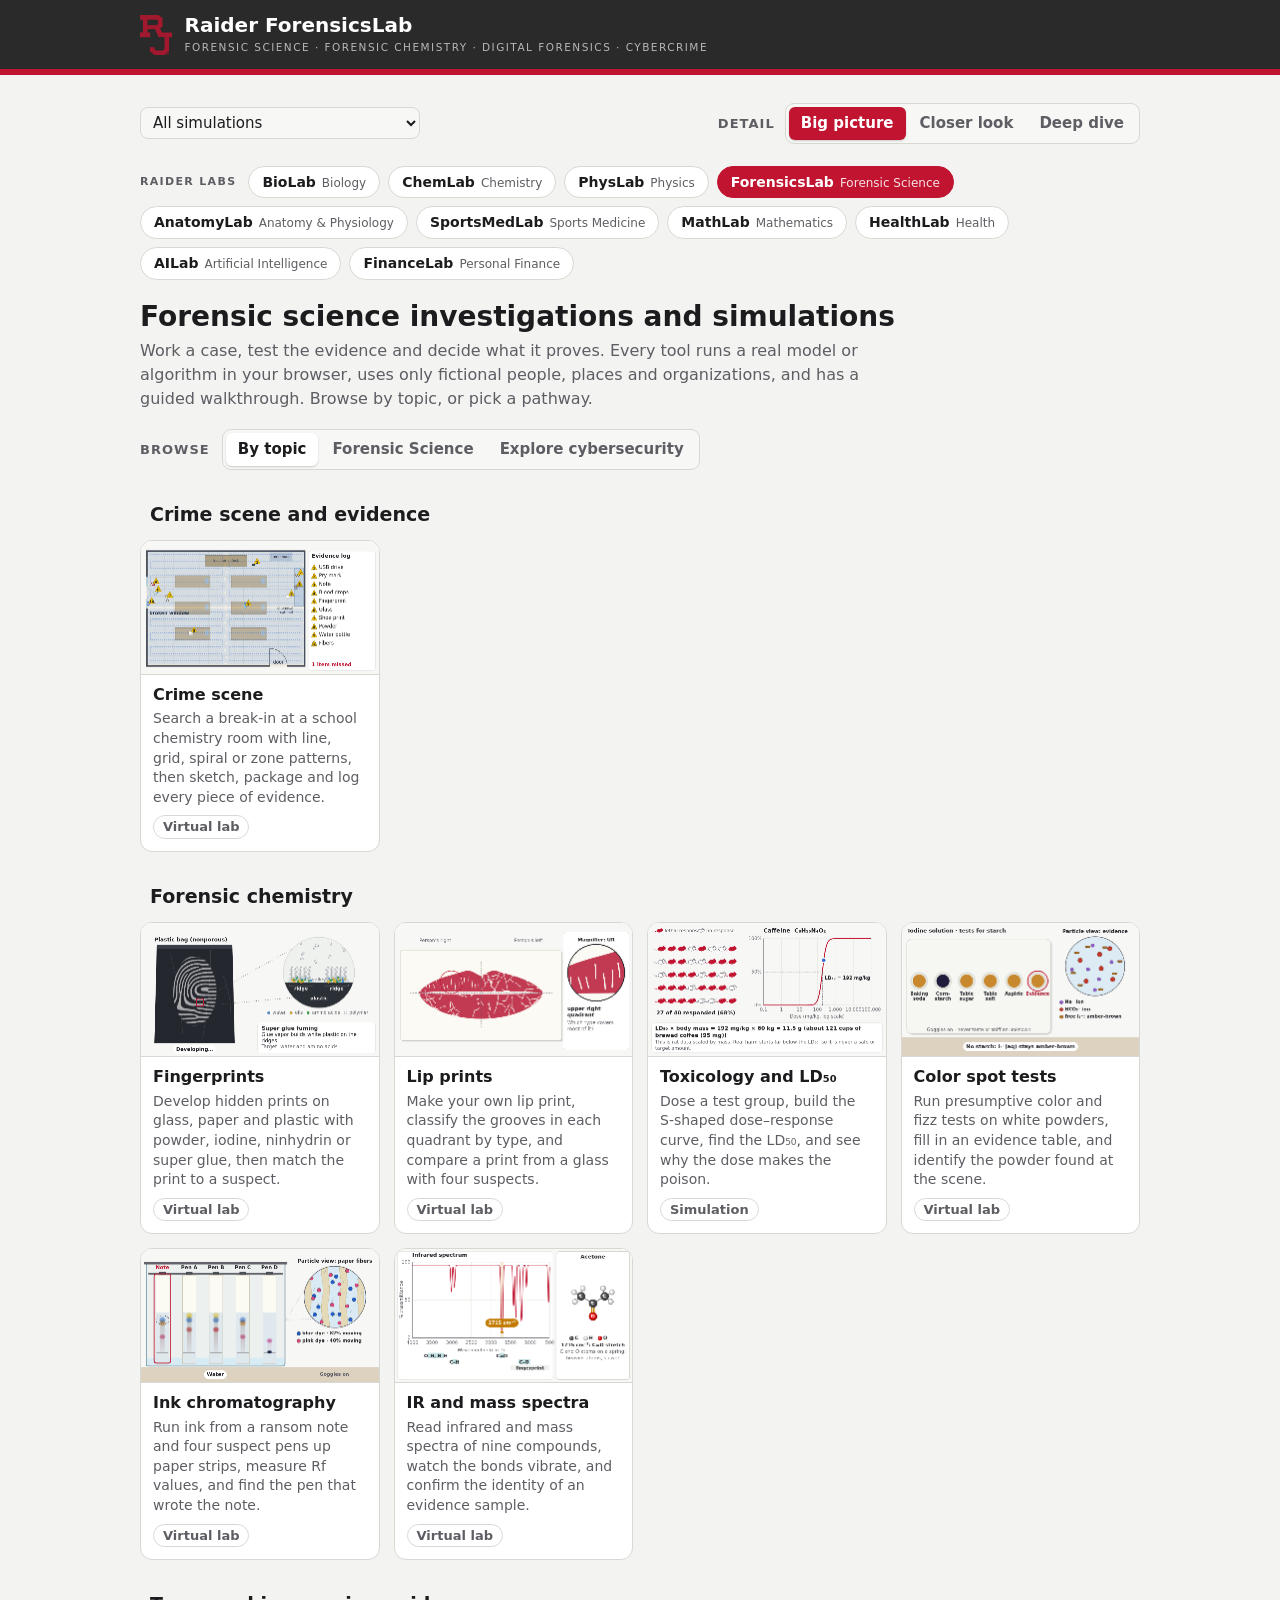
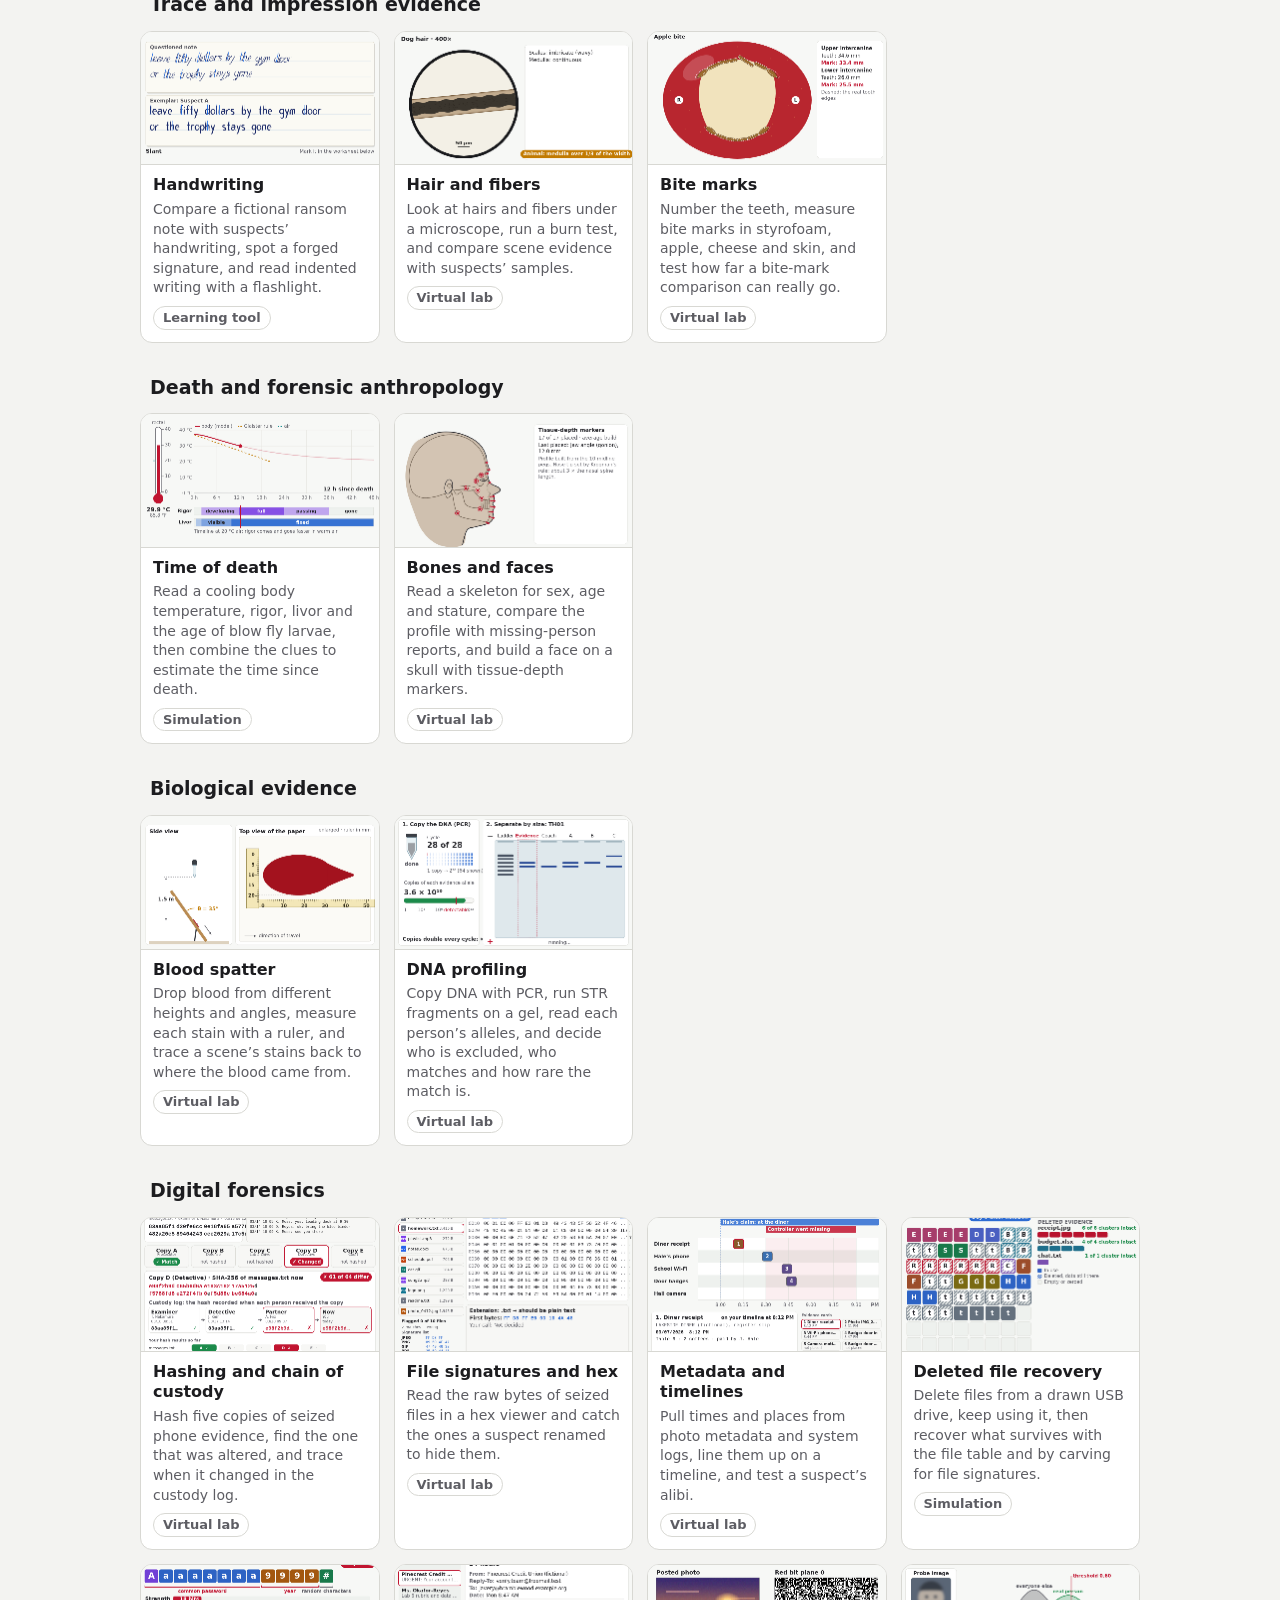
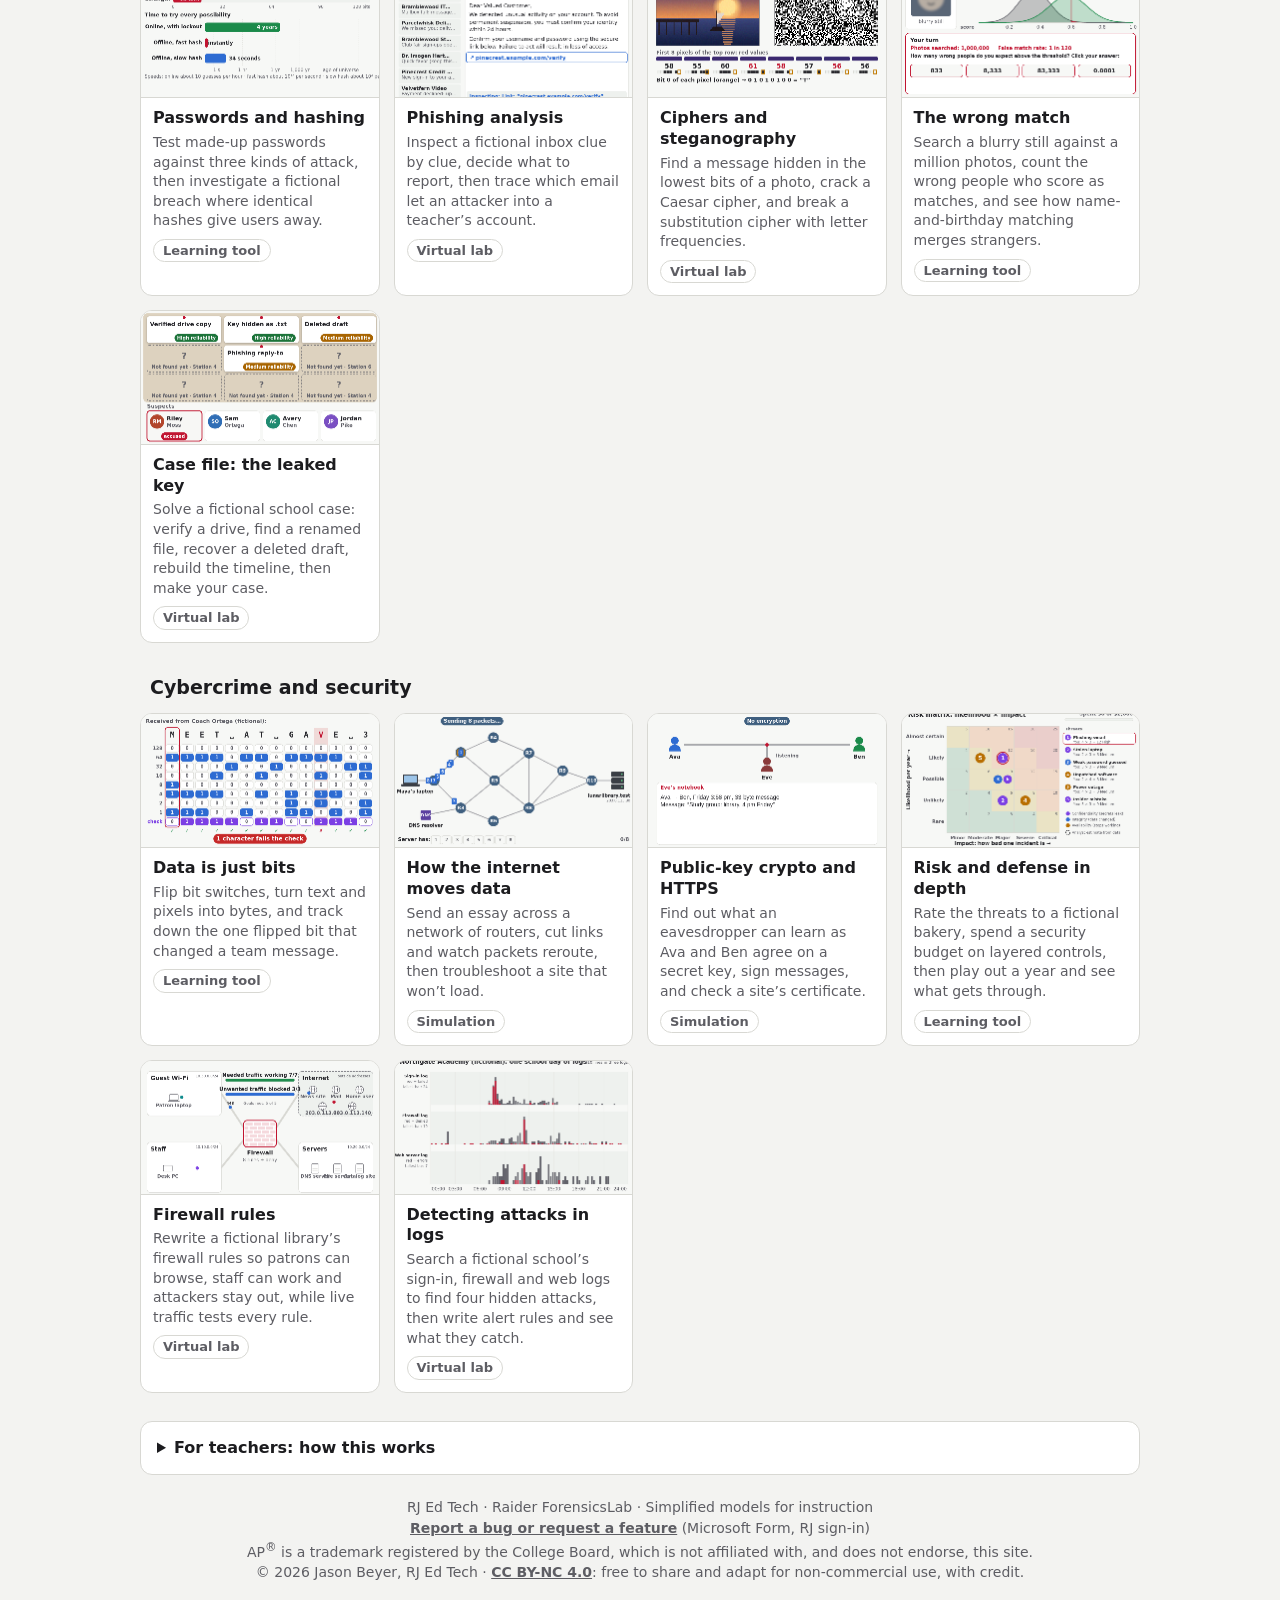
==== index.html @ 937aaae6 "Where science meets philosophy: fingerprints card (rash judgment, CCC 2477–2478) Catholic-insight pa" ====
<!DOCTYPE html>
<html lang="en">
<head>
<meta charset="utf-8">
<meta name="viewport" content="width=device-width, initial-scale=1, viewport-fit=cover">
<title>Raider ForensicsLab</title>
<meta name="description" content="Interactive forensic science investigations: crime scenes, fingerprints, toxicology, blood spatter, DNA, digital forensics and cybercrime.">
<meta name="lab-name" content="Raider ForensicsLab">
<meta name="lab-key" content="rjforensicslab">
<meta name="claude:viewport-fit-sides" content="cover">
<link rel="icon" href="favicon.ico" sizes="any">
<link rel="icon" href="favicon.svg" type="image/svg+xml">
<link rel="apple-touch-icon" href="apple-touch-icon.png">
<link rel="stylesheet" href="biolab.css?v=202611172200">
</head>
<body>
<header class="rj-masthead">
  <div class="hl">
    <img class="rj-mark" src="[data-uri]" alt="RJ">
    <div>
      <h1>Raider ForensicsLab</h1>
      <p class="tagline">Forensic Science · Forensic chemistry · Digital forensics · Cybercrime</p>
    </div>
  </div>
</header>

<main class="wrap">
  <nav class="bar">
    <div class="nav-l"><a href="#home" class="back" id="back" hidden>← All simulations</a>
      <select id="jump" class="sel" aria-label="Go to a simulation"></select></div>
    <div class="lvl"><span class="lvl-l" id="lvl-l">Detail</span>
      <div class="seg" id="lvl" role="group" aria-labelledby="lvl-l">
        <button type="button" data-l="bio" title="The main idea, in everyday words">Big picture</button><button type="button" data-l="honors" title="The parts get their names, and you can change more things">Closer look</button><button type="button" data-l="ap" title="Everything, including the numbers and the math">Deep dive</button>
      </div>
    </div>
  </nav>

  <section id="home">
    <nav class="labs" aria-label="Raider Labs"><span class="labs-l">Raider Labs</span><a href="https://rjedtech.github.io/Raider-BioLab/">BioLab <small>Biology</small></a><a href="https://rjedtech.github.io/Raider-ChemLab/">ChemLab <small>Chemistry</small></a><a href="https://rjedtech.github.io/Raider-PhysLab/">PhysLab <small>Physics</small></a><a href="https://rjedtech.github.io/Raider-ForensicsLab/" aria-current="page">ForensicsLab <small>Forensic Science</small></a><a href="https://rjedtech.github.io/Raider-AnatomyLab/">AnatomyLab <small>Anatomy &amp; Physiology</small></a><a href="https://rjedtech.github.io/Raider-SportsMedLab/">SportsMedLab <small>Sports Medicine</small></a><a href="https://rjedtech.github.io/Raider-MathLab/">MathLab <small>Mathematics</small></a><a href="https://rjedtech.github.io/Raider-HealthLab/">HealthLab <small>Health</small></a><a href="https://rjedtech.github.io/Raider-AILab/">AILab <small>Artificial Intelligence</small></a><a href="https://rjedtech.github.io/Raider-FinanceLab/">FinanceLab <small>Personal Finance</small></a></nav>
    <div class="home-head">
      <h2>Forensic science investigations and simulations</h2>
      <p class="lede">Work a case, test the evidence and decide what it proves. Every tool runs a real model or algorithm in your browser, uses only fictional people, places and organizations, and has a guided walkthrough. Browse by topic, or pick a pathway.</p>
    </div>
    <div class="browse-row"><span class="lvl-l" id="browse-l">Browse</span><div class="seg" id="browse" role="group" aria-labelledby="browse-l"></div></div>
    <div id="units"></div>
  </section>

  <div id="sims"></div>

  <details class="notes" id="notes">
    <summary>For teachers: how this works</summary>
    <p class="notes-guide" style="display:flex;flex-wrap:wrap;gap:8px;align-items:center;margin:2px 0 8px"><a class="btn primary" href="teacher-guide.html" style="text-decoration:none;color:#fff">Open the teacher guide</a><a class="btn" href="parts-of-a-tool.docx" download style="text-decoration:none;color:var(--fg)">Parts of a tool (Word)</a><a class="btn" href="student-guide-sheet.docx" download style="text-decoration:none;color:var(--fg)">Blank sheet for any tool (Word)</a><span>Labeled pictures, a plan and a blank student sheet for any tool. Teachers can get a sheet made for each simulation, with answer keys, from Ed Tech.</span></p>
    <div class="cols">
      <div>
        <h4>One site, three levels of detail</h4>
        <p>The Detail switch keeps the same model running underneath. It changes how much students see and control, and any student can choose any level:</p>
        <ul>
          <li><b>Big picture</b>: the main idea in everyday words: what investigators do, and why.</li>
          <li><b>Closer look</b>: the real terms and tools, with more to change and more challenges.</li>
          <li><b>Deep dive</b>: the actual chemistry, biology, bytes and math, plus claim–evidence–reasoning prompts.</li>
        </ul>
        <h4>Clinical, defensive and fictional by design</h4>
        <ul>
          <li><b>Walk me through it:</b> a guided, slowed-down tour that dims everything except the part being explained.</li>
          <li><b>Slow motion and Step:</b> speeds down to 0.1×, and Step moves forward a moment at a time while paused.</li>
          <li><b>Live caption:</b> explains what is happening right now, and why.</li>
          <li><b>Clinical and defensive:</b> diagrams and data, never graphic images; cyber tools show how investigators find evidence and how people protect themselves, never how to break into anything.</li>
          <li><b>Fictional:</b> every case, person, company, email and domain is invented.</li>
        </ul>
      </div>
      <div>
        <h4>Two ways in</h4>
        <ul>
          <li><b>Guided</b> (every tool opens here): the walkthrough one step at a time, then the predict-then-test questions one at a time.</li>
          <li><b>Want students straight in the simulation?</b> A plain link opens Guided. Under the tool, open <b>Embed this tool in Canvas</b>, set <b>Start in</b> to <b>Full lab</b>, and press <b>Copy link</b>. Students can also press <b>Skip to the full lab</b> at any step.</li>
          <li><b>A moment to look:</b> the first time a student meets a step, Next and the answer buttons wait 3 to 5 seconds while the model plays and the part being explained pulses. Steps already seen never wait. Presenting to the class? Open <a href="?pace=off">this link</a> once on your computer and the wait stays off there on every Raider Labs site (<a href="?pace=on">turn it back on</a>).</li>
          <li><b>Full lab</b>: every variable, the graph, the data table and an investigation.</li>
        </ul>
        <h4>Virtual labs: your labs, on a virtual bench</h4>
        <p>Some tools have a <b>Virtual lab</b> button that runs an RJ lab step by step. Students make the measurements themselves, record their own data, answer the questions, and save the finished lab as a PDF or Word file to turn in on Canvas. Use it for absent students, for pre-lab practice, or when materials are short.</p>
        <ul>
          <li><a href="#lipprints">Lip prints (cheiloscopy): classify and match an evidence print</a> (Forensic Science, fingerprinting unit)</li>
          <li><a href="#bitemarks">Bite marks: measure, overlay and compare suspects, with the science’s limits</a> (Forensic Science, odontology)</li>
        </ul>
        <h4>Review questions and unit paths</h4>
        <p>Some tools now have a <b>Review</b> mode: real-world and test-style questions with step-by-step solutions and a button that sets the problem up in the lab. In any course view, <b>Walk through this unit</b> opens the unit’s tools in order. It works well for absent students, and you can put it on a Canvas page.</p>
        <h4>Put a tool in Canvas</h4>
        <p>Open any tool and use <b>Embed this tool in Canvas</b> at the bottom. Choose where it starts, copy the code and paste it into a Canvas page.</p>
        <h4>A 15-minute lesson shape</h4>
        <ul>
          <li>Students start with the walkthrough, then answer the predict-then-test challenges before they see each result.</li>
          <li>Next, the Investigation box above each data table turns the simulation into a lab: change one variable, record trials, and plot them.</li>
          <li>Copy as CSV moves the data into Excel or Desmos for a write-up.</li>
        </ul>
        <h4>About the models</h4>
        <p>Hashes, ciphers, chemistry and geometry are computed for real in the page; crime scenes, networks and attacks are simplified models. Each simulation’s “About this model” section lists its assumptions.</p>
        <h4>Privacy</h4>
        <p>Everything runs in the browser. There are no logins, and no student data leaves the device. An anonymous page counter (no cookies, no names) records which tools are opened and whether the visit came through a school device.</p>
      </div>
    </div>
  </details>
  <p class="foot">RJ Ed Tech · Raider ForensicsLab · Simplified models for instruction<br><a href="https://forms.cloud.microsoft/Pages/ResponsePage.aspx?id=4SwuQZc-CEClZjjFdYLisQzihhIB-7hPp9L3AOSeJONUOVJaVTVMOE9YMFNSVVM3TUNOOFVQR1pYTi4u&amp;rc59cb41123d3497584d2ca10cb9e1c54=%22Raider%20ForensicsLab%22" target="_blank" rel="noopener">Report a bug or request a feature</a> (Microsoft Form, RJ sign-in)<br>AP<sup>®</sup> is a trademark registered by the College Board, which is not affiliated with, and does not endorse, this site.<br>© 2026 Jason Beyer, RJ Ed Tech · <a href="https://creativecommons.org/licenses/by-nc/4.0/" target="_blank" rel="license noopener">CC BY-NC 4.0</a>: free to share and adapt for non-commercial use, with credit.</p>
</main>

<script src="engine.js?v=202611172200"></script>
<script src="chemdata.js?v=202611071730"></script>
<!--SIMS-->
<script src="sims/crimescene.js?v=202611180000"></script>
<script src="sims/fingerprints.js?v=202611180000"></script>
<script src="sims/toxicology.js?v=202611180000"></script>
<script src="sims/spottest.js?v=202611180000"></script>
<script src="sims/timeofdeath.js?v=202611180000"></script>
<script src="sims/anthropology.js?v=202611180000"></script>
<script src="sims/handwriting.js?v=202611180000"></script>
<script src="sims/chromatography.js?v=202611182100"></script>
<script src="sims/hairfiber.js?v=202611182100"></script>
<script src="sims/spectroscopy.js?v=202611180000"></script>
<script src="sims/bloodspatter.js?v=202611180000"></script>
<script src="sims/dna.js?v=202611180000"></script>
<script src="sims/hashing.js?v=202611180000"></script>
<script src="sims/filesig.js?v=202611180000"></script>
<script src="sims/metadata.js?v=202611182300"></script>
<script src="sims/recovery.js?v=202611180000"></script>
<script src="sims/passwords.js?v=202611180000"></script>
<script src="sims/phishing.js?v=202611180000"></script>
<script src="sims/stego.js?v=202611180000"></script>
<script src="sims/facematch.js?v=202611180000"></script>
<script src="sims/casefile.js?v=202611182100"></script>
<script src="sims/binary.js?v=202611180000"></script>
<script src="sims/internet.js?v=202611180000"></script>
<script src="sims/pubkey.js?v=202611180000"></script>
<script src="sims/risk.js?v=202611180000"></script>
<script src="sims/firewall.js?v=202611071730"></script>
<script src="sims/logs.js?v=202611180000"></script>
<script src="courses.js?v=202611191800"></script>
<script src="sims/lipprints.js?v=202611180000"></script>
<script src="sims/bitemarks.js?v=202611182300"></script>
<script src="learn-graph-kit.js?v=202611190000"></script>
<script src="practical.js?v=202611071730"></script>
<script src="review.js?v=202611180200"></script>
<script src="myths.js?v=202611172300"></script>
<script src="learn-a.js?v=202611190000"></script>
<script src="learn-b.js?v=202611190000"></script>
<script src="learn-c.js?v=202611190000"></script>
<script src="borders.js?v=202611200500"></script>
<script>BioLab.start();</script>
<script src="student-help.js?v=202611191500"></script>
<!-- Anonymous page-view count (GoatCounter, rjedtech.goatcounter.com): no cookies, no personal data, no form contents.
     Each tool (#id) counts as its own page; anything after = or @ in the address is never sent.
     A visit through the school's Securly filter (?scrlybrkr in the address) adds ?sd = school device; nothing else about the visitor is sent. -->
<script>
window.goatcounter={no_onload:true};
(function(){var last=null,tries=0;
function route(){var h=(location.hash||'').slice(1).split(/[=@?&]/)[0].replace(/[^A-Za-z0-9_-]/g,'').slice(0,40);return location.pathname.replace(/index\.html$/,'')+(h?'#'+h:'')+(/scrlybrkr/.test(location.search)?'?sd':'');}
function go(){var p=route();if(p===last)return;var g=window.goatcounter;if(!g||typeof g.count!=='function'){if(tries++<40)setTimeout(go,250);return;}last=p;try{g.count({path:p});}catch(e){}}
window.addEventListener('hashchange',go);if(document.readyState==='complete')go();else window.addEventListener('load',go);})();
</script>
<script data-goatcounter="https://rjedtech.goatcounter.com/count" async src="//gc.zgo.at/count.js"></script>
</body>
</html>
---- biolab.css ----
/*RJMASTHEAD*/
/* RJ Ed Tech masthead (suite standard, matches Raider Observation Console):
   charcoal band + 6px Raider-red rule, full browser width; contents stay
   aligned with the page column. Same in light and dark. */
html{overflow-x:clip}
.rj-masthead{position:relative;isolation:isolate;display:flex;align-items:center;justify-content:space-between;gap:14px;flex-wrap:wrap;
  padding-top:14px!important;padding-bottom:14px!important;margin-top:0!important;margin-bottom:34px!important;
  border:0!important;background:none!important;color:#fff;color-scheme:dark}
.rj-masthead{box-sizing:border-box;width:100vw;max-width:none!important;margin-left:calc(50% - 50vw)!important;margin-right:calc(50% - 50vw)!important;
  padding-left:max(20px,calc((100vw - 1000px)/2))!important;padding-right:max(20px,calc((100vw - 1000px)/2))!important}
.rj-masthead::before{content:"";position:absolute;z-index:-1;top:-64px;bottom:-6px;left:calc(50% - 50vw);right:calc(50% - 50vw);
  background:#2a2a2a;border-bottom:6px solid #C11430}
.rj-masthead>.head-row{flex:1;align-items:center}
body:not(.fs) .rj-masthead .hl,body:not(.fs) .rj-masthead .header-left,body:not(.fs) .rj-masthead .title-lock{display:flex!important;flex-direction:row!important;flex-wrap:nowrap!important;align-items:center!important;gap:13px!important;min-width:0}
.rj-masthead .rj-mark{height:40px;width:auto;display:block;flex-shrink:0}
.rj-masthead .brand,.rj-masthead h1{color:#fff!important;-webkit-text-fill-color:#fff!important;background:none!important;
  font-size:20px!important;font-weight:700!important;line-height:1.15!important;letter-spacing:0!important;margin:0!important}
.rj-masthead .accent{color:inherit!important;-webkit-text-fill-color:inherit!important}
.rj-masthead .tagline,.rj-masthead .subtitle,.rj-masthead .rjm-sub{color:#b8b8b8!important;font-size:10.5px!important;font-weight:400!important;
  letter-spacing:.14em!important;text-transform:uppercase;margin:3px 0 0!important;line-height:1.45!important}
.rj-masthead .last-checked{color:#b8b8b8!important}
.rj-masthead a{color:#f2f2f2!important}
body:not(.fs) .rj-masthead button,body:not(.fs) .rj-masthead select{background:rgba(255,255,255,.08)!important;color:#f2f2f2!important;
  border:1px solid rgba(255,255,255,.22)!important}
body:not(.fs) .rj-masthead select option{background:#2a2a2a;color:#f2f2f2}
.rj-masthead .hdr-txt{flex:1;min-width:0}
.rj-masthead .hdr-txt .sub{color:#b8b8b8!important;font-size:10.5px!important;font-weight:400!important;letter-spacing:.14em!important;text-transform:uppercase;margin:3px 0 0!important;line-height:1.45!important}
.rj-masthead label{color:#d8d8d8!important}
.rj-masthead input{background:rgba(255,255,255,.08)!important;color:#f2f2f2!important;border:1px solid rgba(255,255,255,.22)!important}
.rj-masthead input::placeholder{color:#9a9a9a}
.rj-masthead .lang-globe{color:#f2f2f2}
body.fs .rj-masthead{color-scheme:normal;margin-bottom:0!important}
body.fs .rj-masthead::before{display:none}
@media(max-width:600px){.rj-masthead .brand,.rj-masthead h1{font-size:17px!important}.rj-masthead>label{flex-basis:100%}}
@media print{.rj-masthead::before{display:none}.rj-masthead,.rj-masthead .brand,.rj-masthead h1{color:#000!important;-webkit-text-fill-color:#000!important}}
/*/RJMASTHEAD*/

/* Layout: one 1000px lab-bench column — stage + control drawer, then
   instruments (readouts, graph, prediction), then the lab notebook (trials). */
:root{
  --bg:#f3f3f1; --card:#ffffff; --card2:#f7f7f5; --fg:#1c1c1f; --muted:#5d5d63; --line:#d8d8d3;
  --rj:#C11430; --rj-ink:#a8102a; --focus:#1f6feb; --good:#1b7339; --bad:#b3261e;
  --warn:#c27a00; --warn-ink:#6e4300; --warn-bg:#fff4dc;
  --font:"Segoe UI",system-ui,-apple-system,Roboto,"Helvetica Neue",Arial,sans-serif;
  /* drawing palette for the simulations */
  --cv-ims:#fcefe4; --cv-matrix:#e8f1f8; --cv-head:#dca23a; --cv-tail:#eadbb2; --cv-ink:#26262b; --cv-soft:#62626a;
  --cv-h:#d22d68; --cv-e:#f2b705; --cv-estroke:#7a5a00; --cv-atp:#1b7339; --cv-dnp:#7b3fe4;
  --cv-sol:#e9f3f9; --cv-enz:#3a8a55; --cv-enzd:#7c9a84; --cv-sub:#2d6bd2; --cv-prod:#df741a; --cv-inc:#d32f2f; --cv-inn:#7b3fe4;
  --cv-water:#d6ebf4; --cv-glass:#8aa6b4; --cv-leaf:#2b8237; --cv-leaf2:#58ad48; --cv-bubble:#ffffff; --cv-bstroke:#6f97ab;
  --cv-bench:#ddd2bf; --cv-lamp:#3a3e45; --cv-ruler:#efe6cf;
  --cv-bg:#f7f8f6; --cv-bg2:#eef1ee; --s1:#C11430; --s2:#2d6bd2; --s3:#1b8a4a; --s4:#c27a00; --s5:#7b3fe4; --s6:#0f8b8d;
  --g-line:#C11430; --g-fill:rgba(193,20,48,.10); --g-grid:#e7e7e2; --g-axis:#77777d; --g-dot:#2d6bd2;
}
@media (prefers-color-scheme: dark){:root:not([data-theme="light"]){
  --bg:#15161a; --card:#1d1f24; --card2:#24272d; --fg:#ececef; --muted:#a2a2aa; --line:#353840;
  --rj-ink:#ed516a; --focus:#6ea8ff; --good:#5cc27f; --bad:#f2827a;
  --warn:#f2b24c; --warn-ink:#f7cd86; --warn-bg:#33281a;
  --cv-ims:#2a221c; --cv-matrix:#17212a; --cv-head:#b78a35; --cv-tail:#4d4535; --cv-ink:#ececef; --cv-soft:#a2a2aa;
  --cv-h:#ff6b9a; --cv-e:#ffd23f; --cv-estroke:#3a2c00; --cv-atp:#62d08a; --cv-dnp:#a77dff;
  --cv-sol:#14212a; --cv-enz:#46a868; --cv-enzd:#5b6f61; --cv-sub:#5c9bff; --cv-prod:#ff9a45; --cv-inc:#ff5d5d; --cv-inn:#a77dff;
  --cv-water:#132d3a; --cv-glass:#6a8796; --cv-leaf:#3a9c46; --cv-leaf2:#73c562; --cv-bubble:#e6f6ff; --cv-bstroke:#9cc4d8;
  --cv-bench:#3a342b; --cv-lamp:#9ca2aa; --cv-ruler:#2e2a22;
  --cv-bg:#191b20; --cv-bg2:#20242a; --s1:#ed516a; --s2:#5c9bff; --s3:#5cc27f; --s4:#f2b24c; --s5:#a77dff; --s6:#4cc9c0;
  --g-line:#ed516a; --g-fill:rgba(237,81,106,.14); --g-grid:#2b2e35; --g-axis:#8f8f97; --g-dot:#5c9bff;
  color-scheme:dark}}
:root[data-theme="dark"]{
  --bg:#15161a; --card:#1d1f24; --card2:#24272d; --fg:#ececef; --muted:#a2a2aa; --line:#353840;
  --rj-ink:#ed516a; --focus:#6ea8ff; --good:#5cc27f; --bad:#f2827a;
  --warn:#f2b24c; --warn-ink:#f7cd86; --warn-bg:#33281a;
  --cv-ims:#2a221c; --cv-matrix:#17212a; --cv-head:#b78a35; --cv-tail:#4d4535; --cv-ink:#ececef; --cv-soft:#a2a2aa;
  --cv-h:#ff6b9a; --cv-e:#ffd23f; --cv-estroke:#3a2c00; --cv-atp:#62d08a; --cv-dnp:#a77dff;
  --cv-sol:#14212a; --cv-enz:#46a868; --cv-enzd:#5b6f61; --cv-sub:#5c9bff; --cv-prod:#ff9a45; --cv-inc:#ff5d5d; --cv-inn:#a77dff;
  --cv-water:#132d3a; --cv-glass:#6a8796; --cv-leaf:#3a9c46; --cv-leaf2:#73c562; --cv-bubble:#e6f6ff; --cv-bstroke:#9cc4d8;
  --cv-bench:#3a342b; --cv-lamp:#9ca2aa; --cv-ruler:#2e2a22;
  --cv-bg:#191b20; --cv-bg2:#20242a; --s1:#ed516a; --s2:#5c9bff; --s3:#5cc27f; --s4:#f2b24c; --s5:#a77dff; --s6:#4cc9c0;
  --g-line:#ed516a; --g-fill:rgba(237,81,106,.14); --g-grid:#2b2e35; --g-axis:#8f8f97; --g-dot:#5c9bff;
  color-scheme:dark}

*{box-sizing:border-box}
[hidden]{display:none!important}
html{color-scheme:light}
body{margin:0}
img{max-width:100%}
body{background:var(--bg);color:var(--fg);font:16px/1.5 var(--font);
  padding-left:max(16px,env(safe-area-inset-left,0px));padding-right:max(16px,env(safe-area-inset-right,0px));padding-block:0 48px}
.wrap{max-width:1000px;margin:0 auto}
h2,h3{text-wrap:balance}
button,select,input{font:inherit;color:inherit}
:focus-visible{outline:2px solid var(--focus);outline-offset:2px}

.bar{display:flex;flex-wrap:wrap;gap:12px 20px;justify-content:space-between;align-items:center;margin-bottom:22px}
.tabs{display:flex;flex-wrap:wrap;gap:4px}
.tab{border:1px solid transparent;background:none;color:var(--muted);font-weight:600;font-size:16px;padding:8px 14px;border-radius:8px;cursor:pointer}
.tab:hover{color:var(--fg);background:var(--card2)}
.tab[aria-selected="true"]{color:var(--fg);background:var(--card);border-color:var(--line);box-shadow:inset 0 -3px 0 var(--rj)}
.lvl{display:flex;align-items:center;gap:10px}
.lvl-l{font-size:13px;font-weight:600;letter-spacing:.08em;text-transform:uppercase;color:var(--muted)}
.seg{display:inline-flex;border:1px solid var(--line);border-radius:9px;background:var(--card2);padding:3px;gap:2px;flex-wrap:wrap}
.seg button{border:0;background:none;padding:5px 12px;border-radius:6px;font-size:15px;font-weight:600;color:var(--muted);cursor:pointer}
.seg button:hover{color:var(--fg)}
.seg button[aria-checked="true"],.seg button[aria-pressed="true"]{background:var(--card);color:var(--fg);box-shadow:0 1px 2px rgba(0,0,0,.18)}
.lvl .seg button[aria-pressed="true"]{background:var(--rj);color:#fff}

.sim-head h2{font-size:26px;line-height:1.2;margin:0 0 6px}
.lede{color:var(--muted);margin:0;max-width:72ch}
.lede-lv{display:block;margin-top:.45em;padding-left:.7em;border-left:3px solid var(--rj,#c8102e)}
.lede-lv b{color:var(--fg,inherit)}
.bench{display:grid;grid-template-columns:minmax(0,1fr) 290px;gap:16px;margin-top:18px;align-items:start}
.stage{background:var(--card);border:1px solid var(--line);border-radius:12px;overflow:hidden;min-width:0}
.stage canvas{display:block;width:100%;aspect-ratio:16/9;max-width:100%}
.transport{display:flex;flex-wrap:wrap;gap:8px;align-items:center;padding:10px 12px;border-top:1px solid var(--line)}
.clock{margin-left:auto;font-variant-numeric:tabular-nums;color:var(--muted);font-size:15px}
.btn{border:1px solid var(--line);background:var(--card2);padding:6px 12px;border-radius:8px;font-size:15px;font-weight:600;cursor:pointer;line-height:1.3}
.btn:hover{border-color:var(--muted)}
.btn.primary{background:var(--rj);border-color:var(--rj);color:#fff}
.btn.primary:hover{filter:brightness(1.08)}
.btn select{border:0;background:none}
select.sel{border:1px solid var(--line);background:var(--card2);border-radius:8px;padding:5px 8px;font-size:15px;max-width:100%}

.controls{background:var(--card);border:1px solid var(--line);border-radius:12px;padding:16px;display:flex;flex-direction:column;gap:16px}
.controls h3{margin:0;font-size:13px;letter-spacing:.1em;text-transform:uppercase;color:var(--muted)}
.ctl-top{display:flex;justify-content:space-between;gap:8px;align-items:baseline;margin-bottom:4px}
.ctl-top label,.ctl-top .lbl{font-weight:600;font-size:15px}
.ctl output{font-variant-numeric:tabular-nums;font-weight:600;font-size:15px;color:var(--rj-ink)}
.ctl input[type=range]{width:100%;accent-color:var(--rj);margin:0}
.ctl .help{font-size:14px;color:var(--muted);margin:2px 0 0}
.switch{display:flex;gap:12px;align-items:flex-start;cursor:pointer}
.switch input{position:absolute;opacity:0;width:1px;height:1px}
.track{flex:0 0 auto;width:40px;height:22px;border-radius:11px;background:var(--line);position:relative;transition:background .15s;margin-top:2px}
.track::after{content:"";position:absolute;top:3px;left:3px;width:16px;height:16px;border-radius:50%;background:#fff;box-shadow:0 1px 2px rgba(0,0,0,.3);transition:transform .15s}
.switch input:checked+.track{background:var(--rj)}
.switch input:checked+.track::after{transform:translateX(18px)}
.switch input:focus-visible+.track{outline:2px solid var(--focus);outline-offset:2px}
.tl{display:flex;flex-direction:column;line-height:1.3}
.tl b{font-size:15px}
.tl small{font-size:14px;color:var(--muted)}

.readouts{display:grid;grid-template-columns:repeat(auto-fit,minmax(138px,1fr));gap:10px;margin-top:16px}
.tile{background:var(--card);border:1px solid var(--line);border-radius:10px;padding:10px 12px;min-width:0}
.t-l{font-size:14px;color:var(--muted);line-height:1.3}
.t-v{font-size:24px;font-weight:700;font-variant-numeric:tabular-nums;line-height:1.25;margin-top:2px}
.t-v .u{font-size:14px;font-weight:400;color:var(--muted)}
.t-bar{height:5px;border-radius:3px;background:var(--card2);border:1px solid var(--line);margin-top:8px;overflow:hidden}
.t-bar i{display:block;height:100%;background:var(--rj);width:0}

.lower{display:grid;grid-template-columns:minmax(0,1.45fr) minmax(0,1fr);gap:16px;margin-top:16px;align-items:start}
.panel{background:var(--card);border:1px solid var(--line);border-radius:12px;padding:14px 16px;min-width:0}
.p-head{display:flex;flex-wrap:wrap;gap:8px 12px;align-items:center;justify-content:space-between;margin-bottom:10px}
.p-head h3{margin:0;font-size:13px;letter-spacing:.1em;text-transform:uppercase;color:var(--muted)}
.g-opts{display:flex;flex-wrap:wrap;gap:8px;align-items:center;font-size:14px;color:var(--muted)}
.graph canvas{display:block;width:100%;height:250px}

.predict .q{font-weight:600;font-size:17px;line-height:1.4;margin:0 0 12px}
.choices{display:flex;flex-direction:column;gap:8px}
.choice{text-align:left;border:1px solid var(--line);background:var(--card2);border-radius:8px;padding:9px 12px;cursor:pointer;font-size:15px;line-height:1.35}
.choice:hover{border-color:var(--rj)}
.status{font-size:15px;color:var(--muted);margin:10px 0 0}
.prog{height:6px;border-radius:3px;background:var(--card2);border:1px solid var(--line);overflow:hidden;margin-top:8px}
.prog i{display:block;height:100%;background:var(--rj);width:0}
.verdict{font-weight:700;margin:0 0 6px}
.verdict.ok{color:var(--good)}.verdict.no{color:var(--bad)}
.explain{font-size:15px;margin:0 0 12px}
.pick{font-size:15px;margin:0 0 8px}
.row{display:flex;flex-wrap:wrap;gap:8px}
.count{font-size:13px;letter-spacing:.08em;text-transform:uppercase;color:var(--muted);font-weight:600}

.trials{margin-top:16px}
.tbl-wrap{overflow-x:auto;border:1px solid var(--line);border-radius:8px}
table{border-collapse:collapse;width:100%;font-size:14px;font-variant-numeric:tabular-nums}
th,td{padding:7px 10px;text-align:right;white-space:nowrap;border-bottom:1px solid var(--line)}
th{background:var(--card2);font-weight:600;color:var(--muted);font-size:13px}
th:first-child,td:first-child{text-align:left}
tr:last-child td{border-bottom:0}
.empty{color:var(--muted);font-size:15px;padding:14px;margin:0}
.csv-fallback{width:100%;min-height:90px;margin-top:10px;font:13px/1.4 ui-monospace,Consolas,monospace;background:var(--card2);color:var(--fg);border:1px solid var(--line);border-radius:8px;padding:8px}
.toast{font-size:14px;color:var(--good);font-weight:600}

.notes{margin-top:28px;background:var(--card);border:1px solid var(--line);border-radius:12px;padding:4px 16px}
.notes summary{cursor:pointer;font-weight:700;padding:10px 0}
.notes .cols{display:grid;grid-template-columns:repeat(auto-fit,minmax(260px,1fr));gap:8px 28px;padding-bottom:14px}
.notes h4{margin:10px 0 4px;font-size:15px}
.notes p,.notes li{font-size:15px;max-width:68ch}
.notes ul{padding-left:20px;margin:4px 0}
.foot{margin-top:22px;font-size:14px;color:var(--muted);text-align:center}

@media (max-width:820px){.bench,.lower{grid-template-columns:minmax(0,1fr)}}
@media (max-width:520px){.sim-head h2{font-size:22px}.t-v{font-size:21px}}
@media (prefers-reduced-motion: reduce){.track,.track::after{transition:none}}

/* ---- suite additions ---- */
.nav-l{display:flex;flex-wrap:wrap;gap:10px;align-items:center;min-width:0}
.back{font-weight:600;color:var(--rj-ink);text-decoration:none;padding:6px 2px}
.back:hover{text-decoration:underline}
#jump{max-width:min(320px,100%)}
.home-head h2{font-size:28px;line-height:1.2;margin:0 0 6px}
.unit{margin-top:30px}
.unit-h{font-size:19px;margin:0 0 12px;display:flex;gap:10px;align-items:baseline;flex-wrap:wrap}
.unit-n{font-size:13px;font-weight:700;letter-spacing:.1em;text-transform:uppercase;color:var(--rj-ink)}
.cards{display:grid;grid-template-columns:repeat(auto-fill,minmax(228px,1fr));gap:14px}
.card{display:flex;flex-direction:column;background:var(--card);border:1px solid var(--line);border-radius:12px;overflow:hidden;color:var(--fg);text-decoration:none;transition:border-color .15s,transform .15s}
.card:hover{border-color:var(--rj);transform:translateY(-2px)}
.card:focus-visible{outline:2px solid var(--focus);outline-offset:2px}
.thumb{display:block;width:100%;aspect-ratio:16/9;background:var(--card2);border-bottom:1px solid var(--line)}
.card-b{display:flex;flex-direction:column;gap:4px;padding:10px 12px 12px}
.card-t{font-weight:700;font-size:16px;line-height:1.3}
.card-d{font-size:14px;color:var(--muted);line-height:1.4}
.kind{align-self:flex-start;margin-top:4px;font-size:13px;font-weight:600;color:var(--muted);border:1px solid var(--line);border-radius:999px;padding:1px 9px}
.eyebrow{margin:0 0 4px;font-size:13px;font-weight:700;letter-spacing:.1em;text-transform:uppercase;color:var(--rj-ink)}
.scale{margin:0;padding:7px 12px;font-size:14px;color:var(--muted);border-bottom:1px solid var(--line);background:var(--card2)}
.cap{margin:0;padding:9px 12px;font-size:15px;line-height:1.45;border-top:1px solid var(--line);background:var(--card2);min-height:2.4em}
.tourbar{padding:12px 14px;border-top:3px solid var(--rj);background:var(--card2)}
.tb-h{display:flex;gap:10px;align-items:baseline;flex-wrap:wrap}
.tb-n{font-size:13px;font-weight:700;letter-spacing:.08em;text-transform:uppercase;color:var(--rj-ink)}
.tb-t{font-size:17px}
.tb-x{margin:6px 0 10px;font-size:15px;max-width:70ch}
.btn:disabled{opacity:.45;cursor:default}
.tour-btn{border-color:var(--rj);color:var(--rj-ink)}
.actions{display:flex;flex-wrap:wrap;gap:8px}
select.sel.wide{width:100%}
.tile.txt .t-v{font-size:17px;line-height:1.35;word-break:break-word}
.lower.one{grid-template-columns:minmax(0,1fr)}
.info h3{margin:0 0 6px;font-size:18px}
.info p{margin:0 0 8px;font-size:15px}
.lab{border:1px solid var(--line);border-left:4px solid var(--rj);border-radius:8px;padding:10px 14px;margin-bottom:14px;background:var(--card2);font-size:15px}
.lab p{margin:0 0 6px}.lab ul,.lab ol{margin:4px 0 4px;padding-left:20px}
.lab-h{font-size:13px!important;font-weight:700;letter-spacing:.08em;text-transform:uppercase;color:var(--rj-ink)}
.about{margin-top:14px;background:var(--card);border:1px solid var(--line);border-radius:12px;padding:2px 16px}
.about summary{cursor:pointer;font-weight:700;padding:10px 0}
.about-b{padding-bottom:12px;font-size:15px;max-width:75ch}
.about-b p{margin:0 0 8px}
dl.about-b{display:grid;grid-template-columns:repeat(auto-fill,minmax(240px,1fr));gap:10px 24px;margin:0}
dl.about-b dt{font-weight:700}dl.about-b dd{margin:2px 0 0;color:var(--muted)}

/* ---- course pathways, go further ---- */
.browse-row{display:flex;flex-wrap:wrap;gap:8px 12px;align-items:center;margin-top:18px}
.course-lede{margin-top:14px}
.unit-note{margin:-4px 0 12px;color:var(--muted);font-size:15px;max-width:72ch}
.unit.further{border-top:3px solid var(--rj);padding-top:14px}
.card.adv .kind{border-color:var(--rj);color:var(--rj-ink)}
.related{margin-top:14px;background:var(--card);border:1px solid var(--line);border-radius:12px;padding:10px 16px}
.rel-row{display:flex;flex-wrap:wrap;gap:8px;align-items:center;margin:6px 0}
.rel-l{font-size:13px;font-weight:700;letter-spacing:.08em;text-transform:uppercase;color:var(--muted);margin-right:4px}
.chip{display:inline-block;padding:4px 12px;border:1px solid var(--line);border-radius:999px;background:var(--card2);color:var(--fg);text-decoration:none;font-size:15px;font-weight:600}
.chip:hover{border-color:var(--rj)}
.chip.adv{border-color:var(--rj);color:var(--rj-ink)}

/* link card to a sister site */
.ext-thumb{display:flex;align-items:center;justify-content:center;background:linear-gradient(135deg,#2a2a2a,#3a1018);color:#fff;font-weight:700;font-size:20px;letter-spacing:.02em;text-align:center;padding:0 12px}

/* Raider Labs switcher on the home page */
.labs{display:flex;flex-wrap:wrap;align-items:center;gap:8px;margin:0 0 20px}
.labs-l{font-size:11px;font-weight:700;letter-spacing:.12em;text-transform:uppercase;color:var(--muted);margin-right:4px}
.labs a{display:inline-flex;align-items:baseline;gap:6px;padding:6px 13px;border:1px solid var(--line);border-radius:999px;background:var(--card);color:var(--fg);text-decoration:none;font-weight:700;font-size:14px;line-height:1.3}
.labs a small{font-weight:400;color:var(--muted);font-size:12px}
.labs a:hover{border-color:var(--rj)}
.labs a:focus-visible{outline:2px solid var(--focus);outline-offset:2px}
.labs a[aria-current=page]{background:var(--rj);border-color:var(--rj);color:#fff}
.labs a[aria-current=page] small{color:rgba(255,255,255,.88)}
@media(max-width:520px){.labs a small{display:none}}

/* View modes: Guided (default), Challenge, Full lab */
.modebar{display:inline-flex;flex-wrap:wrap;gap:4px;padding:4px;margin-top:12px;border:1px solid var(--line);border-radius:10px;background:var(--card)}
.modebar[hidden]{display:none}
.modebar button{border:0;background:none;padding:7px 16px;border-radius:7px;font:600 14px var(--font);color:var(--muted);cursor:pointer}
.modebar button:hover{color:var(--fg)}
.modebar button[aria-pressed=true]{background:var(--rj);color:#fff}
.modebar button:focus-visible{outline:2px solid var(--focus);outline-offset:2px}
.sim.m-guided .trials,.sim.m-guided details.about,.sim.m-guided [data-act=tour],.sim.m-guided .controls,
.sim.m-game .lower,.sim.m-game .trials,.sim.m-game details.about,.sim.m-game [data-act=tour],.sim.m-game .related{display:none}
.sim.m-guided .bench{grid-template-columns:minmax(0,1fr)}
.sim.m-guided:not(.g-try) .readouts,.sim.m-guided:not(.g-try) .lower,.sim.m-guided:not(.g-done) .related{display:none}
.sim.m-guided .lower .info{display:none}
.sim.m-guided .lower{grid-template-columns:repeat(auto-fit,minmax(min(100%,300px),1fr))}
.sim.m-guided.g-try .lower .predict{border:2px solid var(--rj);order:-1}
.sim.m-guided .tourbar{padding:16px 18px}
.sim.m-guided .tourbar .tb-x{font-size:16px;line-height:1.5}
.donecard,.gamecard{padding:14px 18px;border-top:3px solid var(--rj);background:var(--card2)}
.donecard[hidden],.gamecard[hidden]{display:none}
.dc-h{margin:0 0 4px;font-weight:700;font-size:17px}
.dc-x,.gm-x,.gm-intro{margin:6px 0 10px;font-size:16px;line-height:1.5}
.gm-intro{color:var(--muted)}
.gm-top{display:flex;flex-wrap:wrap;gap:8px 16px;align-items:baseline;justify-content:space-between}
.gm-t{font-size:17px}
.gm-stats{display:flex;flex-wrap:wrap;gap:6px 14px;font-size:14px;color:var(--muted)}
.gm-stats b{color:var(--fg)}
.gm-msg{margin:4px 0 10px;font-weight:700;font-size:16px}
.gm-msg.ok{color:var(--good)}
.gm-msg.no{color:var(--bad)}
.badges{margin:0 0 10px}
.badges span{display:inline-block;margin:0 6px 6px 0;padding:3px 11px;border-radius:999px;background:var(--rj);color:#fff;font-size:13px;font-weight:700}
.sim.m-guided .stage canvas,.sim.m-game .stage canvas{display:block;width:100%;max-width:calc(min(58vh,560px) * var(--asp,1.78));margin:0 auto}
/* guided side-by-side: on wide screens the step card sits beside the simulation */
@media (min-width:900px){
  .sim.m-guided .stage,.sim.m-game .stage{display:grid;grid-template-columns:minmax(0,1fr) 330px;align-items:stretch}
  .sim.m-guided .stage>*,.sim.m-game .stage>*{grid-column:1/-1}
  .sim.m-guided .stage>canvas,.sim.m-game .stage>canvas{grid-column:1;grid-row:2}
  .sim.m-guided .stage>.tourbar,.sim.m-guided .stage>.donecard,.sim.m-game .stage>.gamecard{grid-column:2;grid-row:2;border-top:0;border-left:3px solid var(--rj);overflow:auto}
  .sim.m-guided .stage>.cap,.sim.m-game .stage>.cap{grid-row:3}
  .sim.m-guided .stage>.transport,.sim.m-game .stage>.transport{grid-row:4}
}
.gm-hint{display:block;margin-top:6px;font-size:14px;color:var(--muted)}
/* in a game the controls move into the stage, under the problem */
.sim.m-game .bench{grid-template-columns:minmax(0,1fr)}
.controls.in-game{border:0;border-top:1px solid var(--line);border-radius:0;background:var(--card2);padding:10px 18px}
.controls.in-game h3{display:none}
@media (min-width:900px){.sim.m-game .stage>.gamecard{grid-row:2}.sim.m-game .stage>.controls.in-game{grid-column:2;grid-row:3;border-top:0;border-left:3px solid var(--rj)}.sim.m-game .stage>canvas{grid-row:2/4}.sim.m-game .stage>.cap{grid-row:4}.sim.m-game .stage>.transport{grid-row:5}}
.gamebtns{padding:4px 18px 14px;background:var(--card2)}
.gamebtns[hidden]{display:none}
@media (min-width:900px){.sim.m-game .stage>.gamebtns{grid-column:2;grid-row:4;border-left:3px solid var(--rj)}.sim.m-game .stage>canvas{grid-row:2/5}.sim.m-game .stage>.cap{grid-row:5}.sim.m-game .stage>.transport{grid-row:6}}
.sim.m-game .transport{display:none}
/* Embedded in Canvas (?embed=1): just the tool */
html.embed .rj-masthead,html.embed #back,html.embed #jump,html.embed .notes,html.embed .foot,html.embed .labs,html.embed .embed-box{display:none!important}
html.embed body{background:var(--bg)}
html.embed .wrap{padding-top:10px}
/* the embed panel */
.emb-opts{display:flex;flex-wrap:wrap;gap:10px 18px;margin:8px 0 12px}
.emb-opts label{display:flex;flex-direction:column;gap:4px;font-size:13px;font-weight:600;color:var(--muted)}
.emb-l{display:block;font-size:13px;font-weight:600;color:var(--muted);margin-bottom:4px}
.emb-code{width:100%;box-sizing:border-box;font:13px/1.4 ui-monospace,Consolas,monospace;padding:8px;border:1px solid var(--line);border-radius:8px;background:var(--card2);color:var(--fg);resize:vertical}
.emb-steps{margin:12px 0 6px;padding-left:22px;line-height:1.6}
.sim.m-guided details.embed-box,.sim.m-game details.embed-box{display:block}
.sim.m-game .stage>.cap{display:none}
a.btn{text-decoration:none;display:inline-flex;align-items:center}
.card.lesson .ext-thumb{background:linear-gradient(135deg,#0f3d3e,#1b5e5f);font-family:Georgia,"Times New Roman",serif;font-weight:400;font-size:19px;font-style:italic}
.emb-steps li{margin-bottom:12px}.emb-steps img{display:block;width:100%;max-width:520px;height:auto;margin:8px 0 4px;border:1px solid var(--line);border-radius:8px}
/* Practical layer */
.real-uses{margin:10px 0 4px;padding:8px 14px;border-left:3px solid var(--rj);background:var(--card2);border-radius:0 8px 8px 0;max-width:72ch}
.real-uses[hidden]{display:none}
.real-uses .ru-h{margin:0 0 4px;font-weight:700;font-size:.85rem;letter-spacing:.04em;text-transform:uppercase;color:var(--muted)}
.real-uses ul{margin:0;padding-left:1.1em}.real-uses li{margin:2px 0}
.sim.m-guided .real-uses,.sim.m-game .real-uses{display:none}
.donecard .dc-take{margin:6px 0 10px;padding:8px 12px;background:var(--card);border-radius:8px;border:1px solid var(--line)}
.real-uses .ru-q{margin:0 0 8px;font-weight:600}
.real-uses .ru-q{margin:0 0 8px;font-weight:600}
.donecard .dc-ans{margin:6px 0}
.real-uses .ru-q{margin:0}
.real-uses .ru-d{margin-top:4px}.real-uses .ru-d summary{cursor:pointer;font-weight:700;font-size:.85rem;letter-spacing:.04em;text-transform:uppercase;color:var(--muted)}
.real-uses .ru-d ul{margin-top:4px}
@media (min-width:900px){.sim.m-guided .stage>canvas,.sim.m-game .stage>canvas{align-self:start}}

/* Virtual lab mode: the teacher's handout on the bench (procedure beside the stage, lab notebook below) */
.sim.m-vlab .lower,.sim.m-vlab .trials,.sim.m-vlab .readouts,.sim.m-vlab details.about:not(.embed-box):not(.terms),.sim.m-vlab [data-act=tour],
.sim.m-vlab .related,.sim.m-vlab .real-uses,.sim.m-vlab .clock,.sim.m-vlab .stage>.scale,.sim.m-vlab .tourbar{display:none!important}
.sim.m-vlab .bench{grid-template-columns:minmax(0,1fr)}
.sim.m-vlab .stage{background:var(--cv-bg)}
.sim.m-vlab.vl-picking .bench{display:none}
.vstep{padding:14px 16px;border-top:3px solid var(--rj);background:var(--card2)}
.vstep[hidden]{display:none}
.vs-x{font-size:15px;line-height:1.5;margin:6px 0 10px}.vs-x p{margin:0 0 6px}.vs-x ul,.vs-x ol{margin:4px 0 6px;padding-left:20px}
.vs-hint{margin:0 0 10px;font-size:14px;color:var(--warn-ink);background:var(--warn-bg);border-left:3px solid var(--warn);padding:5px 10px;border-radius:0 6px 6px 0}
.controls.in-vlab{border:0;border-top:1px solid var(--line);border-radius:0;background:var(--card2);padding:10px 16px 14px;gap:12px}
.controls.in-vlab h3{display:none}
@media (min-width:900px){
  .sim.m-vlab:not(.vl-picking) .stage{display:grid;grid-template-columns:minmax(0,1fr) 320px;align-items:stretch}
  .sim.m-vlab .stage>*{grid-column:1/-1}
  .sim.m-vlab .stage>canvas{grid-column:1;grid-row:2/4;align-self:start;position:sticky;top:8px}
  .sim.m-vlab .stage>.vstep{grid-column:2;grid-row:2;border-top:0;border-left:3px solid var(--rj);overflow:auto}
  .sim.m-vlab .stage>.controls.in-vlab{grid-column:2;grid-row:3;border-left:3px solid var(--rj)}
  .sim.m-vlab .stage>.cap{grid-row:4}
  .sim.m-vlab .stage>.transport{grid-row:5}
}
.vlab-nb{margin-top:16px;background:var(--card);border:1px solid var(--line);border-top:4px solid var(--rj);border-radius:12px;padding:4px 20px 18px}
.vlab-nb[hidden]{display:none}
.vl-head{padding:14px 0 12px;border-bottom:1px solid var(--line)}
.vl-title{font-size:21px;line-height:1.25;margin:2px 0 4px}
.vl-src,.vl-lede{margin:0 0 12px;color:var(--muted);font-size:14px;max-width:75ch}.vl-src a{color:var(--rj-ink)}
.vl-who{display:grid;grid-template-columns:minmax(0,2fr) minmax(0,1fr) minmax(0,1fr);gap:10px 14px}
.vl-tools{margin-top:12px;align-items:center}
.vl-saved{font-size:13px;color:var(--muted)}
.vl-confirm{display:inline-flex;flex-wrap:wrap;gap:8px;align-items:center;font-size:15px;font-weight:600;color:var(--bad)}
.vl-sec{padding:16px 0 10px;border-bottom:1px solid var(--line);min-width:0}.vl-sec:last-child{border-bottom:0}
.vl-h{margin:0 0 8px;font-size:13px;letter-spacing:.1em;text-transform:uppercase;color:var(--rj-ink)}
.vl-txt{max-width:75ch}.vl-txt p{margin:0 0 8px}
.vl-f{display:flex;flex-direction:column;gap:4px;min-width:0}
.vl-l{font-size:14px;font-weight:600}.vl-l small{font-weight:400;color:var(--muted);margin-left:4px}
.vl-in{font:inherit;font-size:15px;color:var(--fg);background:var(--card2);border:1px solid var(--line);border-radius:8px;padding:7px 10px;width:100%;min-width:0}
.vl-in:focus{outline:2px solid var(--focus);outline-offset:1px;border-color:var(--focus)}
.vl-ta{resize:vertical;line-height:1.45;min-height:3.6em}
.vl-in.vl-warn{border-color:var(--warn);box-shadow:inset 0 0 0 1px var(--warn)}
.vl-note{margin:4px 0 0;font-size:14px;color:var(--warn-ink);background:var(--warn-bg);border-left:3px solid var(--warn);padding:5px 10px;border-radius:0 6px 6px 0}
.vl-note[hidden],.vl-notes[hidden]{display:none}
.vl-notes{list-style:none;margin:8px 0 0;padding:6px 10px;font-size:14px;color:var(--warn-ink);background:var(--warn-bg);border-left:3px solid var(--warn);border-radius:0 6px 6px 0}
.vl-notes li{margin:2px 0}
.vl-prompt{margin:0 0 8px;color:var(--muted)}.vl-prompt p{margin:0}
.vl-help{font-size:14px;color:var(--muted);margin:0 0 8px}
.vl-mat{margin:0;padding-left:22px}.vl-mat li{margin:2px 0}
.vl-proc{margin:0;padding-left:26px}.vl-proc li{padding:5px 10px;border-radius:6px;margin:2px 0;color:var(--muted)}
.vl-proc li p{margin:0 0 4px}.vl-proc li.reach{cursor:pointer;color:var(--fg)}.vl-proc li.reach:hover{background:var(--card2)}
.vl-proc li.cur{background:var(--card2);box-shadow:inset 3px 0 0 var(--rj);color:var(--fg)}
.vl-proc li:focus-visible{outline:2px solid var(--focus);outline-offset:1px}
.vl-tb{margin:0 0 16px}.vl-cap{margin:0 0 6px;font-weight:700;font-size:15px}
.vl-tb .tbl-wrap{display:inline-block;max-width:100%;vertical-align:top}
.tbl-wrap .vl-table{width:auto;min-width:min(100%,360px)}
.vl-table th,.vl-table td{padding:5px 10px;vertical-align:middle;text-align:left}
.vl-table tbody th{font-weight:600;color:var(--fg);background:var(--card2);font-size:14px;white-space:normal;min-width:5.5em;max-width:16em}
.vl-table thead th{white-space:normal;min-width:6em}
.vl-cell.vl-num{width:7.5em;text-align:right;font-variant-numeric:tabular-nums}
.vl-cell.vl-wide{min-width:15em}
select.vl-in{width:auto;max-width:100%}
.vl-obs{display:grid;grid-template-columns:repeat(auto-fit,minmax(min(100%,270px),1fr));gap:12px 16px}
.vl-graph canvas{display:block;width:100%;height:330px;background:var(--card);border:1px solid var(--line);border-radius:8px}
.vl-graph .vl-help{margin-top:6px}
.vl-calc{display:grid;gap:14px}
.vl-cin{display:flex;align-items:center;gap:8px}.vl-cin .vl-in{max-width:10em}.vl-u{color:var(--muted);font-size:15px}
.vl-q{margin:0 0 16px}
.vl-qh{display:flex;gap:10px;align-items:flex-start;margin-bottom:6px}
.vl-qn{flex:0 0 auto;min-width:1.9em;height:1.9em;padding:0 7px;border-radius:999px;background:var(--rj);color:#fff;font-weight:700;font-size:13px;display:inline-flex;align-items:center;justify-content:center;white-space:nowrap}
.vl-qt{min-width:0;padding-top:2px}.vl-qt p{margin:0 0 4px}
.vl-cer{display:grid;gap:12px}
.vl-qf{display:grid;grid-template-columns:repeat(auto-fit,minmax(min(100%,200px),1fr));gap:10px 14px}
.vl-exp{align-items:center}
.vl-fallback textarea{margin-top:6px;font:13px/1.4 ui-monospace,Consolas,monospace}
.vl-cards{display:grid;grid-template-columns:repeat(auto-fill,minmax(min(100%,280px),1fr));gap:12px;margin:4px 0 8px}
.vl-card{display:flex;flex-direction:column;gap:4px;text-align:left;padding:14px 16px;border:1px solid var(--line);border-radius:12px;background:var(--card2);cursor:pointer;font:inherit;color:var(--fg)}
.vl-card:hover{border-color:var(--rj)}.vl-ct{font-weight:700;font-size:16px;line-height:1.3}.vl-cm{font-size:14px;color:var(--muted)}
.vl-pick{padding:14px 0 6px}
.vl-overlay{position:fixed;inset:0;z-index:1000;background:rgba(10,10,14,.6);display:flex;flex-direction:column;padding:12px;gap:8px}
.vl-ov-bar{display:flex;flex-wrap:wrap;gap:8px 14px;align-items:center;justify-content:space-between;background:var(--card);color:var(--fg);border-radius:10px;padding:8px 12px}
.vl-ov-frame{flex:1;width:100%;border:0;border-radius:10px;background:#fff}
.vl-ov-help{margin:0;color:#fff;font-size:14px}
@media (max-width:620px){.vlab-nb{padding:2px 14px 14px}.vl-who{grid-template-columns:minmax(0,1fr) minmax(0,1fr)}.vl-who .vl-f:first-child{grid-column:1/-1}.vl-graph canvas{height:270px}}

/* an action row with no visible buttons takes no space */
.actions:not(:has(>button:not([hidden]))){display:none}

/* Bug report / feature request link under each tool */
.fb-line{margin:16px 0 0;font-size:14px;color:var(--muted);text-align:center;line-height:1.5}
.fb-line a,.foot a{color:inherit;text-decoration:underline;font-weight:600}
.fb-hint{display:block;font-size:13px}

/* Review mode, AP exam links, unit paths */
.review,.rv-note{display:none}
.sim.m-review .review{display:block;margin-bottom:14px}
.sim.m-review:not(.rv-see) .bench,.sim.m-review:not(.rv-see) .readouts{display:none}
.u-back,.u-opt,.ap-list a,.pb-back,.u-lessons a{color:var(--rj-ink)}
.sim.m-review.rv-see .rv-note{display:flex;flex-wrap:wrap;gap:10px;align-items:center;justify-content:space-between;margin:0 0 10px;padding:10px 14px;background:var(--card2);border-left:3px solid var(--rj);border-radius:0 8px 8px 0}
.rv-note p{margin:0;flex:1 1 280px;font-size:15px}
.sim.m-review.rv-see .review{display:none}
.sim.m-review:not(.rv-see) .lower,.sim.m-review .lower .predict,.sim.m-review .trials,.sim.m-review details.about:not(.embed-box),.sim.m-review [data-act=tour],.sim.m-review .related,.sim.m-review .real-uses{display:none}
.sim.m-review .review details.about{display:block}
.rv-head{display:flex;flex-wrap:wrap;gap:8px 16px;align-items:center;justify-content:space-between;margin-bottom:12px}
.rv-head h3{margin:0;font-size:18px}
.rv-dots{display:flex;flex-wrap:wrap;gap:4px}
.rv-dot{width:30px;height:30px;border-radius:50%;border:1px solid var(--line);background:var(--card2);color:var(--muted);font:600 13px var(--font);cursor:pointer;padding:0}
.rv-dot.cur{border:2px solid var(--rj);color:var(--fg)}
.rv-dot.ok{color:var(--good);border-color:var(--good)}.rv-dot.no{color:var(--bad);border-color:var(--bad)}
.rv-dot:focus-visible,.u-step:focus-visible{outline:2px solid var(--focus);outline-offset:2px}
.rv-kind{display:inline-block;margin:0 0 8px;padding:2px 10px;border-radius:999px;font-size:13px;font-weight:700;background:var(--card2);border:1px solid var(--line);color:var(--muted)}
.rv-kind.real{color:var(--good);border-color:var(--good)}.rv-kind.test,.rv-kind.ap{color:var(--rj-ink);border-color:var(--rj-ink)}
.rv-q{font-size:17px;line-height:1.45;margin:0 0 12px;max-width:75ch}.rv-q p{margin:0 0 8px}
.choice.right{border:2px solid var(--good)}.choice.wrong{border:2px solid var(--bad)}.choice:disabled{cursor:default;color:var(--fg)}.choice:disabled:hover{border-color:var(--line)}.choice.right:disabled:hover{border-color:var(--good)}.choice.wrong:disabled:hover{border-color:var(--bad)}
.rv-num label{display:block;font-size:14px;font-weight:600;margin-bottom:4px}.rv-num .vl-in{width:10em}
.rv-try{margin:8px 0 0;color:var(--bad);font-size:15px}
.rv-fb{margin-top:14px;padding-top:12px;border-top:1px solid var(--line)}.rv-fb .verdict:focus{outline:0}
.rv-steps{margin:0 0 12px;padding-left:22px;max-width:75ch}.rv-steps li{margin:4px 0}
.rv-nav{margin-top:14px}.rv-res{margin:0 0 6px;font-size:18px}
.review .ap-res{margin:16px 0 0}
.ap-list{margin:0;padding-left:20px}.ap-list li{margin:0 0 8px}.ap-list span{display:block;font-size:14px;color:var(--muted)}
.pathbar{display:flex;flex-wrap:wrap;gap:8px 14px;align-items:center;margin:0 0 12px;padding:8px 12px;background:var(--card);border:1px solid var(--line);border-radius:10px}
.pathbar[hidden]{display:none}.pb-t{flex:1 1 180px;font-size:14px;color:var(--muted)}.pb-back{font-weight:600;font-size:15px}.pathbar .btn{text-decoration:none;color:#fff}
.unit-go{display:inline-block;margin:-4px 0 12px;font-size:15px;font-weight:600;color:var(--rj-ink)}
.unitpage[hidden]{display:none}.unitpage h2{margin:2px 0 6px}.u-back{display:inline-block;margin-bottom:12px;font-weight:600}
.u-missed{margin:12px 0 16px;padding:10px 14px;background:var(--card2);border-left:3px solid var(--rj);border-radius:0 8px 8px 0;max-width:75ch}
.u-lessons{margin:0 0 14px}.u-lessons h3{font-size:16px;margin:0 0 6px}.u-lessons ul{margin:0;padding-left:20px}
.u-tools{list-style:none;margin:0;padding:0;display:grid;gap:12px}
.u-tool{background:var(--card);border:1px solid var(--line);border-radius:12px;padding:14px 16px}.u-tool h3{margin:0 0 4px;font-size:17px}.u-tool>p{margin:0 0 10px;font-size:15px;color:var(--muted);max-width:75ch}
.u-steps{display:grid;gap:6px}.u-step{display:flex;gap:10px;align-items:center;padding:8px 10px;border:1px solid var(--line);border-radius:8px;background:var(--card2);color:var(--fg);text-decoration:none;font-weight:600;font-size:15px}.u-step:hover{border-color:var(--rj)}
.u-n{flex:none;width:26px;height:26px;border-radius:50%;display:grid;place-items:center;background:var(--rj);color:#fff;font-size:13px}.u-step.seen .u-n{background:var(--good)}
.u-score{font-weight:400;color:var(--muted);margin-left:6px;font-size:14px}.u-opt{display:inline-block;margin-top:8px;font-size:14px}
.unitpage .ap-res,.unitpage .embed-box{margin-top:14px}.u-note{margin-top:12px}.linkbtn{border:0;background:none;padding:0;color:var(--rj-ink);font:inherit;text-decoration:underline;cursor:pointer}
.vh{position:absolute;width:1px;height:1px;overflow:hidden;clip:rect(0 0 0 0)}
html.embed .u-back,html.embed .pb-back+.none{display:none!important}

/* Free-response practice (frq.js): written AP-style questions, self-scored with the scoring guide */
.frq,.fq-note{display:none}
.sim.m-frq .frq{display:block;margin-bottom:14px}
.sim.m-frq:not(.fq-see) .bench,.sim.m-frq:not(.fq-see) .readouts,.sim.m-frq:not(.fq-see) .lower{display:none}
.sim.m-frq .lower .predict,.sim.m-frq .trials,.sim.m-frq details.about:not(.embed-box),.sim.m-frq [data-act=tour],.sim.m-frq .related,.sim.m-frq .real-uses{display:none}
.sim.m-frq.fq-see .frq{display:none}
.sim.m-frq.fq-see .fq-note{display:flex;flex-wrap:wrap;gap:10px;align-items:center;justify-content:space-between;margin:0 0 10px;padding:10px 14px;background:var(--card2);border-left:3px solid var(--rj);border-radius:0 8px 8px 0}
.fq-note p{margin:0;flex:1 1 280px;font-size:15px}
.fq-head h3,.fq-title{margin:0 0 6px;font-size:20px;line-height:1.25}
.fq-head h3:focus,.fq-title:focus,.fq-gh:focus,.fq-sum h4:focus{outline:0}
.fq-head .help{max-width:75ch;margin:0}
.fq-pick{list-style:none;margin:12px 0 0;padding:0;display:grid;gap:8px}
.fq-item{display:flex;flex-direction:column;gap:4px;width:100%;text-align:left;padding:10px 14px;border:1px solid var(--line);border-radius:10px;background:var(--card2);color:var(--fg);cursor:pointer;font:inherit}
.fq-item:hover{border-color:var(--rj)}
.fq-it{font-weight:700;font-size:16px;line-height:1.3}
.fq-im{display:flex;flex-wrap:wrap;gap:4px 10px;align-items:center;font-size:14px;color:var(--muted)}
.fq-type{display:inline-block;padding:1px 9px;border-radius:999px;border:1px solid var(--rj-ink);color:var(--rj-ink);font-size:13px;font-weight:700;line-height:1.5}
p.fq-type{margin:0 0 6px}
.fq-is{font-size:14px;color:var(--good);font-weight:600}
.fq-top{display:flex;flex-wrap:wrap;justify-content:space-between;align-items:baseline;gap:6px 12px;margin-bottom:10px;font-size:15px}
.fq-n{color:var(--muted);font-size:14px}
.fq-meta{margin:0 0 10px;color:var(--muted);font-size:15px}
.fq-bar{display:flex;flex-wrap:wrap;gap:8px 16px;align-items:center;justify-content:space-between;padding:8px 12px;background:var(--card2);border:1px solid var(--line);border-radius:10px}
.fq-score{margin:0;font-size:15px}.fq-score span{color:var(--muted)}
.fq-timer{align-items:center}
.fq-clock{font-variant-numeric:tabular-nums;font-weight:700;min-width:8ch}.fq-clock.up{color:var(--bad)}
.fq-tmsg{margin:6px 0 0;font-size:14px;color:var(--bad)}.fq-tmsg:empty{margin:0}
.fq-stem{font-size:16px;line-height:1.5;max-width:75ch;margin:14px 0}
.fq-stem p{margin:0 0 10px}
.fq-fig{margin:10px 0 12px;max-width:460px}
.fq-fig svg{display:block;width:100%;height:auto;color:var(--fg);font-family:var(--font)}
.fq-fig figcaption{font-size:14px;color:var(--muted);margin-top:4px}
.fq-fig .ln{fill:none;stroke:currentColor;stroke-width:2}.fq-fig .lt{fill:none;stroke:var(--muted);stroke-width:1.5}.fq-fig .dash{fill:none;stroke:var(--muted);stroke-width:1.5;stroke-dasharray:5 4}
.fq-fig .sf{fill:var(--card2);stroke:currentColor;stroke-width:2}.fq-fig .gnd{fill:var(--line);stroke:none}.fq-fig .ac{fill:none;stroke:var(--rj-ink);stroke-width:2.5}.fq-fig .acf{fill:var(--rj-ink);stroke:none}
.fq-fig .tx{fill:currentColor;font-size:16px}.fq-fig .tm{fill:var(--muted);font-size:15px}.fq-fig .hf{fill:currentColor}.fq-fig .mf{fill:var(--muted)}.fq-fig .road{fill:none;stroke:var(--line);stroke-width:34}
.fq-tw{overflow-x:auto;max-width:100%;margin:8px 0 12px}
.fq-data{border-collapse:collapse;font-size:15px;font-variant-numeric:tabular-nums}
.fq-data th,.fq-data td{border:1px solid var(--line);padding:4px 12px;text-align:center}
.fq-data thead th,.fq-data tbody th{background:var(--card2);font-weight:600}
.fq-data caption{text-align:left;font-size:14px;color:var(--muted);padding:0 0 4px}
.fq-parts{list-style:none;margin:0;padding:0;display:grid;gap:14px}
.fq-part{border:1px solid var(--line);border-radius:10px;padding:12px 14px;background:var(--card);min-width:0}
.fq-part.done{border-left:3px solid var(--rj)}
.fq-ph{display:flex;flex-wrap:wrap;gap:4px 10px;align-items:baseline;margin-bottom:6px}
.fq-pl{font-weight:700;font-size:17px}.fq-pp{font-size:14px;color:var(--muted)}.fq-pg{margin-left:auto;font-weight:700;font-size:14px;color:var(--good)}
.fq-q{margin:0 0 10px;max-width:75ch}.fq-q p{margin:0 0 8px}
.fq-hint{margin:0 0 8px;font-size:14px;color:var(--muted)}
.fq-l{display:block;font-size:14px;font-weight:600;margin:6px 0 4px;max-width:75ch}
.fq-ta{min-height:5.5em}
.fq-ta[readonly]{background:var(--card)}
.fq-num{margin-top:6px}.fq-num .vl-in{max-width:10em}
.fq-num .vl-in[aria-invalid="true"]{border-color:var(--bad);box-shadow:inset 0 0 0 1px var(--bad)}
.fq-num .vl-in:disabled{opacity:1;color:var(--fg);background:var(--card)}
.fq-act{margin-top:10px}
.fq-msg{margin:6px 0 0;color:var(--bad);font-size:15px;max-width:75ch}.fq-msg:empty{margin:0}
.fq-fb{margin-top:12px;padding-top:10px;border-top:1px solid var(--line)}
.fq-fb .verdict{font-weight:600;max-width:75ch}
.fq-gh{margin:0 0 6px;font-size:16px}
.fq-guide{border:1px solid var(--line);border-radius:8px;padding:6px 12px 8px;margin:8px 0;background:var(--card2);min-width:0}
.fq-guide legend{float:left;width:100%;font-size:14px;font-weight:600;padding:4px 0 2px}.fq-guide legend+.fq-g{clear:left}
.fq-g{display:flex;gap:10px;align-items:flex-start;padding:7px 0;cursor:pointer;font-size:15px;line-height:1.4}
.fq-g+.fq-g{border-top:1px dashed var(--line)}
.fq-g input{width:20px;height:20px;margin:1px 0 0;flex:none;accent-color:var(--rj);cursor:pointer}
.fq-ps{margin:4px 0 10px;font-weight:600;font-size:15px}
.fq-model,.fq-mis{margin:0 0 10px;padding:8px 12px;border-radius:0 8px 8px 0;max-width:75ch}
.fq-model{background:var(--card2);border-left:3px solid var(--good)}.fq-model p{margin:0 0 6px}.fq-model p:last-child{margin:0}
.fq-mis{border-left:3px solid var(--warn)}.fq-mis ul{margin:0;padding-left:20px}.fq-mis li{margin:3px 0}
.fq-mh{margin:0 0 4px!important;font-weight:700;font-size:13px;text-transform:uppercase;letter-spacing:.05em;color:var(--muted)}
.fq-lab{display:flex;flex-wrap:wrap;gap:8px 12px;align-items:center;margin:14px 0 0;padding:10px 14px;background:var(--card2);border-radius:10px}
.fq-lab p{margin:0;flex:1 1 240px;font-size:15px}
.fq-sum{margin-top:16px;padding:12px 16px;border:2px solid var(--rj);border-radius:12px}
.fq-sum h4{margin:0 0 8px;font-size:18px}
.fq-st{border-collapse:collapse;margin:0 0 8px;font-size:15px}
.fq-st th,.fq-st td{padding:4px 18px 4px 0;text-align:left;border-bottom:1px solid var(--line);font-weight:400}
.fq-st thead th{font-weight:600;color:var(--muted);font-size:14px}
.fq-st tfoot th,.fq-st tfoot td{font-weight:700;border-bottom:0}
.fq-nx{margin:8px 0 0}.fq-foot{margin-top:14px}
.tags{display:flex;flex-wrap:wrap;gap:6px;margin-top:4px}.tags .kind{margin-top:0}
.kind.fq-tag{border-color:var(--rj-ink);color:var(--rj-ink)}
.unit-frq{display:flex;flex-wrap:wrap;gap:6px 8px;align-items:center;margin:-4px 0 12px}
.unit-frq-l{font-size:14px;font-weight:600;color:var(--muted);margin-right:2px}
.unit-frq .chip{font-size:14px;padding:3px 10px}
@media (max-width:520px){.fq-part{padding:10px 12px}.fq-bar{padding:8px 10px}.fq-sum{padding:12px}}

.vl-an{margin:8px 0 4px}
.vl-an-msg{margin-left:10px;color:var(--muted);font-size:14px}

.fq-data th,.fq-data td{white-space:normal}

/* Learn it / Test yourself */
.ln-k{margin:14px 0 3px;font-size:12px;font-weight:700;letter-spacing:.08em;text-transform:uppercase;color:var(--rj)}
.tb-x>.ln-k:first-child,.donecard>.ln-k:first-child{margin-top:4px}
.tb-x>p{margin:0 0 4px}
.ln-goals{margin:4px 0 4px 20px;padding:0}
.ln-goals li{margin:0 0 4px}
.ln-q{font-weight:600}
.ln-use{display:none;margin:14px 0 0;padding:14px 16px;background:var(--card,#fff);border:1px solid var(--line,#ddd);border-left:3px solid var(--rj);border-radius:0 10px 10px 0}
.sim.has-learn.m-guided.g-done:not(.m-test) .ln-use{display:block}
.ln-uh{margin:4px 0 10px;font-size:17px}
.ln-cards{display:grid;grid-template-columns:repeat(auto-fit,minmax(min(100%,250px),1fr));gap:10px;margin-bottom:12px}
.ln-card{padding:10px 12px;border:1px solid var(--line,#ddd);border-radius:8px}
.ln-do{margin:0 0 4px;font-weight:700}
.ln-why{margin:0;font-size:14px;line-height:1.45;color:var(--muted,#555)}
.ln-try{margin:0 0 8px 20px;padding:0}
.ln-try li{margin:0 0 4px}
.sim.has-learn.m-guided:not(.m-test):not(.g-try) .readouts{display:grid}
@media (min-width:900px){.sim.has-learn.m-guided .stage{grid-template-columns:minmax(0,1fr) 370px}
  .sim.m-test .stage>.predict{grid-column:2;grid-row:2;margin:0;border:0;border-left:3px solid var(--rj);border-radius:0;overflow:auto}}
.sim.m-test .stage>.predict{margin:0}

/* Reading pace: buttons wait a moment the first time a step appears (see engine.js "Reading pace") */
.pace-wait{opacity:.5;cursor:wait!important}
.pace-wait:hover{border-color:var(--line)}
.pace-cue{display:flex;width:fit-content;align-items:center;gap:8px;margin:2px 0 8px;font-size:13px;font-weight:700;color:var(--rj-ink,var(--rj))}
.pace-cue>i{display:inline-block;width:56px;height:6px;border-radius:3px;background:var(--line);overflow:hidden;position:relative}
.pace-cue>i::after{content:"";position:absolute;inset:0;background:var(--rj);transform-origin:left;transform:scaleX(0);animation:paceFill var(--pace,3s) linear forwards}
@keyframes paceFill{to{transform:scaleX(1)}}
.pace-nudge{animation:paceNudge .4s ease}
.pace-nudge>span{text-decoration:underline}
@keyframes paceNudge{20%,60%{transform:translateX(-4px)}40%,80%{transform:translateX(4px)}}
@media (prefers-reduced-motion: reduce){.pace-nudge{animation:none}}
/* Fall final review paths (#f-<course>-<k>) */
.finals-row{display:flex;flex-wrap:wrap;gap:8px;margin:0 0 18px}
.final-go{margin:0;padding:8px 14px;border:2px solid var(--rj-ink);border-radius:10px;text-decoration:none}
.final-go:hover,.final-go:focus-visible{background:var(--rj-ink);color:var(--bg,#fff)}
.u-from{margin:0 0 2px;font-size:12px;font-weight:600;letter-spacing:.02em;text-transform:uppercase;opacity:.7}

/* Border question + How exact (Nov 17, 2026) */
.bd-box{display:none;margin:14px 0 0;padding:14px 16px;background:var(--card,#fff);border:1px solid var(--line,#ddd);border-left:3px solid #6b4fa0;border-radius:0 10px 10px 0}
.sim.m-lab .bd-box,.sim.has-learn.m-guided.g-done:not(.m-test) .bd-box{display:block}
.bd-q{font-size:17px;font-weight:700;margin:0 0 10px}
.bd-grid{display:grid;grid-template-columns:repeat(auto-fit,minmax(min(100%,230px),1fr));gap:10px;margin-bottom:10px}
.bd-cell{padding:10px 12px;border:1px solid var(--line,#ddd);border-radius:8px}.bd-cell p,.bd-cell ul{margin:0;font-size:14px;line-height:1.45}.bd-cell ul{padding-left:18px}.bd-cell .ln-k{margin-bottom:4px}
.bd-church{margin:0 0 10px;padding:8px 12px;border-radius:8px;background:var(--card2,rgba(0,0,0,.04));font-size:14px;line-height:1.45}
.bd-ask{margin:0 0 8px;font-size:14px}
.bd-views{display:grid;grid-template-columns:repeat(auto-fit,minmax(min(100%,230px),1fr));gap:8px;margin-bottom:10px}
.bd-view{text-align:left;padding:10px 12px;border:1px solid var(--line,#ccc);border-radius:8px;background:transparent;color:inherit;font:inherit;font-size:14px;line-height:1.4;cursor:pointer}
.bd-view[aria-checked=true]{border:2px solid #6b4fa0;background:rgba(107,79,160,.08)}
.bd-view .bd-says{display:block;margin-top:4px;color:var(--muted,#555)}.bd-when{color:var(--muted,#555);font-weight:400}
.bd-lab{display:block;font-size:14px;font-weight:700;margin:4px 0}
.bd-why{width:100%;box-sizing:border-box;font:inherit;font-size:14px;padding:8px;border:1px solid var(--line,#ccc);border-radius:8px;background:transparent;color:inherit}
.bd-msg{font-size:13px;color:var(--muted,#555);align-self:center}
.bd-note{margin:8px 0 14px;font-size:13px;color:var(--muted,#555)}
.bd-lead{margin:0 0 8px;font-size:14px;line-height:1.45}
.bd-tw{overflow-x:auto}.bd-t{width:100%;table-layout:fixed;border-collapse:collapse;font-size:13.5px;line-height:1.4}.bd-t th,.bd-t td{white-space:normal;overflow-wrap:anywhere;text-align:left;vertical-align:top;padding:6px 8px;border-bottom:1px solid var(--line,#ddd)}.bd-t th{font-size:12.5px;color:var(--muted,#555)}
@media (max-width:640px){.bd-t thead{display:none}.bd-t tr{display:block;padding:6px 0;border-bottom:1px solid var(--line,#ddd)}.bd-t td{display:block;border:0;padding:2px 0}}
@media print{.bd-box{display:block!important}}
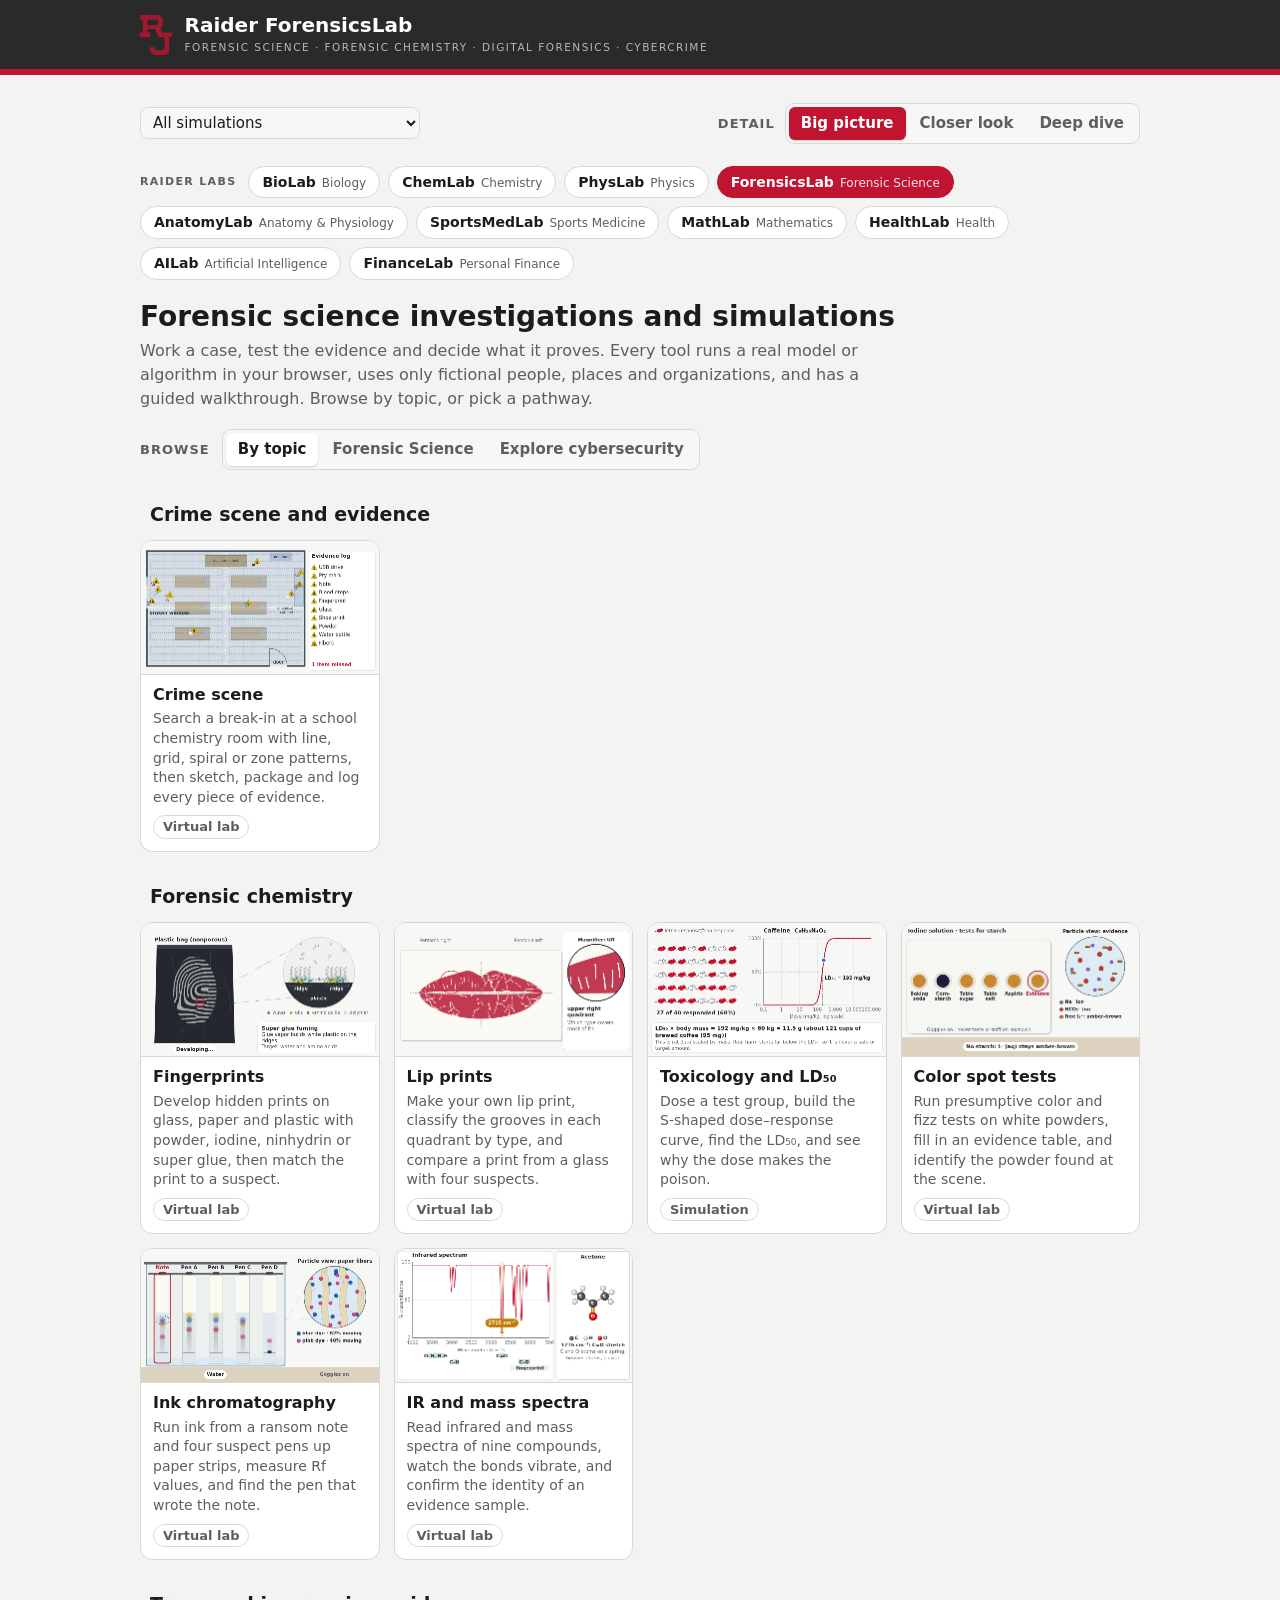
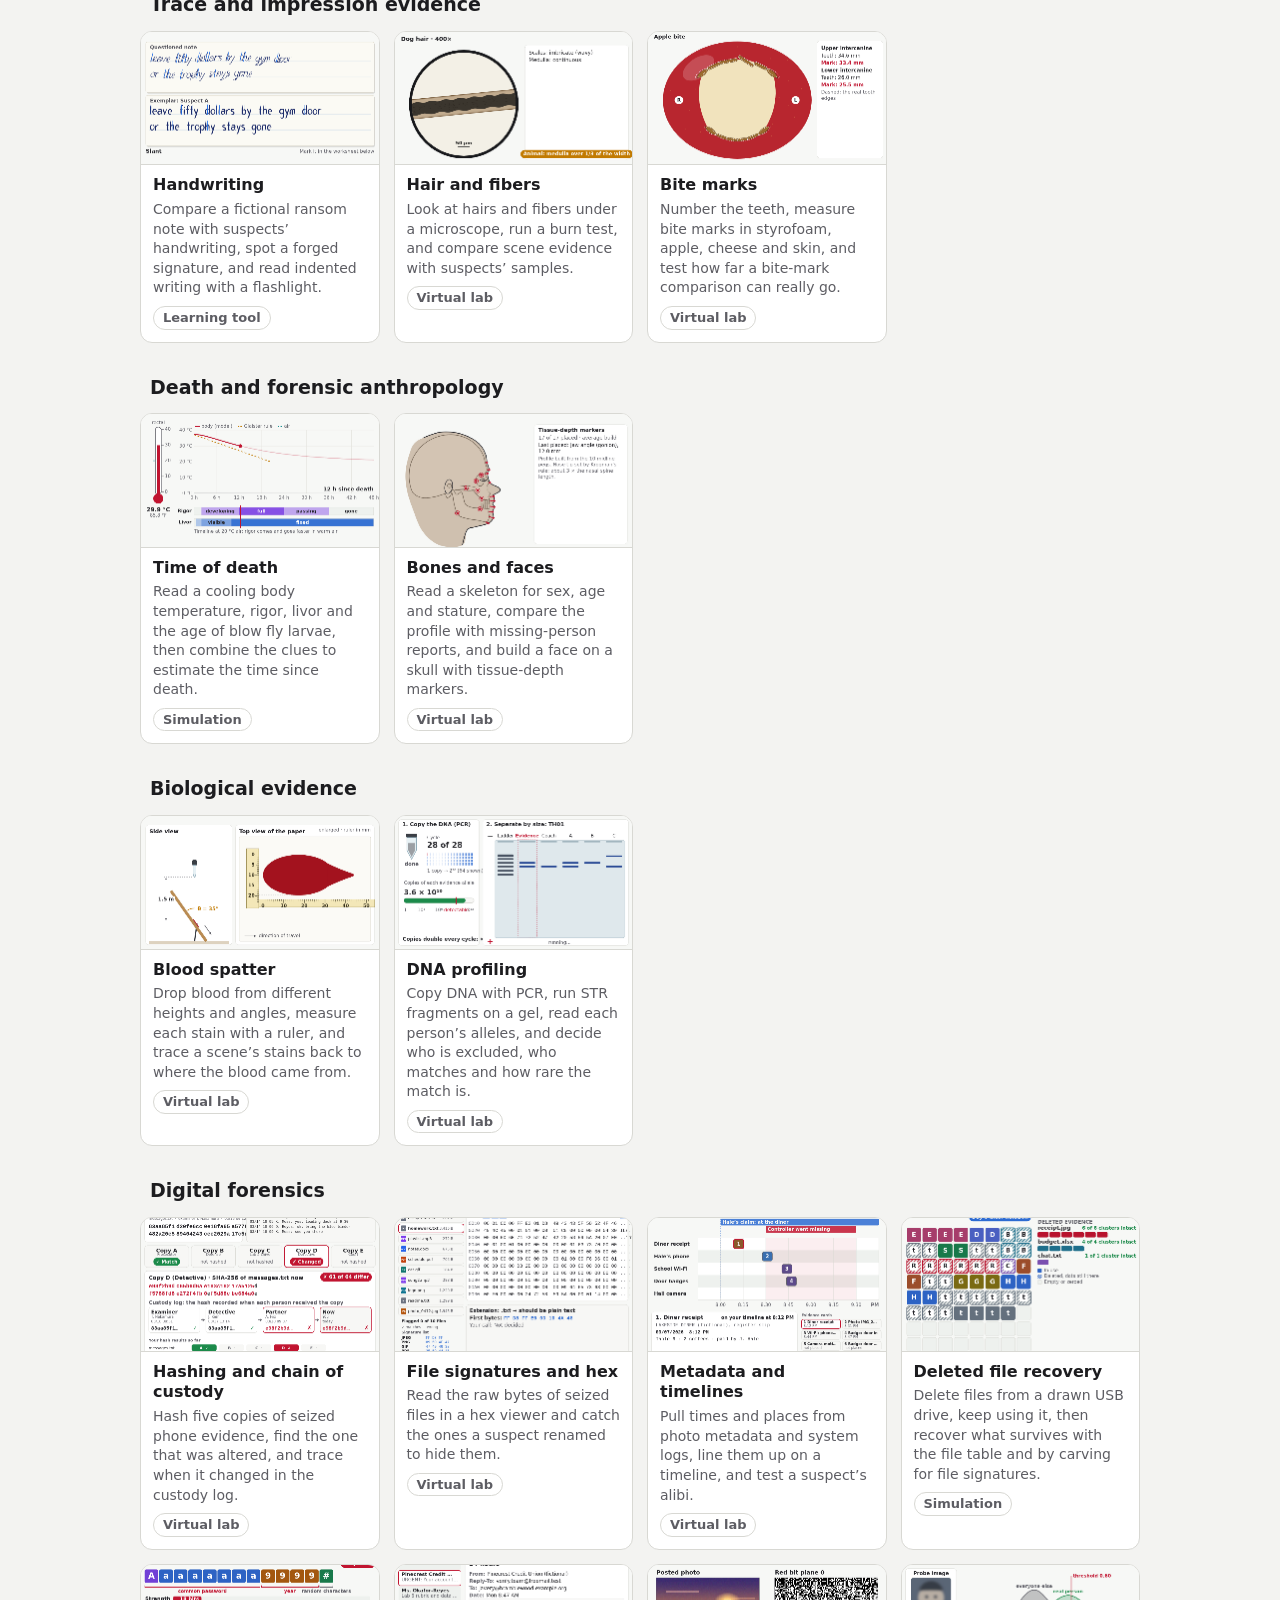
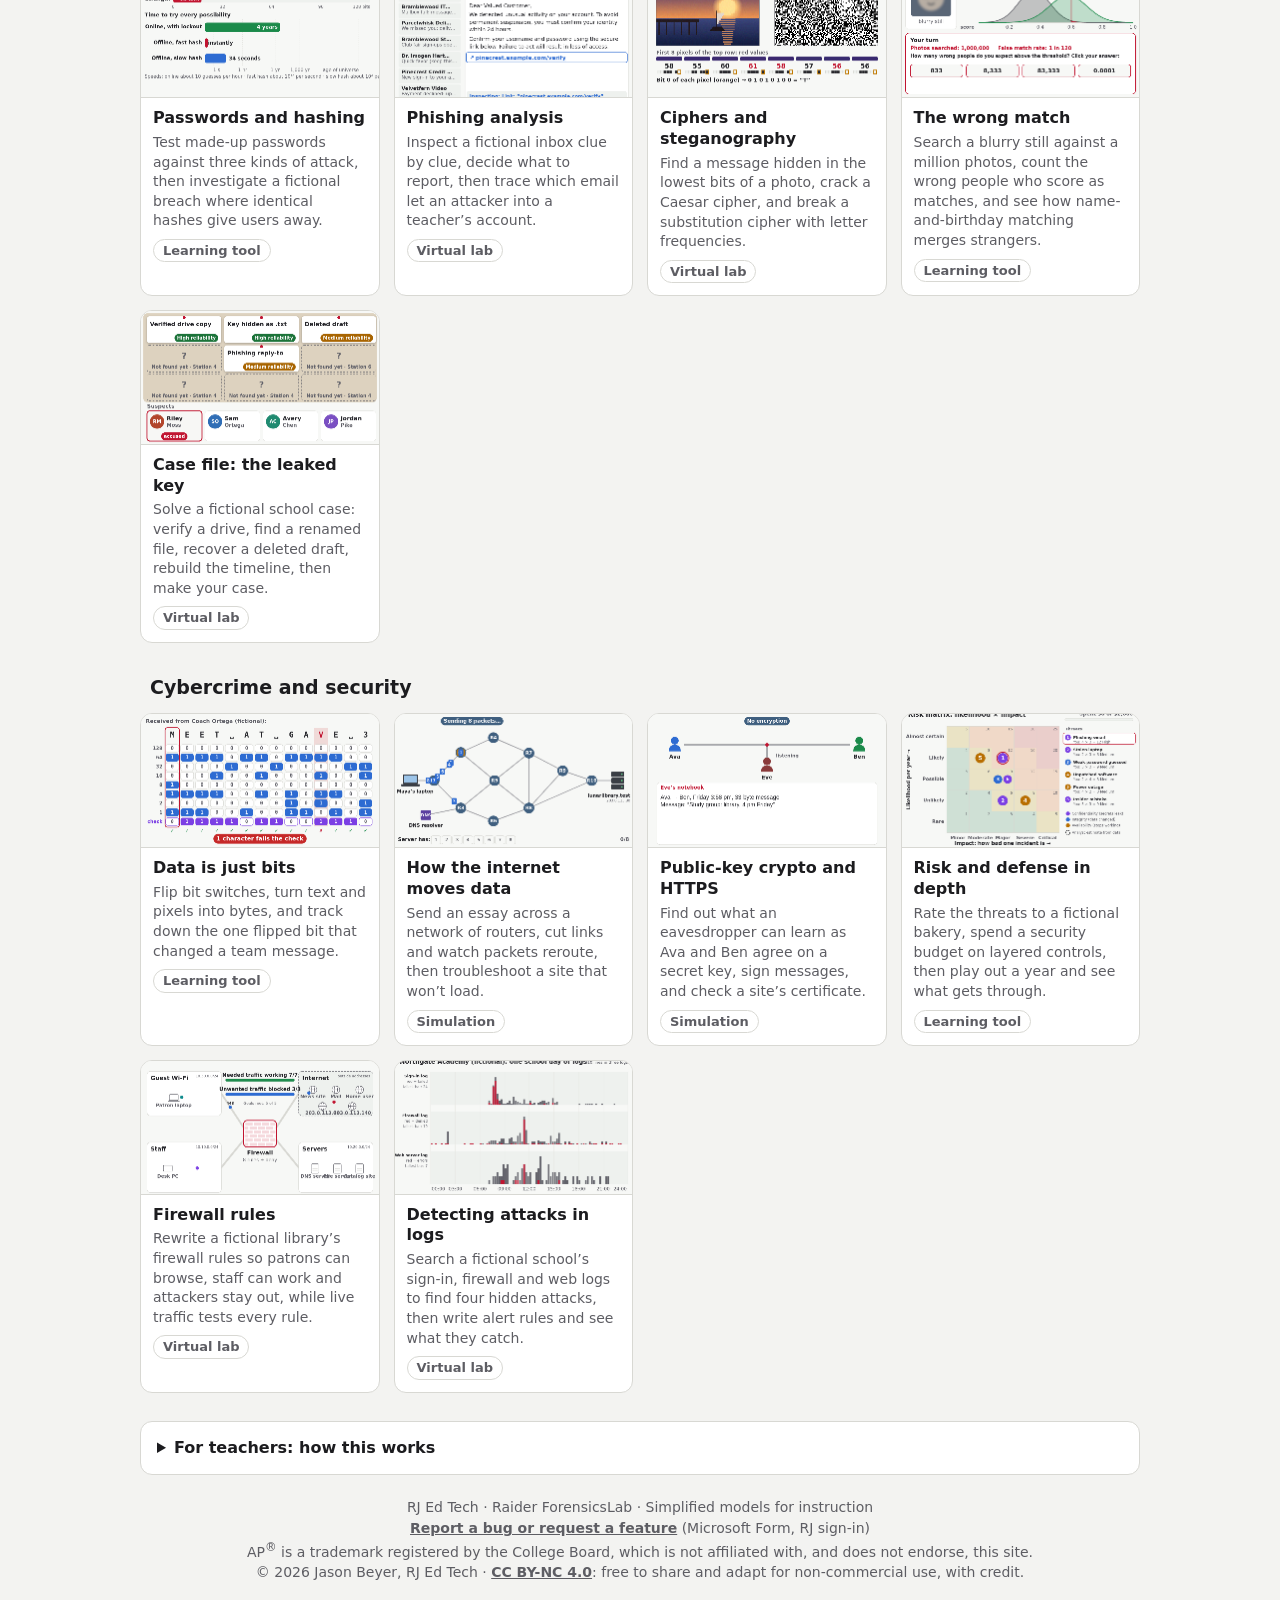
==== commit 7554b0e8: "Copy for Canvas everywhere students answer - One wording and one fallback for every copy-to-Canvas b" ====
--- a/index.html
+++ b/index.html
@@ -11,7 +11,7 @@
 <link rel="icon" href="favicon.ico" sizes="any">
 <link rel="icon" href="favicon.svg" type="image/svg+xml">
 <link rel="apple-touch-icon" href="apple-touch-icon.png">
-<link rel="stylesheet" href="biolab.css?v=202611172200">
+<link rel="stylesheet" href="biolab.css?v=202611200300">
 </head>
 <body>
 <header class="rj-masthead">
@@ -102,7 +102,7 @@
   <p class="foot">RJ Ed Tech · Raider ForensicsLab · Simplified models for instruction<br><a href="https://forms.cloud.microsoft/Pages/ResponsePage.aspx?id=4SwuQZc-CEClZjjFdYLisQzihhIB-7hPp9L3AOSeJONUOVJaVTVMOE9YMFNSVVM3TUNOOFVQR1pYTi4u&amp;rc59cb41123d3497584d2ca10cb9e1c54=%22Raider%20ForensicsLab%22" target="_blank" rel="noopener">Report a bug or request a feature</a> (Microsoft Form, RJ sign-in)<br>AP<sup>®</sup> is a trademark registered by the College Board, which is not affiliated with, and does not endorse, this site.<br>© 2026 Jason Beyer, RJ Ed Tech · <a href="https://creativecommons.org/licenses/by-nc/4.0/" target="_blank" rel="license noopener">CC BY-NC 4.0</a>: free to share and adapt for non-commercial use, with credit.</p>
 </main>
 
-<script src="engine.js?v=202611172200"></script>
+<script src="engine.js?v=202611200300"></script>
 <script src="chemdata.js?v=202611071730"></script>
 <!--SIMS-->
 <script src="sims/crimescene.js?v=202611180000"></script>
--- a/biolab.css
+++ b/biolab.css
@@ -613,6 +613,7 @@
 .bd-lab{display:block;font-size:14px;font-weight:700;margin:4px 0}
 .bd-why{width:100%;box-sizing:border-box;font:inherit;font-size:14px;padding:8px;border:1px solid var(--line,#ccc);border-radius:8px;background:transparent;color:inherit}
 .bd-msg{font-size:13px;color:var(--muted,#555);align-self:center}
+.bd-out{width:100%;box-sizing:border-box;margin:6px 0 0;font:inherit;font-size:14px;padding:6px 8px;border:1px solid var(--line,#ccc);border-radius:8px;background:transparent;color:inherit}
 .bd-note{margin:8px 0 14px;font-size:13px;color:var(--muted,#555)}
 .bd-lead{margin:0 0 8px;font-size:14px;line-height:1.45}
 .bd-tw{overflow-x:auto}.bd-t{width:100%;table-layout:fixed;border-collapse:collapse;font-size:13.5px;line-height:1.4}.bd-t th,.bd-t td{white-space:normal;overflow-wrap:anywhere;text-align:left;vertical-align:top;padding:6px 8px;border-bottom:1px solid var(--line,#ddd)}.bd-t th{font-size:12.5px;color:var(--muted,#555)}
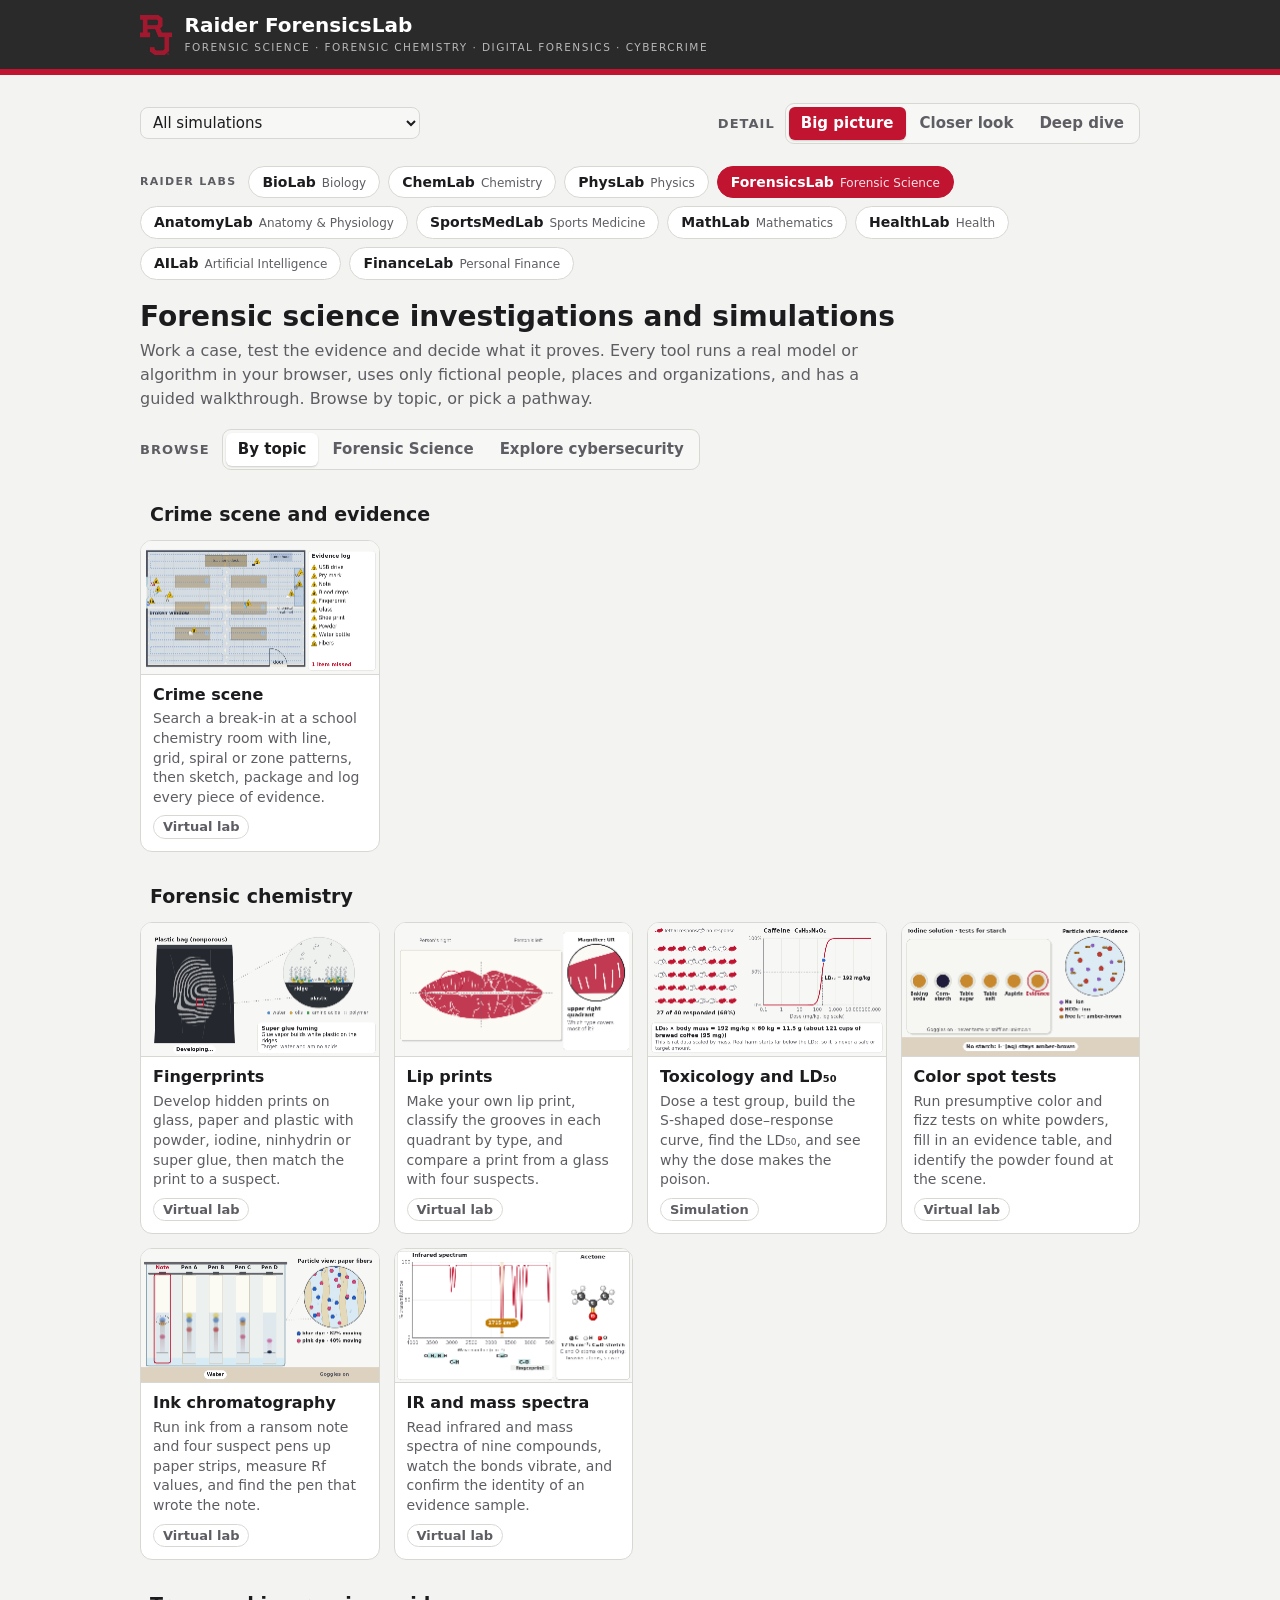
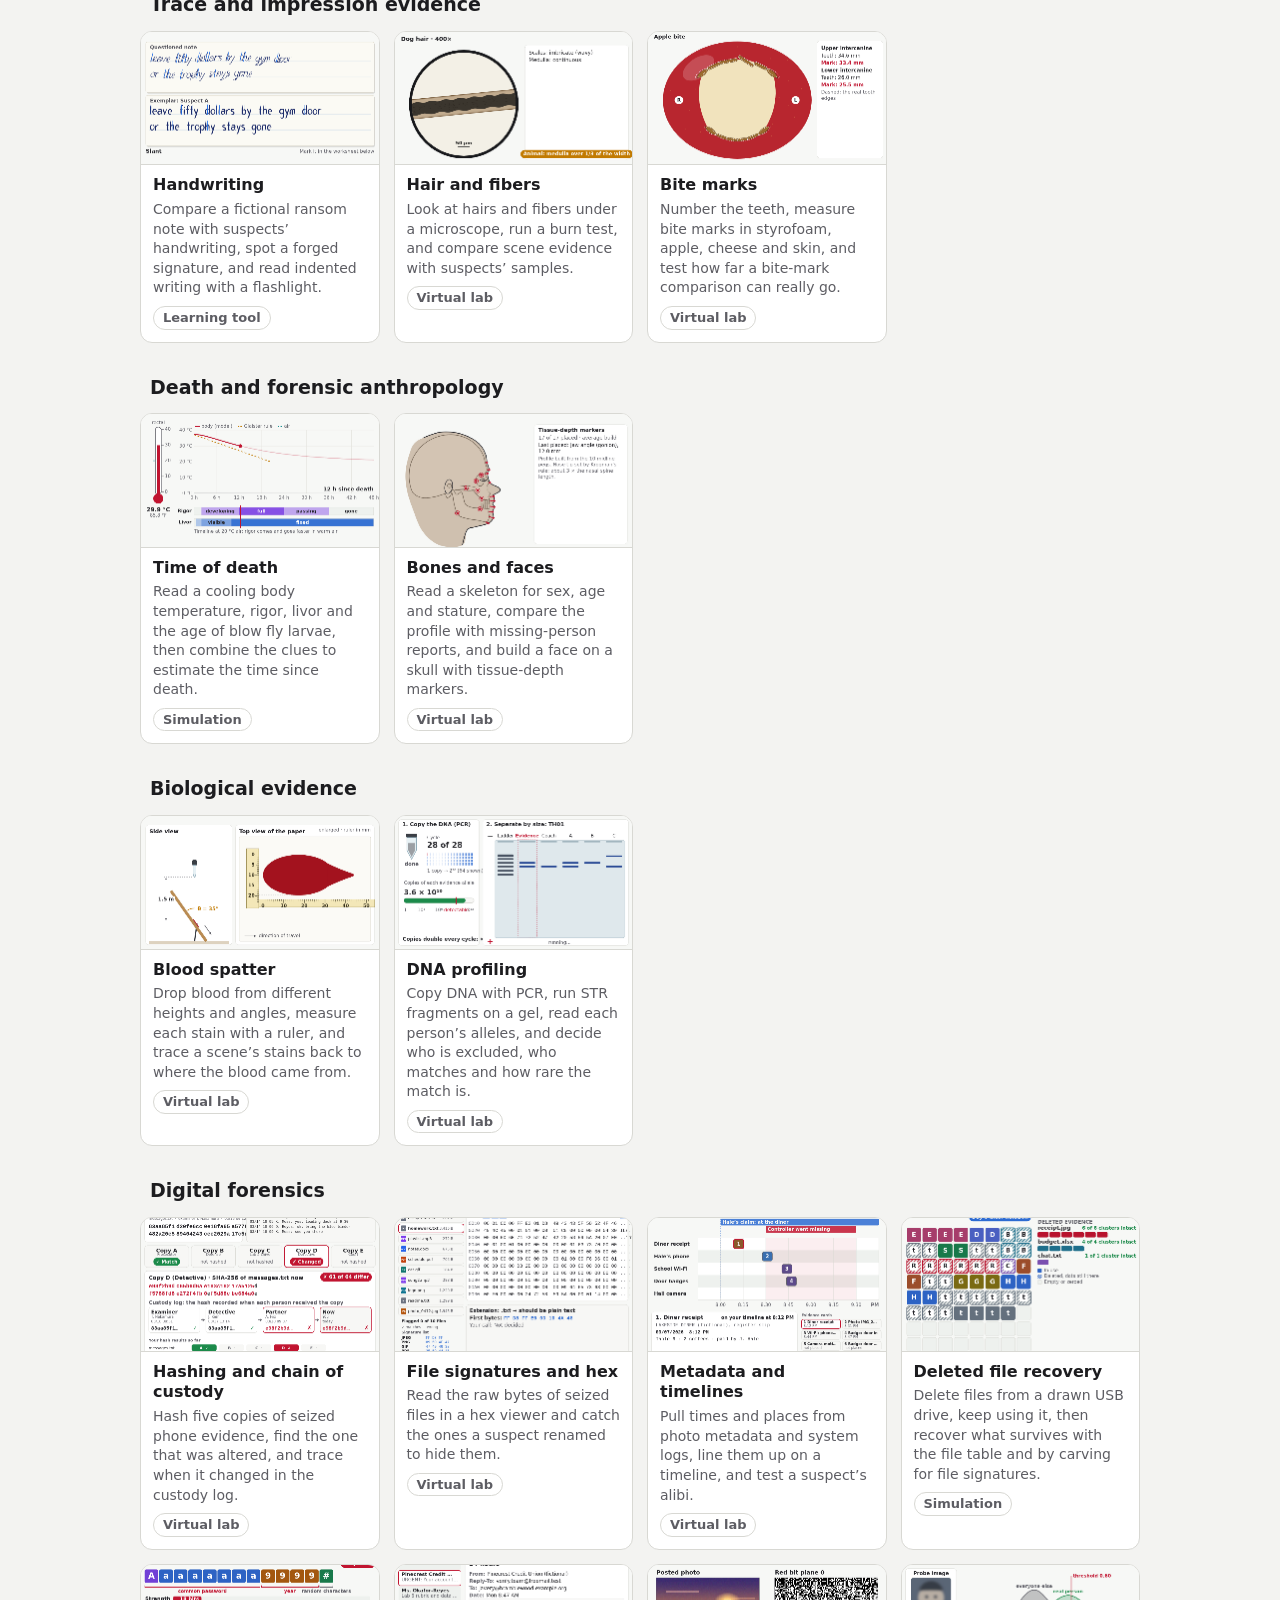
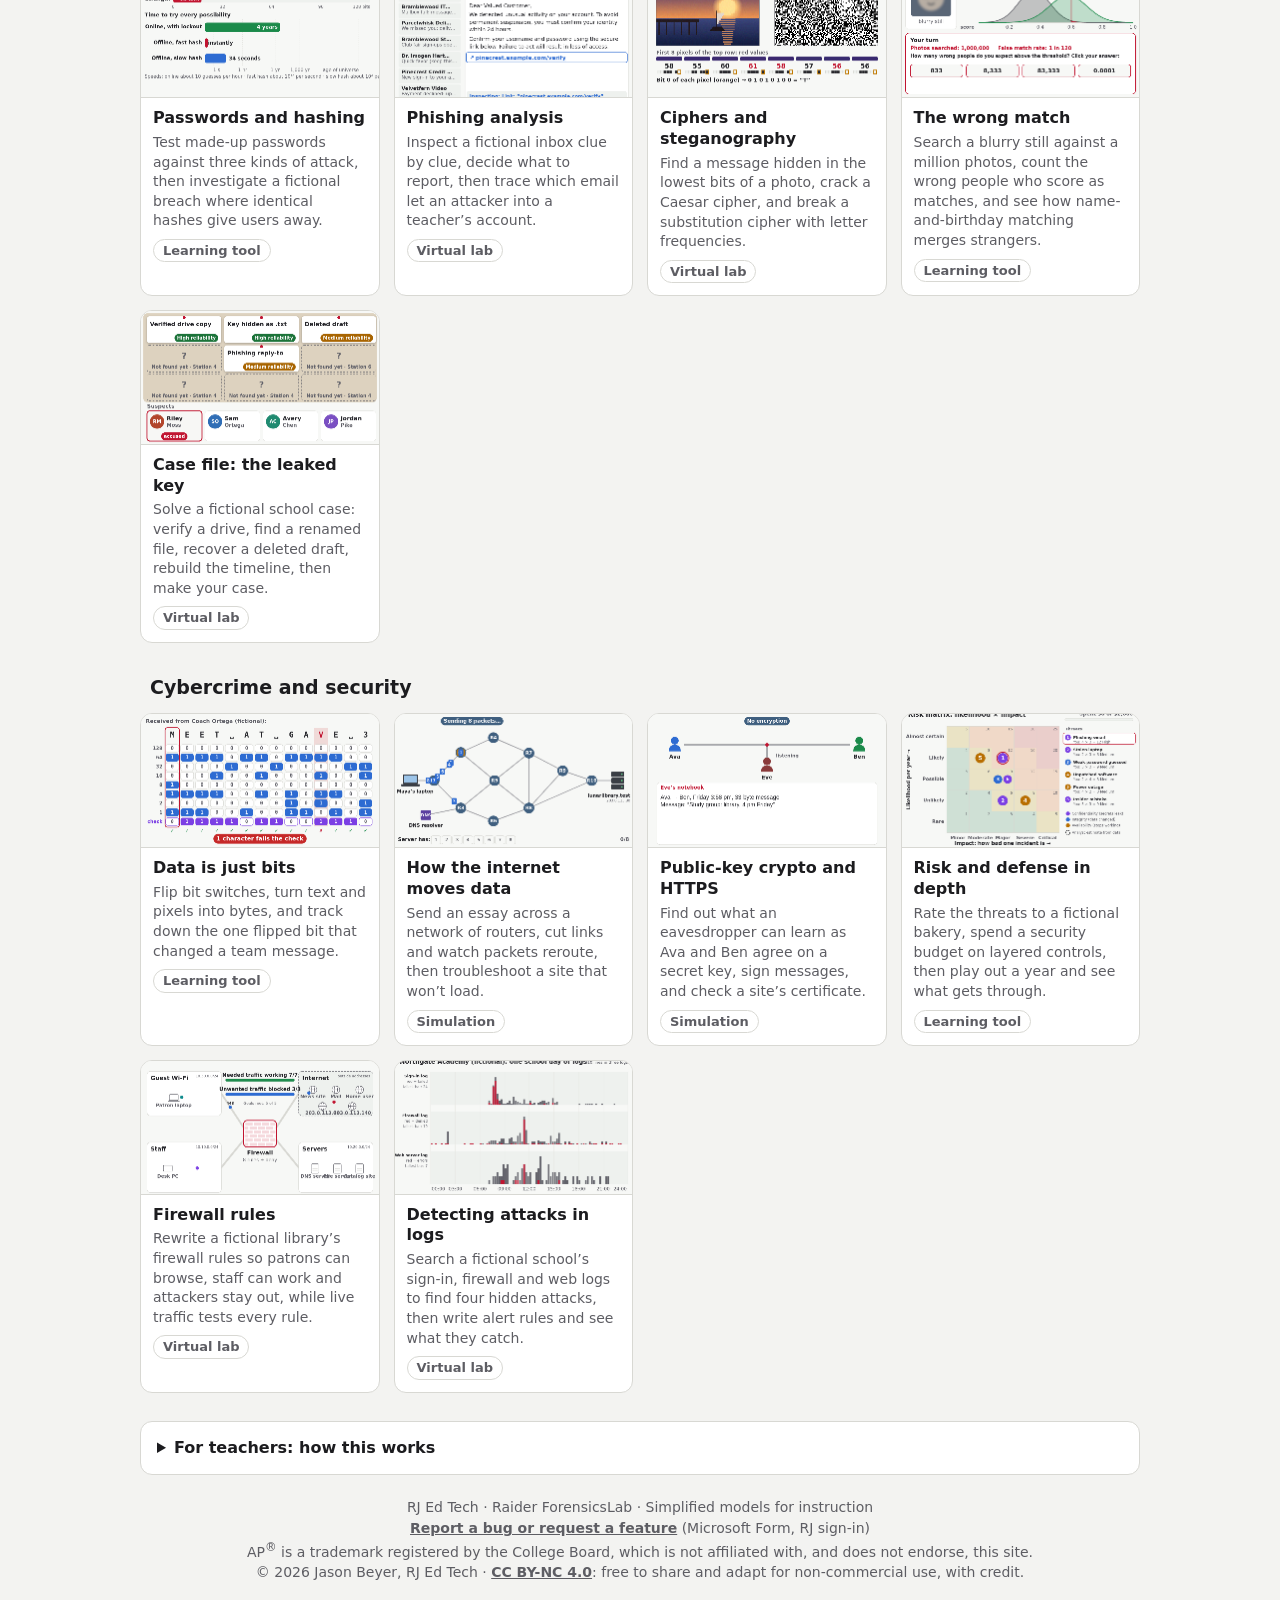
==== commit 0bd484e3: "Border card: From the Catholic tradition section - Engine renders the faith field (same as BioLab/Ph" ====
--- a/index.html
+++ b/index.html
@@ -11,7 +11,7 @@
 <link rel="icon" href="favicon.ico" sizes="any">
 <link rel="icon" href="favicon.svg" type="image/svg+xml">
 <link rel="apple-touch-icon" href="apple-touch-icon.png">
-<link rel="stylesheet" href="biolab.css?v=202611200300">
+<link rel="stylesheet" href="biolab.css?v=202611200500">
 </head>
 <body>
 <header class="rj-masthead">
@@ -102,7 +102,7 @@
   <p class="foot">RJ Ed Tech · Raider ForensicsLab · Simplified models for instruction<br><a href="https://forms.cloud.microsoft/Pages/ResponsePage.aspx?id=4SwuQZc-CEClZjjFdYLisQzihhIB-7hPp9L3AOSeJONUOVJaVTVMOE9YMFNSVVM3TUNOOFVQR1pYTi4u&amp;rc59cb41123d3497584d2ca10cb9e1c54=%22Raider%20ForensicsLab%22" target="_blank" rel="noopener">Report a bug or request a feature</a> (Microsoft Form, RJ sign-in)<br>AP<sup>®</sup> is a trademark registered by the College Board, which is not affiliated with, and does not endorse, this site.<br>© 2026 Jason Beyer, RJ Ed Tech · <a href="https://creativecommons.org/licenses/by-nc/4.0/" target="_blank" rel="license noopener">CC BY-NC 4.0</a>: free to share and adapt for non-commercial use, with credit.</p>
 </main>
 
-<script src="engine.js?v=202611200300"></script>
+<script src="engine.js?v=202611200500"></script>
 <script src="chemdata.js?v=202611071730"></script>
 <!--SIMS-->
 <script src="sims/crimescene.js?v=202611180000"></script>
--- a/biolab.css
+++ b/biolab.css
@@ -605,6 +605,8 @@
 .bd-grid{display:grid;grid-template-columns:repeat(auto-fit,minmax(min(100%,230px),1fr));gap:10px;margin-bottom:10px}
 .bd-cell{padding:10px 12px;border:1px solid var(--line,#ddd);border-radius:8px}.bd-cell p,.bd-cell ul{margin:0;font-size:14px;line-height:1.45}.bd-cell ul{padding-left:18px}.bd-cell .ln-k{margin-bottom:4px}
 .bd-church{margin:0 0 10px;padding:8px 12px;border-radius:8px;background:var(--card2,rgba(0,0,0,.04));font-size:14px;line-height:1.45}
+.bd-faith{margin:0 0 10px;padding:8px 12px;border-radius:8px;border:1px solid var(--line,#ddd);border-left:3px solid #b8860b;font-size:14px;line-height:1.45}
+.bd-faith p{margin:0 0 6px}.bd-faith p:last-child{margin-bottom:0}.bd-faith .ln-k{margin-bottom:4px}
 .bd-ask{margin:0 0 8px;font-size:14px}
 .bd-views{display:grid;grid-template-columns:repeat(auto-fit,minmax(min(100%,230px),1fr));gap:8px;margin-bottom:10px}
 .bd-view{text-align:left;padding:10px 12px;border:1px solid var(--line,#ccc);border-radius:8px;background:transparent;color:inherit;font:inherit;font-size:14px;line-height:1.4;cursor:pointer}
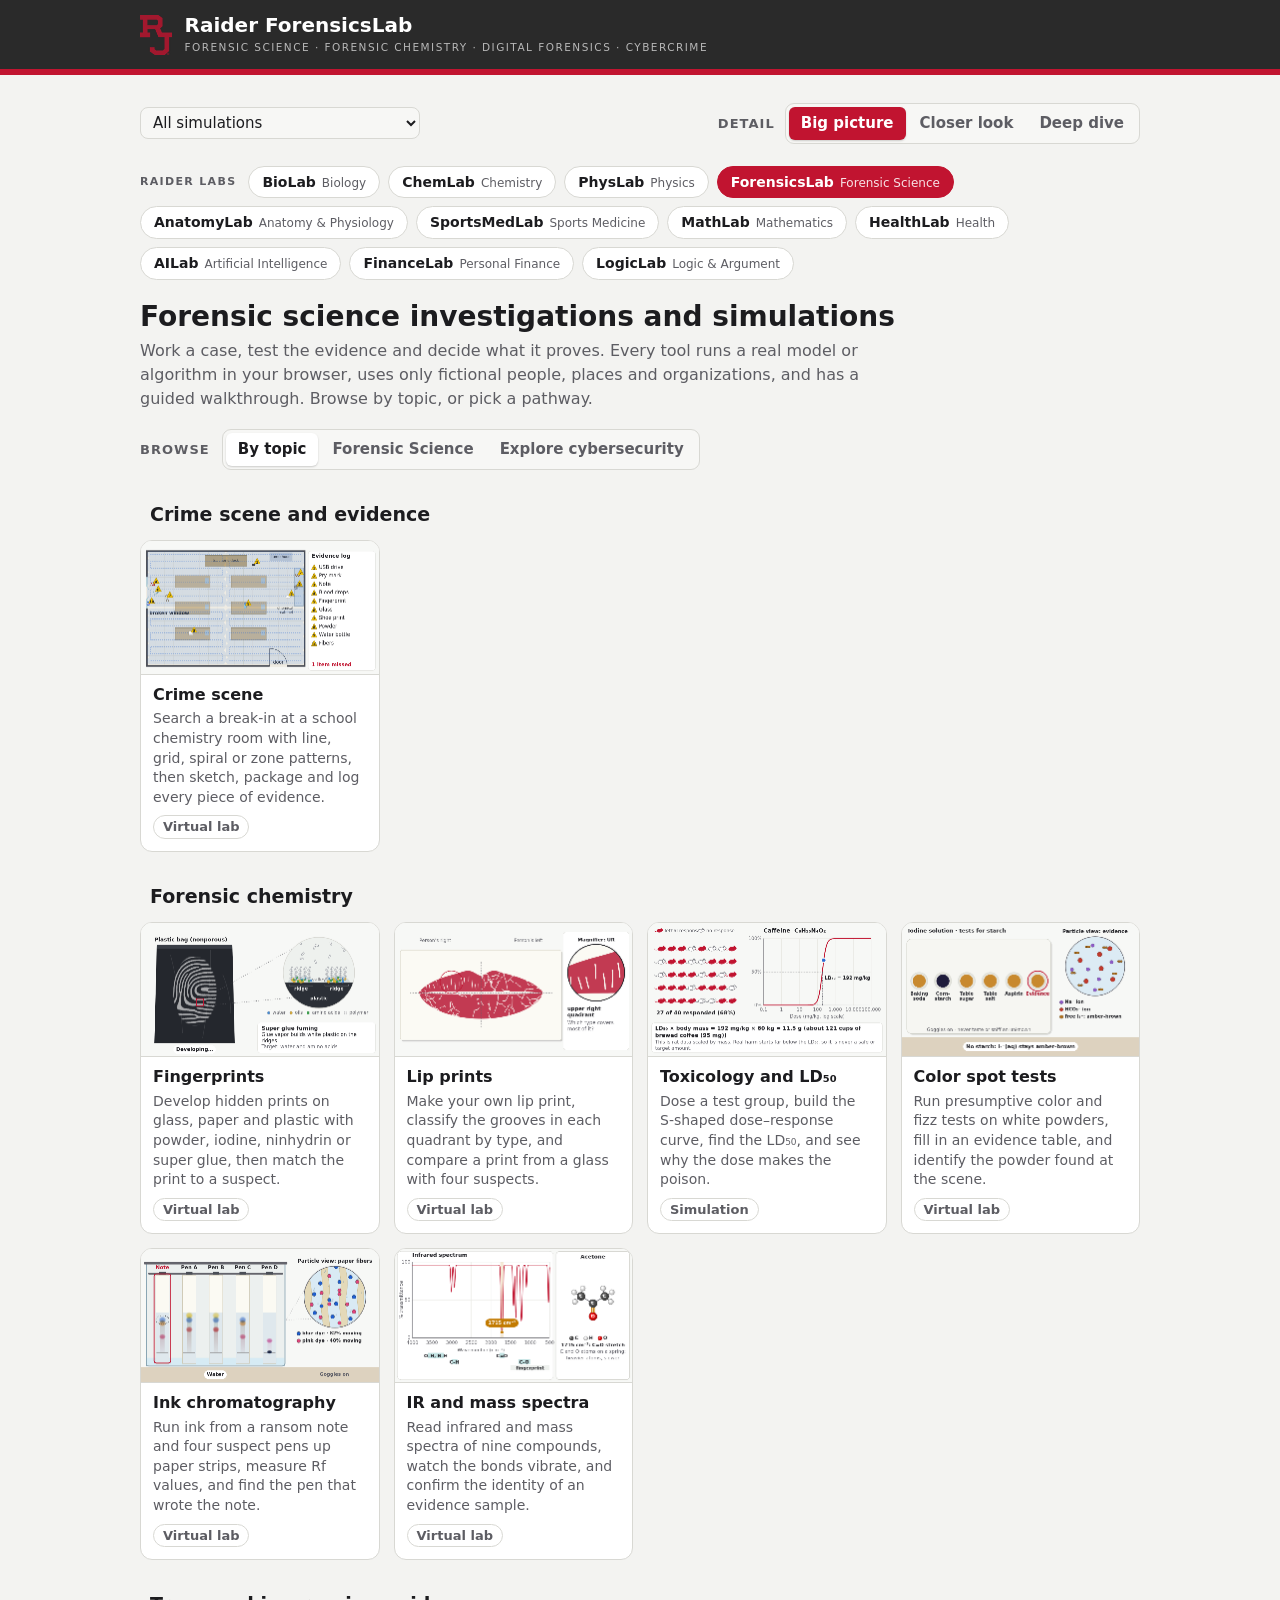
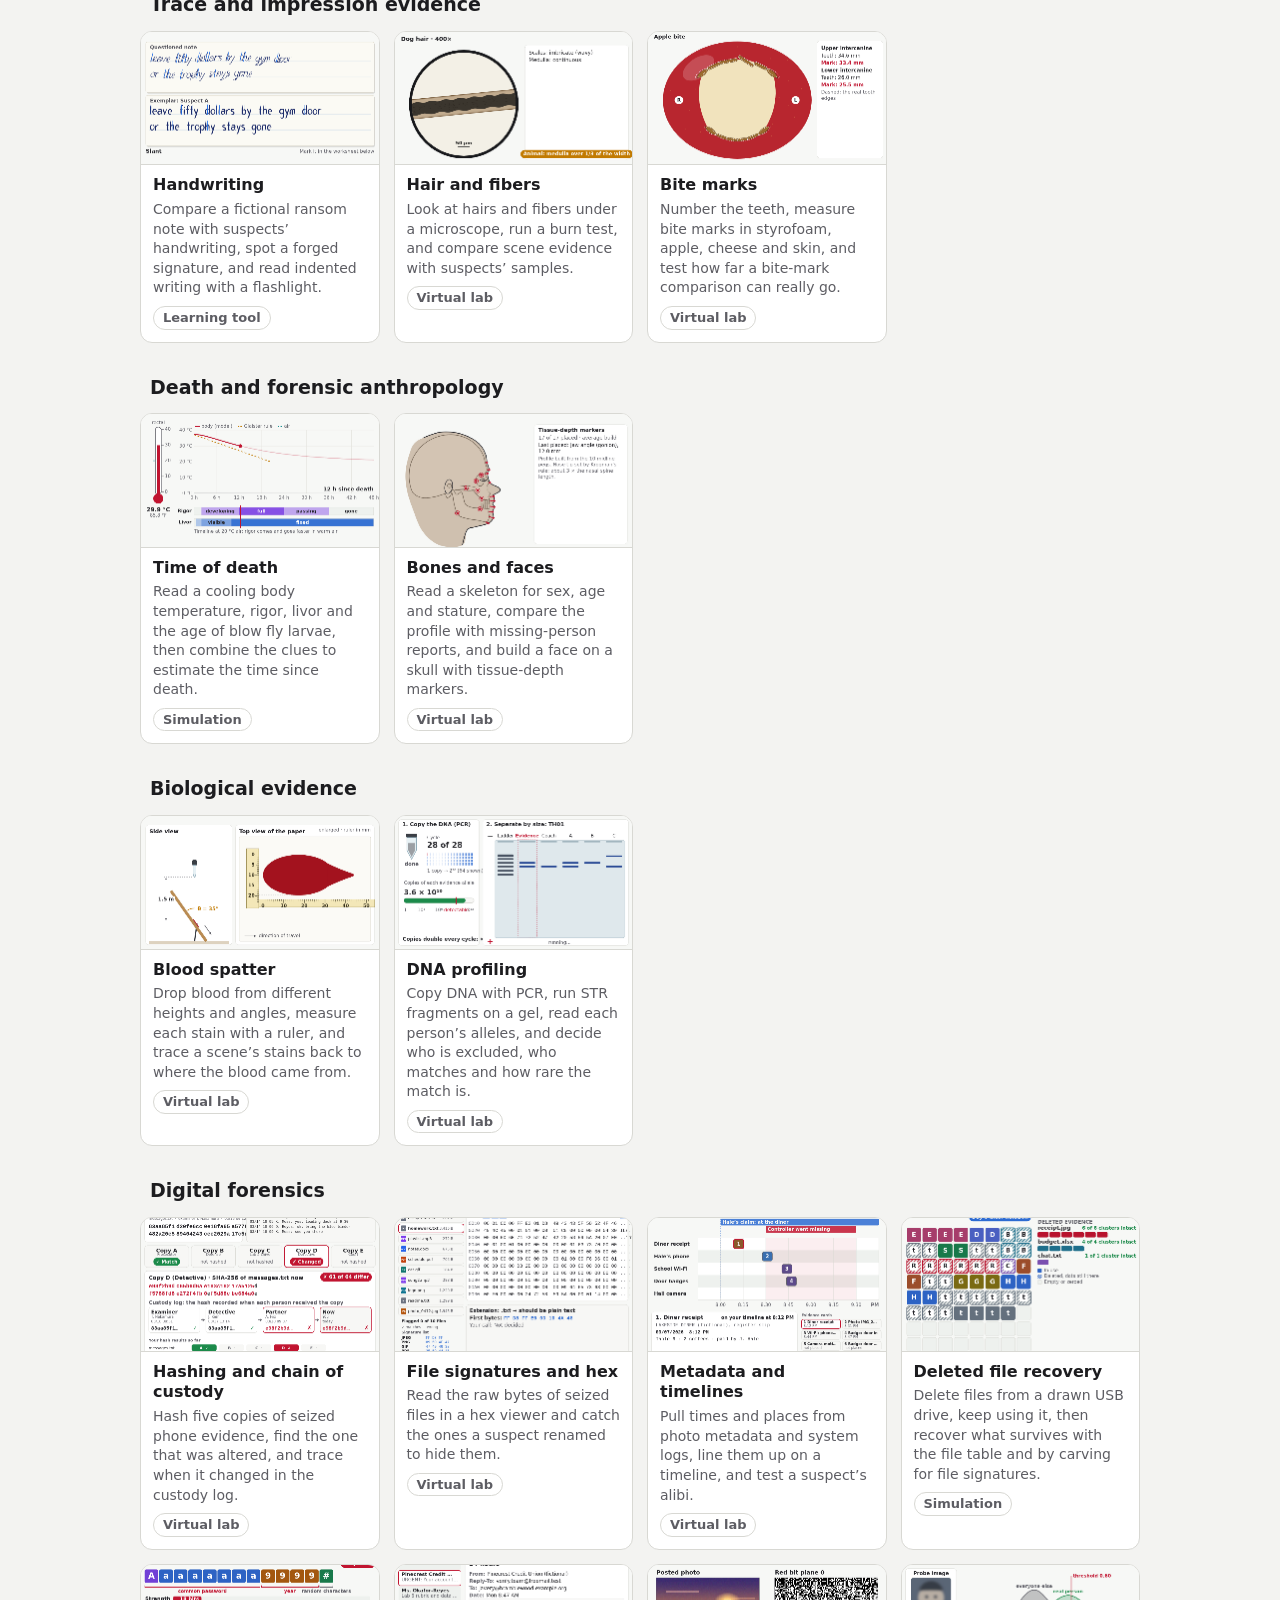
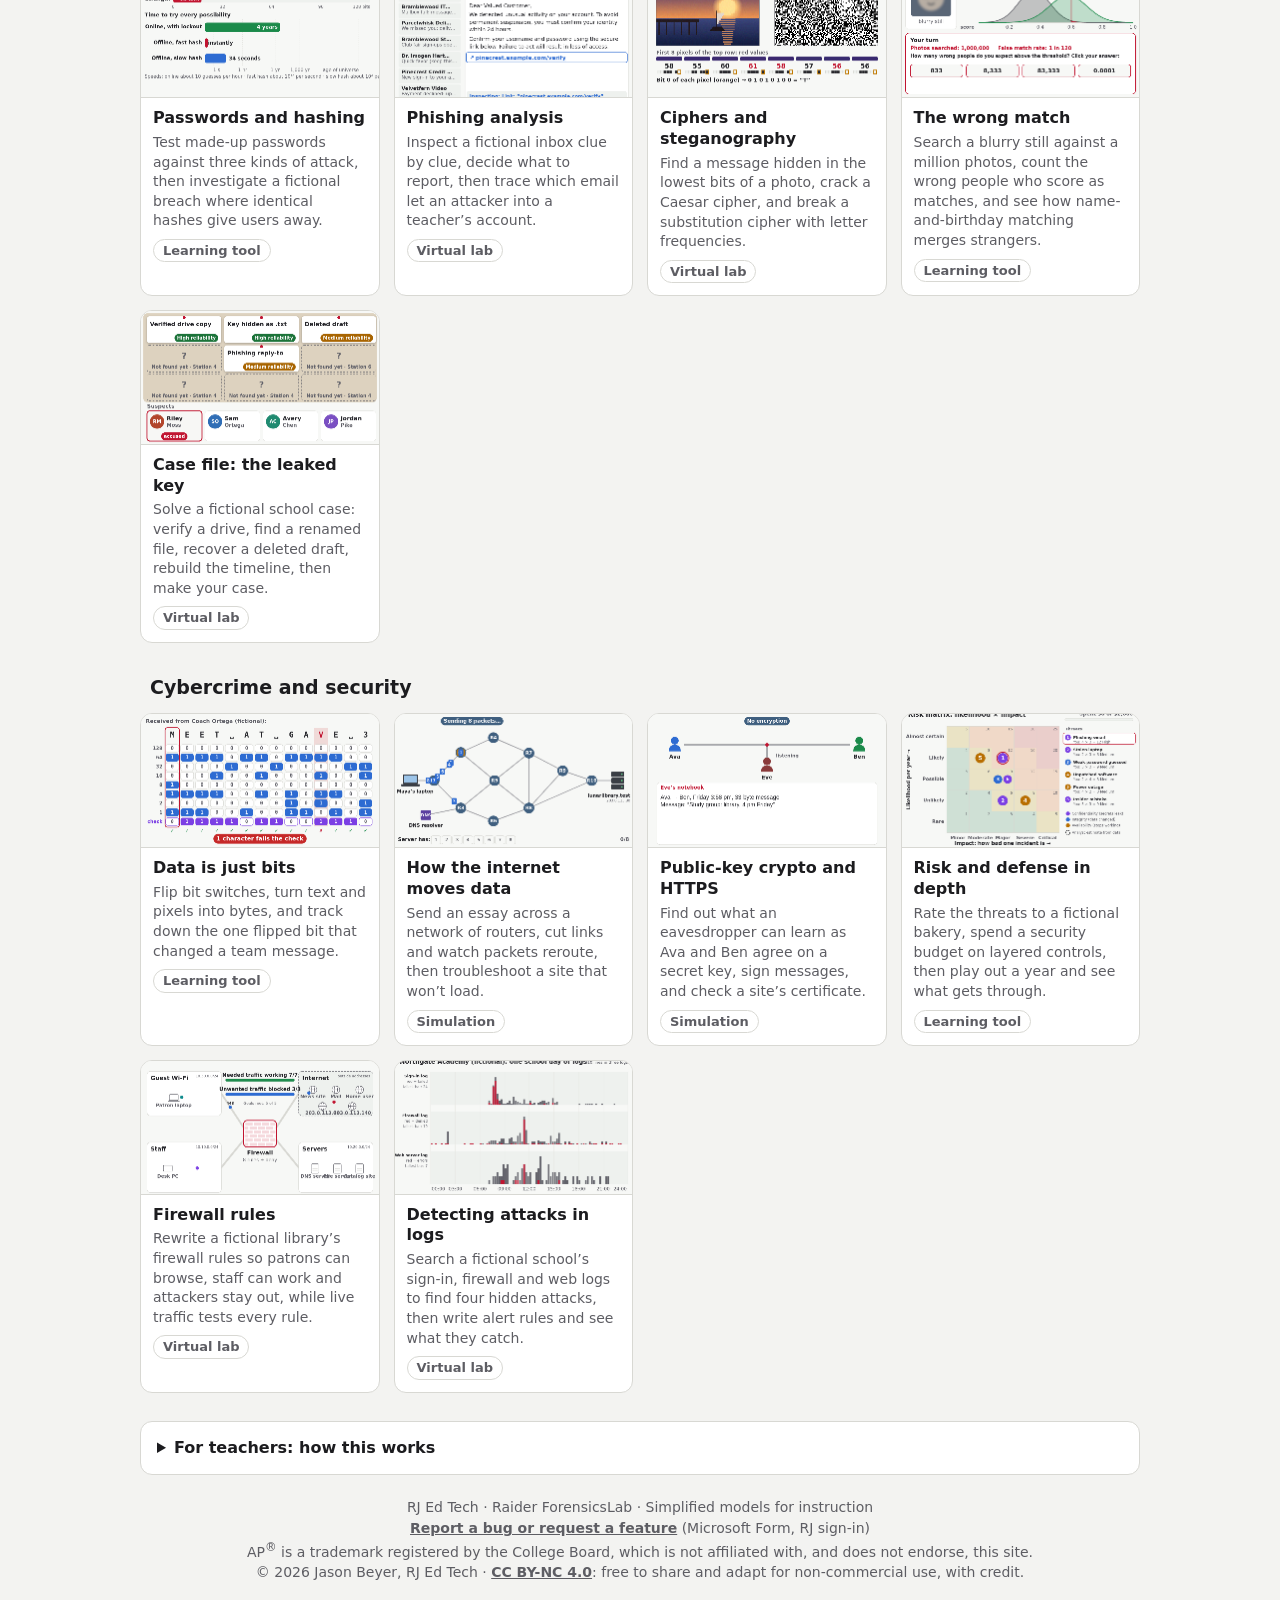
==== commit 5ce97db6: "Add LogicLab to the Raider Labs menu Co-Authored-By: Claude Opus 5.5 <noreply@anthropic.com> Claude-" ====
--- a/index.html
+++ b/index.html
@@ -36,7 +36,7 @@
   </nav>
 
   <section id="home">
-    <nav class="labs" aria-label="Raider Labs"><span class="labs-l">Raider Labs</span><a href="https://rjedtech.github.io/Raider-BioLab/">BioLab <small>Biology</small></a><a href="https://rjedtech.github.io/Raider-ChemLab/">ChemLab <small>Chemistry</small></a><a href="https://rjedtech.github.io/Raider-PhysLab/">PhysLab <small>Physics</small></a><a href="https://rjedtech.github.io/Raider-ForensicsLab/" aria-current="page">ForensicsLab <small>Forensic Science</small></a><a href="https://rjedtech.github.io/Raider-AnatomyLab/">AnatomyLab <small>Anatomy &amp; Physiology</small></a><a href="https://rjedtech.github.io/Raider-SportsMedLab/">SportsMedLab <small>Sports Medicine</small></a><a href="https://rjedtech.github.io/Raider-MathLab/">MathLab <small>Mathematics</small></a><a href="https://rjedtech.github.io/Raider-HealthLab/">HealthLab <small>Health</small></a><a href="https://rjedtech.github.io/Raider-AILab/">AILab <small>Artificial Intelligence</small></a><a href="https://rjedtech.github.io/Raider-FinanceLab/">FinanceLab <small>Personal Finance</small></a></nav>
+    <nav class="labs" aria-label="Raider Labs"><span class="labs-l">Raider Labs</span><a href="https://rjedtech.github.io/Raider-BioLab/">BioLab <small>Biology</small></a><a href="https://rjedtech.github.io/Raider-ChemLab/">ChemLab <small>Chemistry</small></a><a href="https://rjedtech.github.io/Raider-PhysLab/">PhysLab <small>Physics</small></a><a href="https://rjedtech.github.io/Raider-ForensicsLab/" aria-current="page">ForensicsLab <small>Forensic Science</small></a><a href="https://rjedtech.github.io/Raider-AnatomyLab/">AnatomyLab <small>Anatomy &amp; Physiology</small></a><a href="https://rjedtech.github.io/Raider-SportsMedLab/">SportsMedLab <small>Sports Medicine</small></a><a href="https://rjedtech.github.io/Raider-MathLab/">MathLab <small>Mathematics</small></a><a href="https://rjedtech.github.io/Raider-HealthLab/">HealthLab <small>Health</small></a><a href="https://rjedtech.github.io/Raider-AILab/">AILab <small>Artificial Intelligence</small></a><a href="https://rjedtech.github.io/Raider-FinanceLab/">FinanceLab <small>Personal Finance</small></a><a href="https://rjedtech.github.io/Raider-LogicLab/">LogicLab <small>Logic &amp; Argument</small></a></nav>
     <div class="home-head">
       <h2>Forensic science investigations and simulations</h2>
       <p class="lede">Work a case, test the evidence and decide what it proves. Every tool runs a real model or algorithm in your browser, uses only fictional people, places and organizations, and has a guided walkthrough. Browse by topic, or pick a pathway.</p>
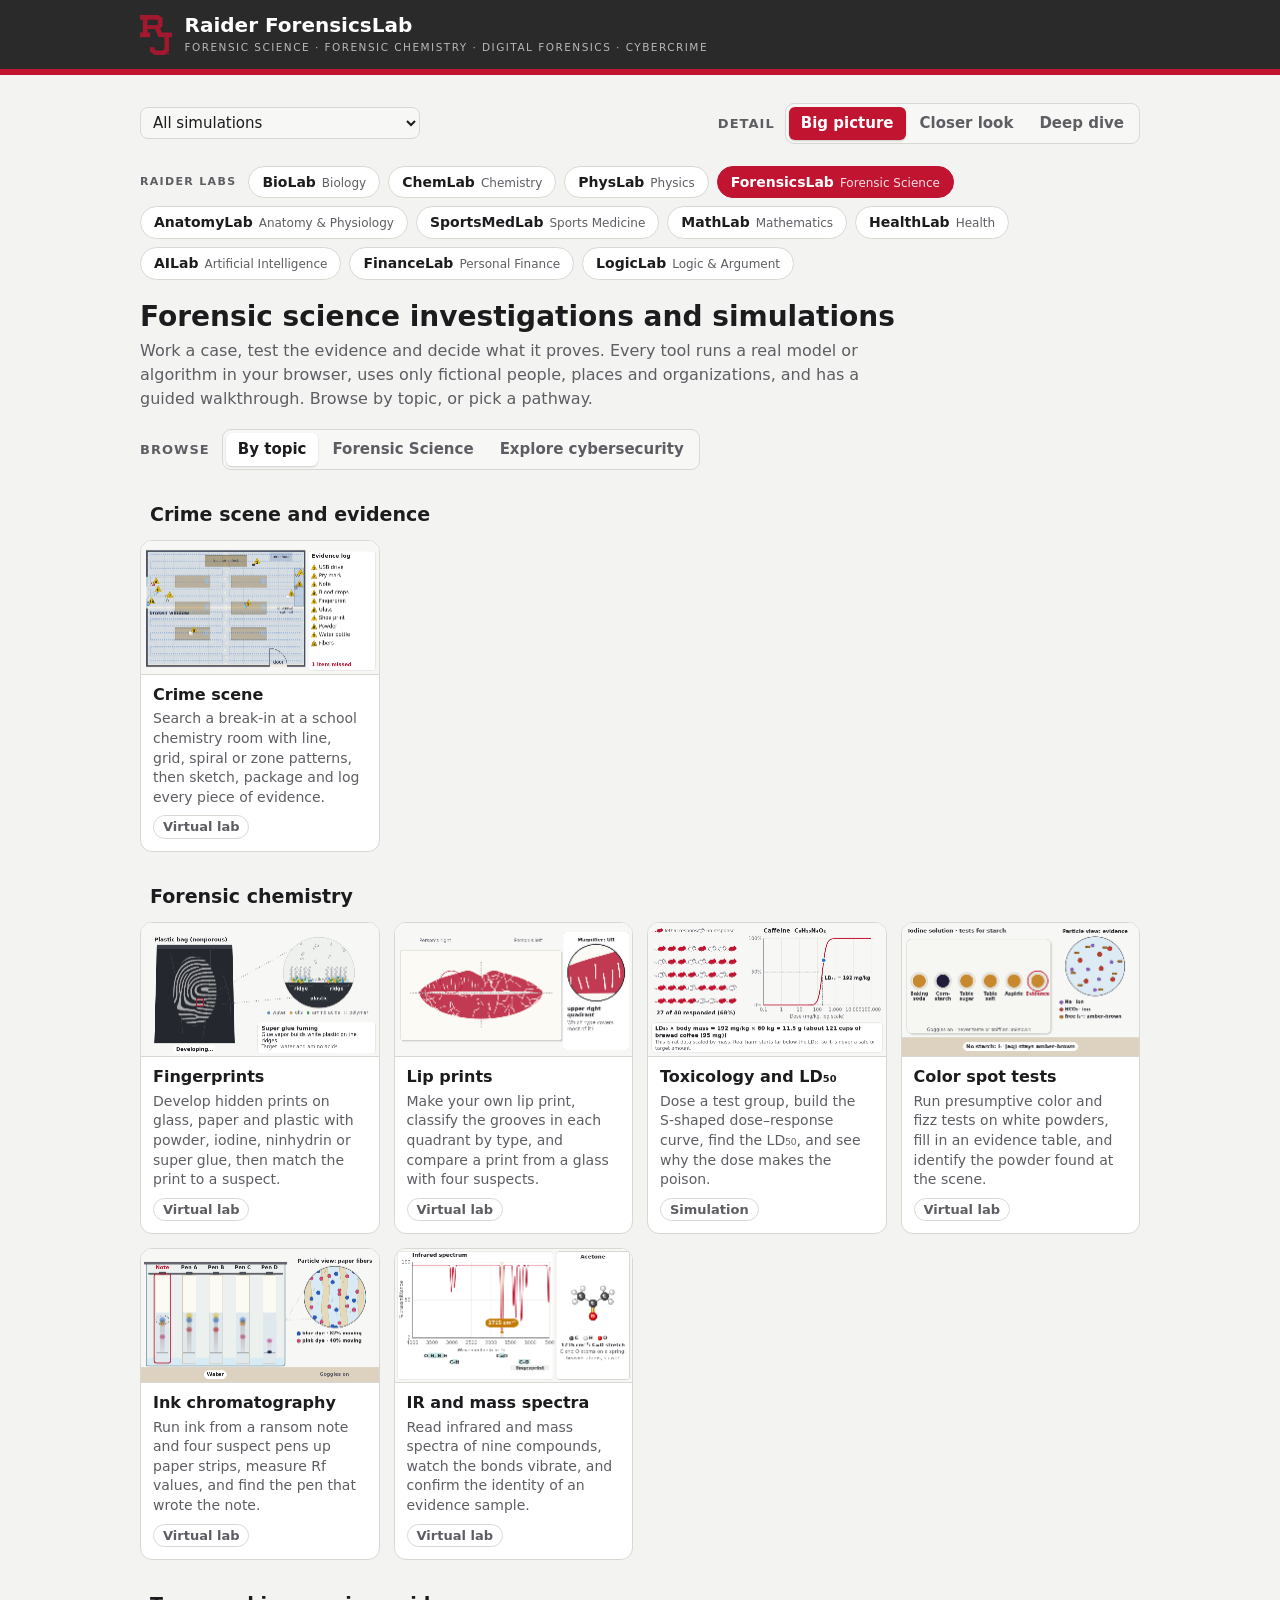
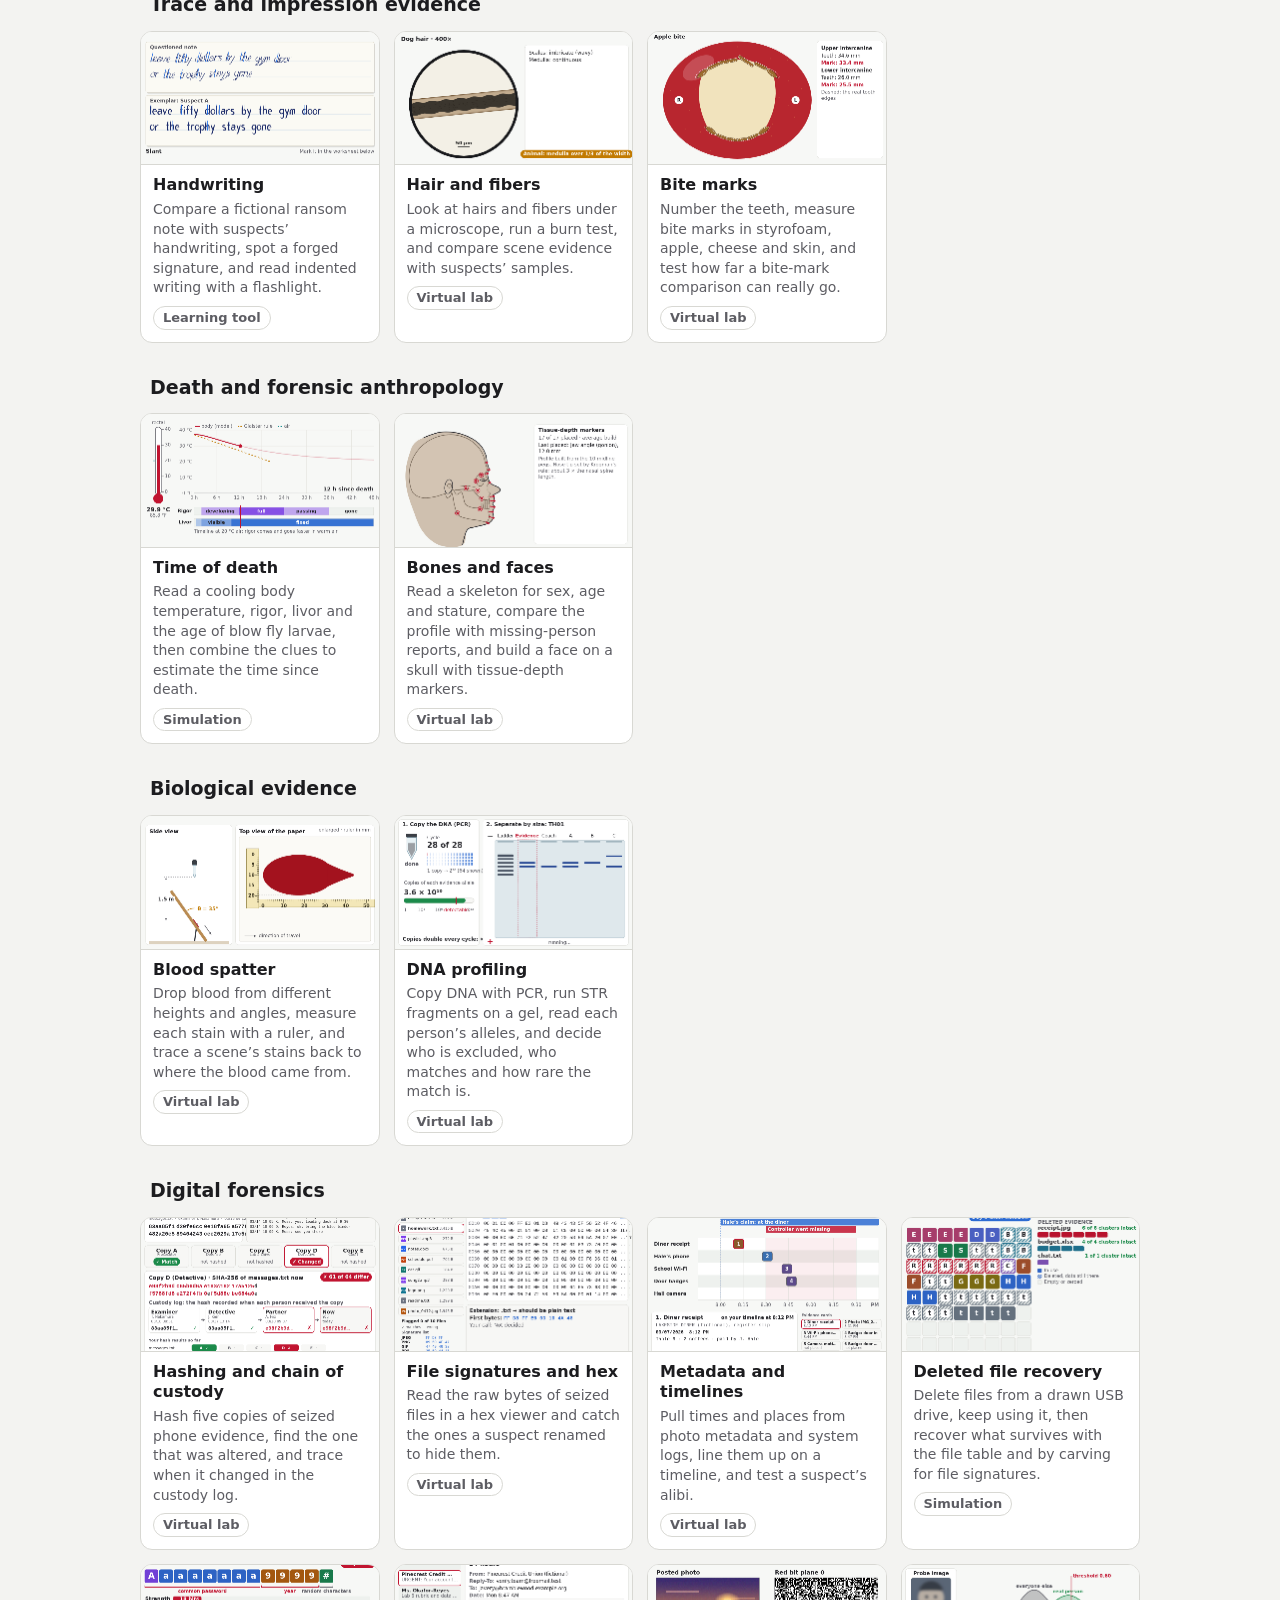
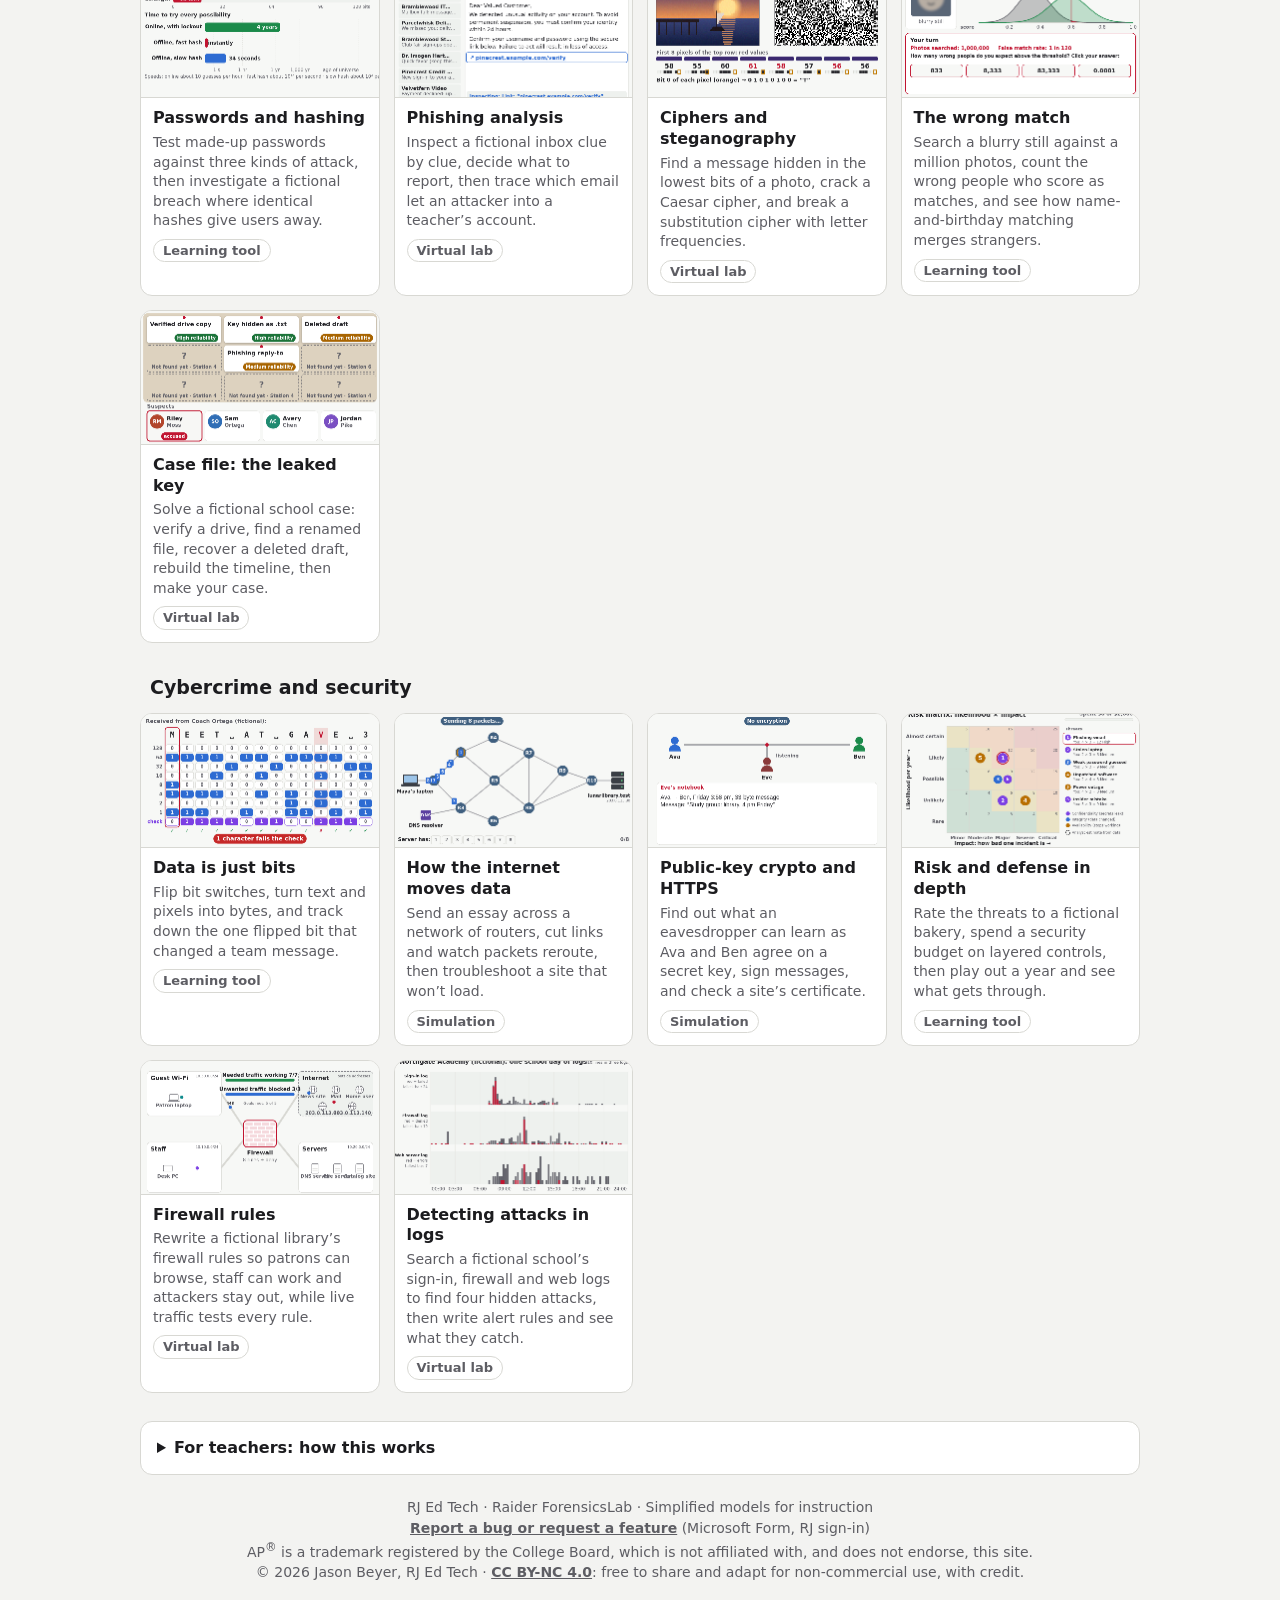
==== commit 6ce9a108: "Start here: show the first move, and give it its own confused help Start here now ends with "Press N" ====
--- a/index.html
+++ b/index.html
@@ -11,7 +11,7 @@
 <link rel="icon" href="favicon.ico" sizes="any">
 <link rel="icon" href="favicon.svg" type="image/svg+xml">
 <link rel="apple-touch-icon" href="apple-touch-icon.png">
-<link rel="stylesheet" href="biolab.css?v=202611200500">
+<link rel="stylesheet" href="biolab.css?v=202611231200">
 </head>
 <body>
 <header class="rj-masthead">
@@ -102,7 +102,7 @@
   <p class="foot">RJ Ed Tech · Raider ForensicsLab · Simplified models for instruction<br><a href="https://forms.cloud.microsoft/Pages/ResponsePage.aspx?id=4SwuQZc-CEClZjjFdYLisQzihhIB-7hPp9L3AOSeJONUOVJaVTVMOE9YMFNSVVM3TUNOOFVQR1pYTi4u&amp;rc59cb41123d3497584d2ca10cb9e1c54=%22Raider%20ForensicsLab%22" target="_blank" rel="noopener">Report a bug or request a feature</a> (Microsoft Form, RJ sign-in)<br>AP<sup>®</sup> is a trademark registered by the College Board, which is not affiliated with, and does not endorse, this site.<br>© 2026 Jason Beyer, RJ Ed Tech · <a href="https://creativecommons.org/licenses/by-nc/4.0/" target="_blank" rel="license noopener">CC BY-NC 4.0</a>: free to share and adapt for non-commercial use, with credit.</p>
 </main>
 
-<script src="engine.js?v=202611200500"></script>
+<script src="engine.js?v=202611231200"></script>
 <script src="chemdata.js?v=202611071730"></script>
 <!--SIMS-->
 <script src="sims/crimescene.js?v=202611180000"></script>
@@ -144,7 +144,7 @@
 <script src="learn-c.js?v=202611190000"></script>
 <script src="borders.js?v=202611200500"></script>
 <script>BioLab.start();</script>
-<script src="student-help.js?v=202611191500"></script>
+<script src="student-help.js?v=202611231200"></script>
 <!-- Anonymous page-view count (GoatCounter, rjedtech.goatcounter.com): no cookies, no personal data, no form contents.
      Each tool (#id) counts as its own page; anything after = or @ in the address is never sent.
      A visit through the school's Securly filter (?scrlybrkr in the address) adds ?sd = school device; nothing else about the visitor is sent. -->
--- a/biolab.css
+++ b/biolab.css
@@ -621,3 +621,5 @@
 .bd-tw{overflow-x:auto}.bd-t{width:100%;table-layout:fixed;border-collapse:collapse;font-size:13.5px;line-height:1.4}.bd-t th,.bd-t td{white-space:normal;overflow-wrap:anywhere;text-align:left;vertical-align:top;padding:6px 8px;border-bottom:1px solid var(--line,#ddd)}.bd-t th{font-size:12.5px;color:var(--muted,#555)}
 @media (max-width:640px){.bd-t thead{display:none}.bd-t tr{display:block;padding:6px 0;border-bottom:1px solid var(--line,#ddd)}.bd-t td{display:block;border:0;padding:2px 0}}
 @media print{.bd-box{display:block!important}}
+
+.ln-next{margin:10px 0 2px;padding:8px 10px;border-radius:8px;background:color-mix(in srgb,currentColor 7%,transparent);font-weight:500}
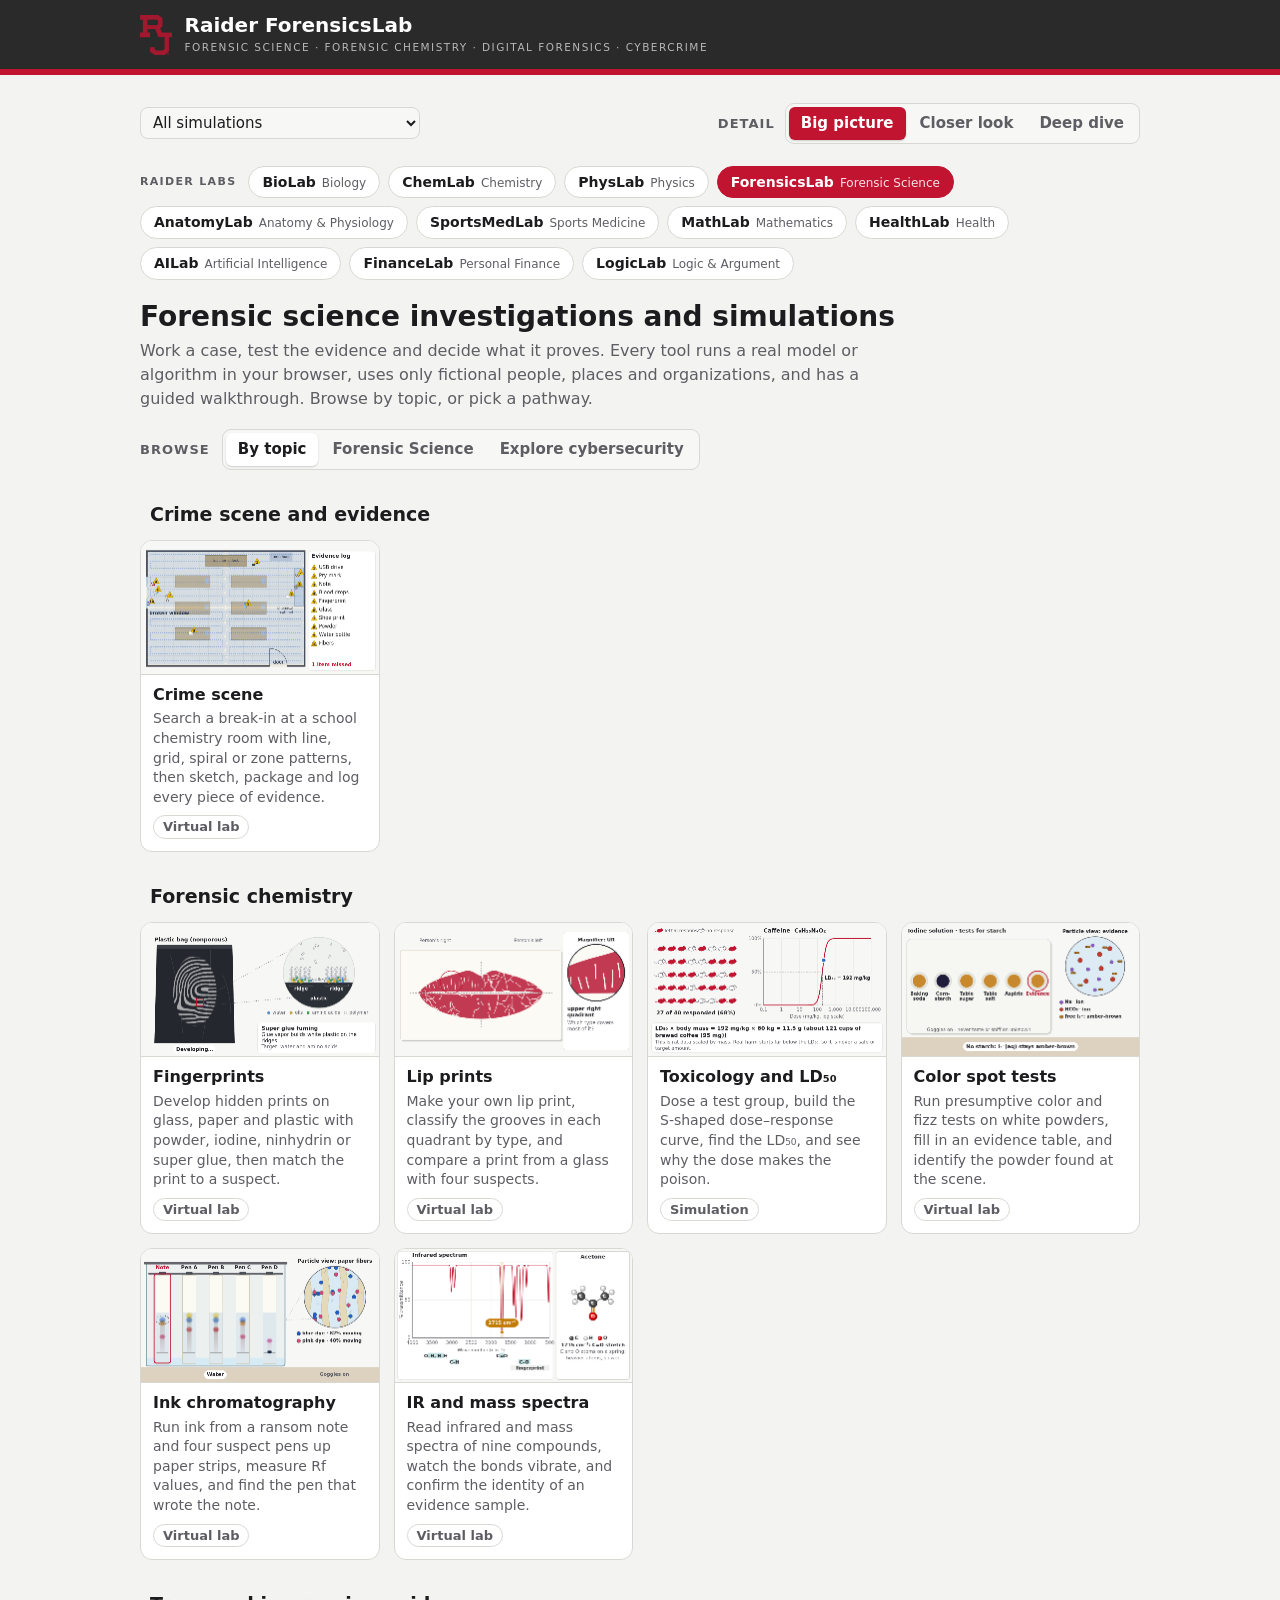
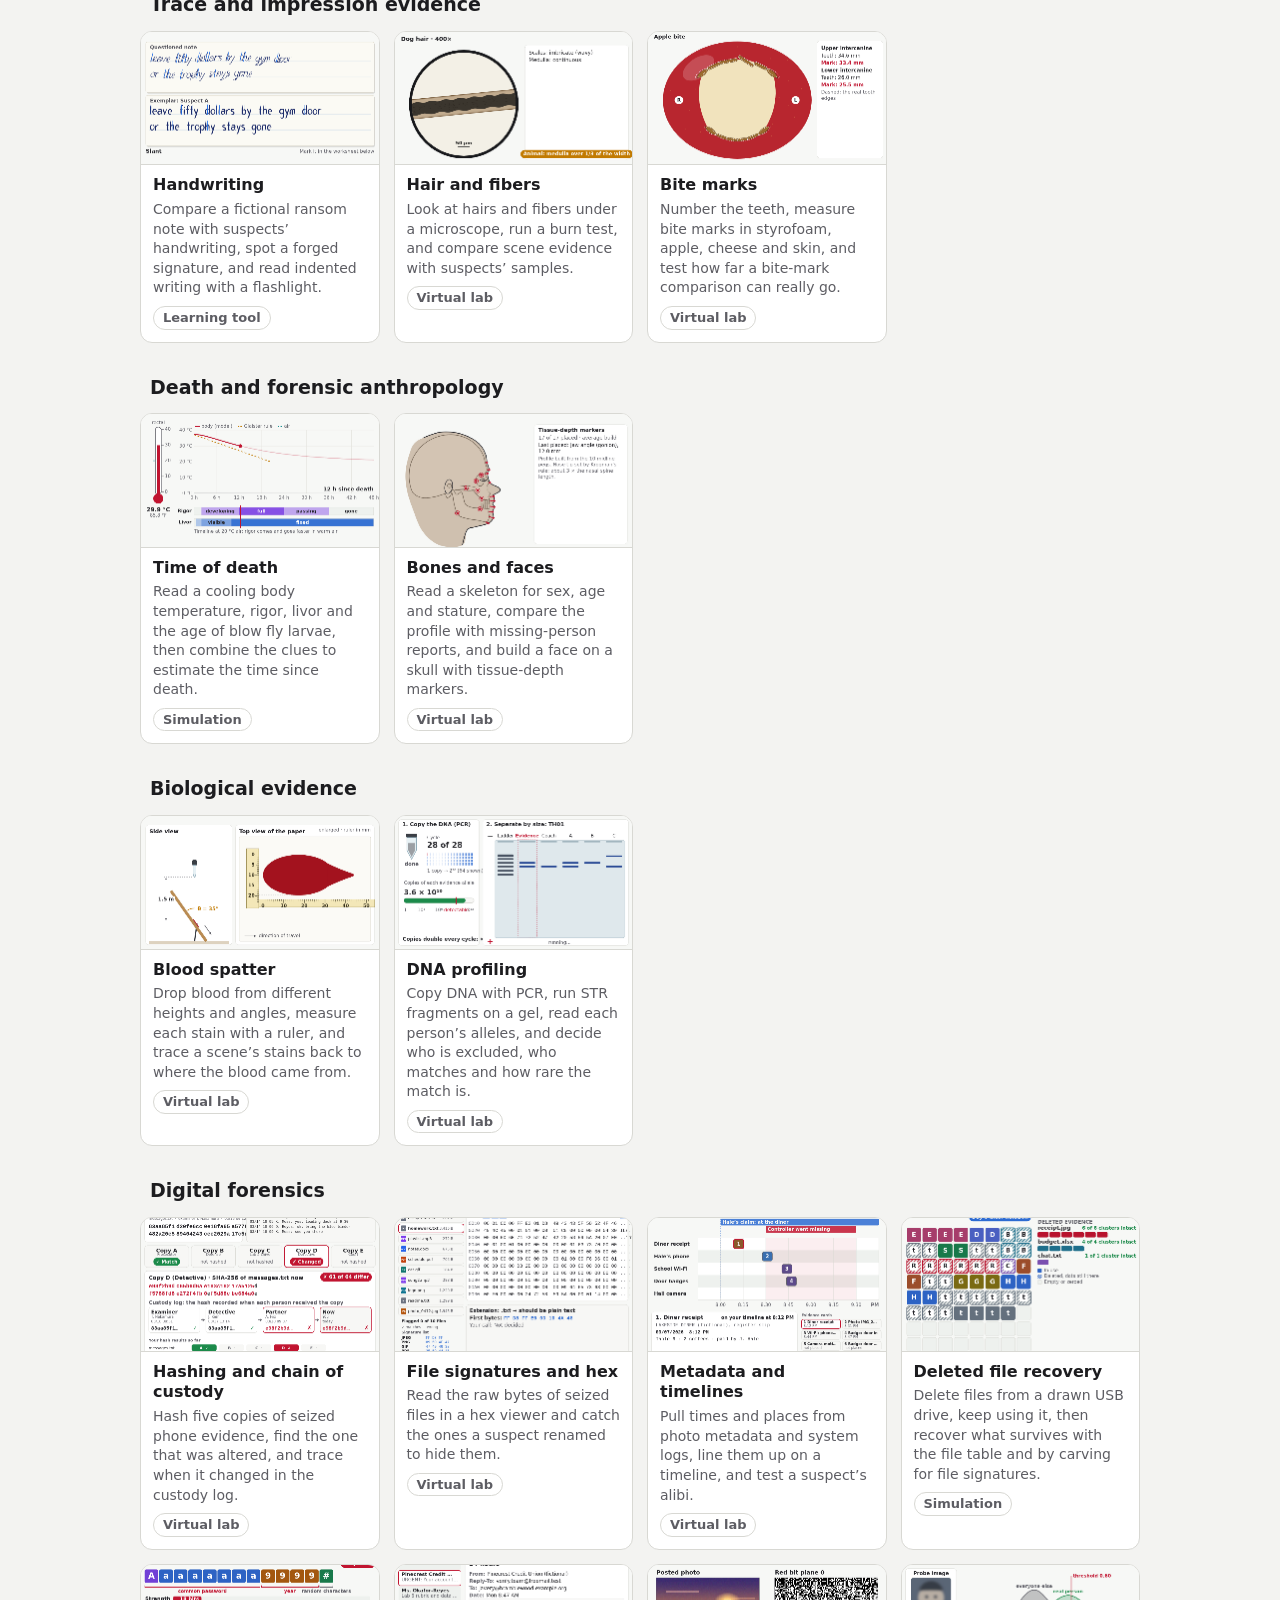
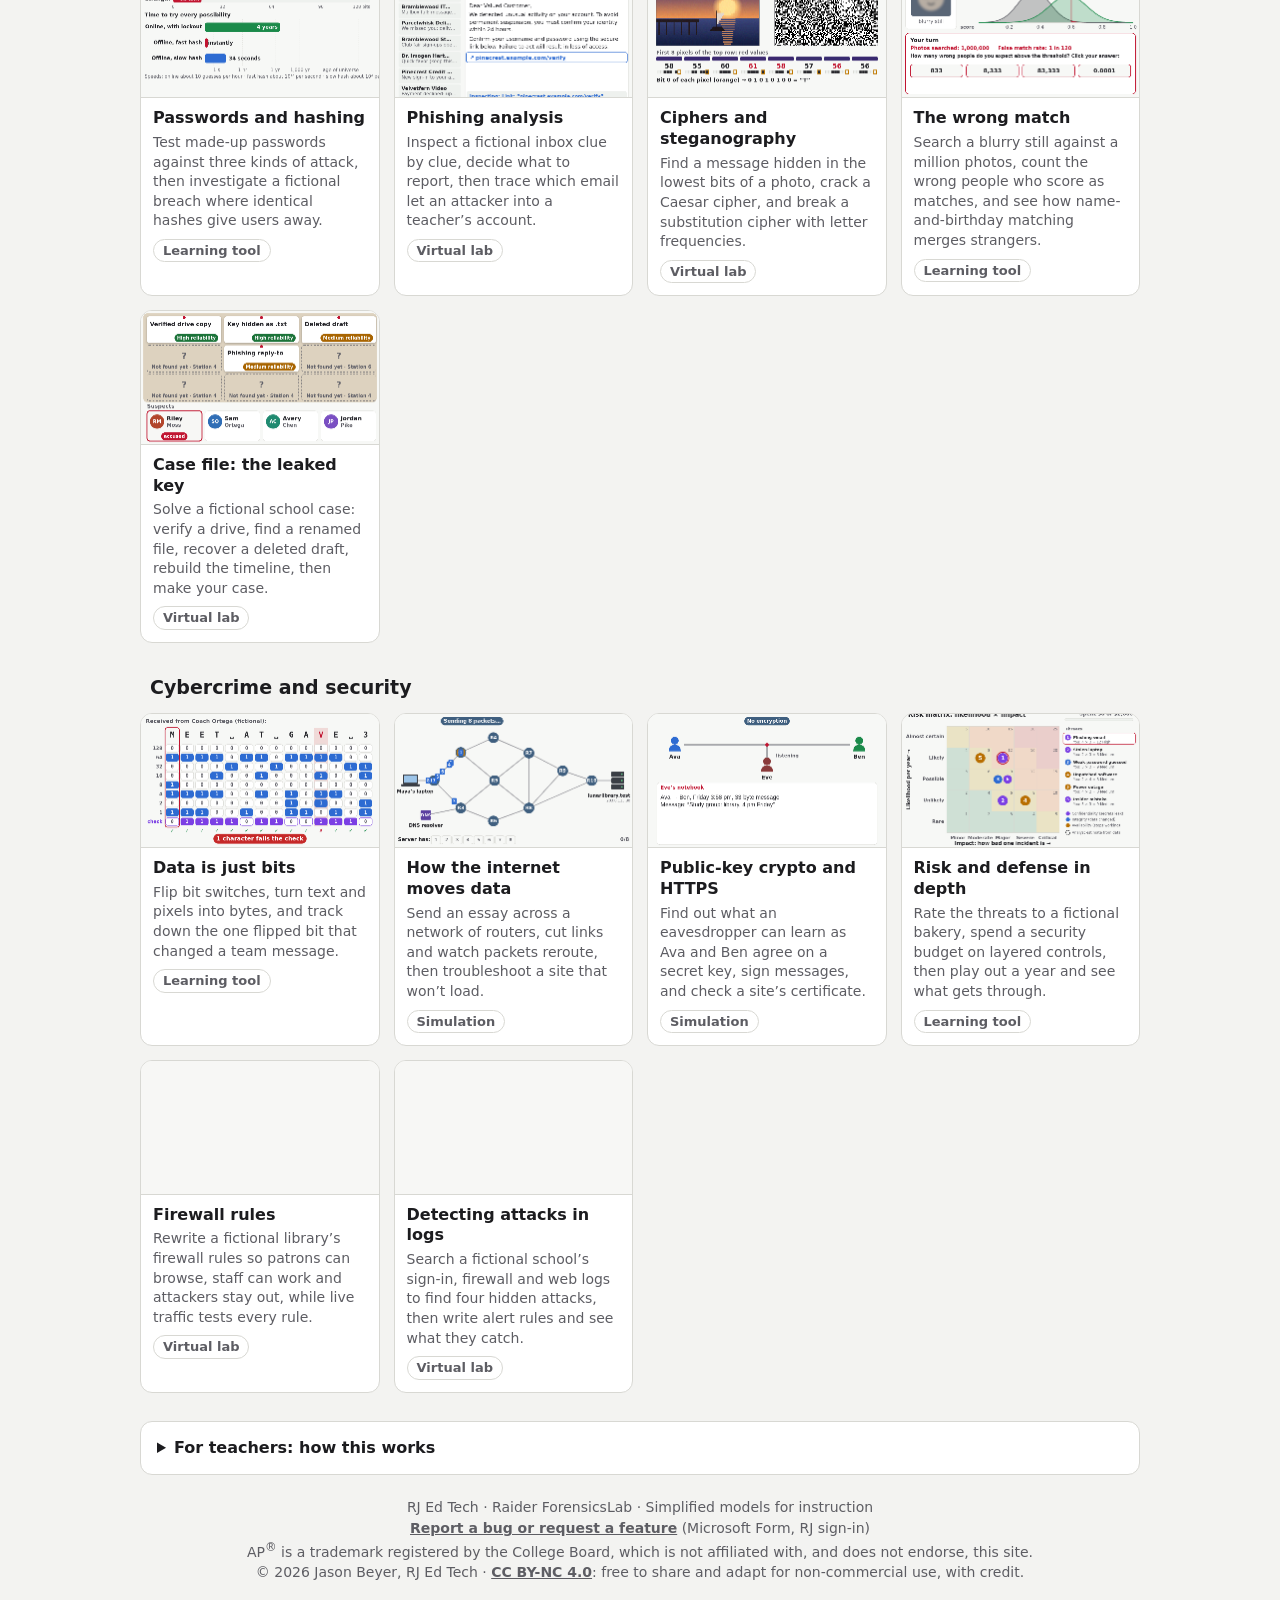
==== commit 1f3ab027: "Engine: optional look line on Start here A goals-based Learn it tool can add look: one sentence nami" ====
--- a/index.html
+++ b/index.html
@@ -102,7 +102,7 @@
   <p class="foot">RJ Ed Tech · Raider ForensicsLab · Simplified models for instruction<br><a href="https://forms.cloud.microsoft/Pages/ResponsePage.aspx?id=4SwuQZc-CEClZjjFdYLisQzihhIB-7hPp9L3AOSeJONUOVJaVTVMOE9YMFNSVVM3TUNOOFVQR1pYTi4u&amp;rc59cb41123d3497584d2ca10cb9e1c54=%22Raider%20ForensicsLab%22" target="_blank" rel="noopener">Report a bug or request a feature</a> (Microsoft Form, RJ sign-in)<br>AP<sup>®</sup> is a trademark registered by the College Board, which is not affiliated with, and does not endorse, this site.<br>© 2026 Jason Beyer, RJ Ed Tech · <a href="https://creativecommons.org/licenses/by-nc/4.0/" target="_blank" rel="license noopener">CC BY-NC 4.0</a>: free to share and adapt for non-commercial use, with credit.</p>
 </main>
 
-<script src="engine.js?v=202611231200"></script>
+<script src="engine.js?v=202611240100"></script>
 <script src="chemdata.js?v=202611071730"></script>
 <!--SIMS-->
 <script src="sims/crimescene.js?v=202611180000"></script>
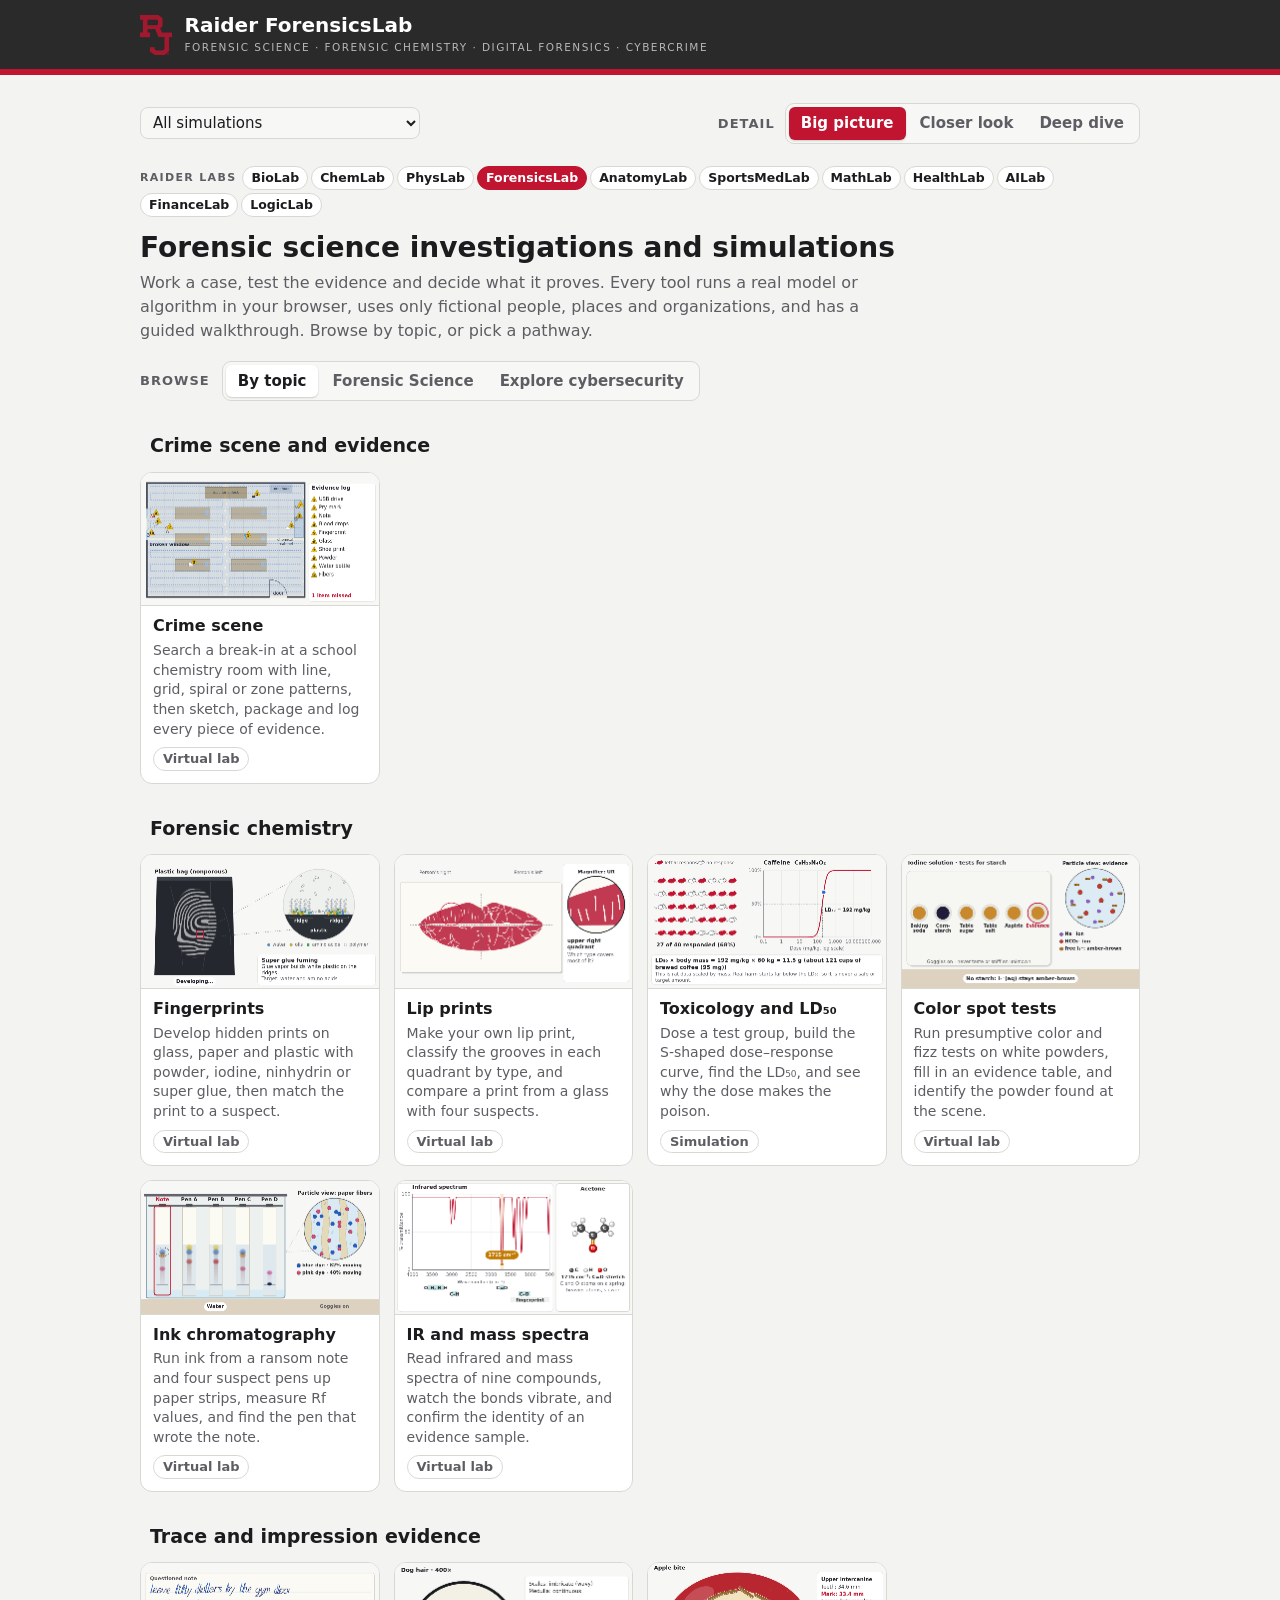
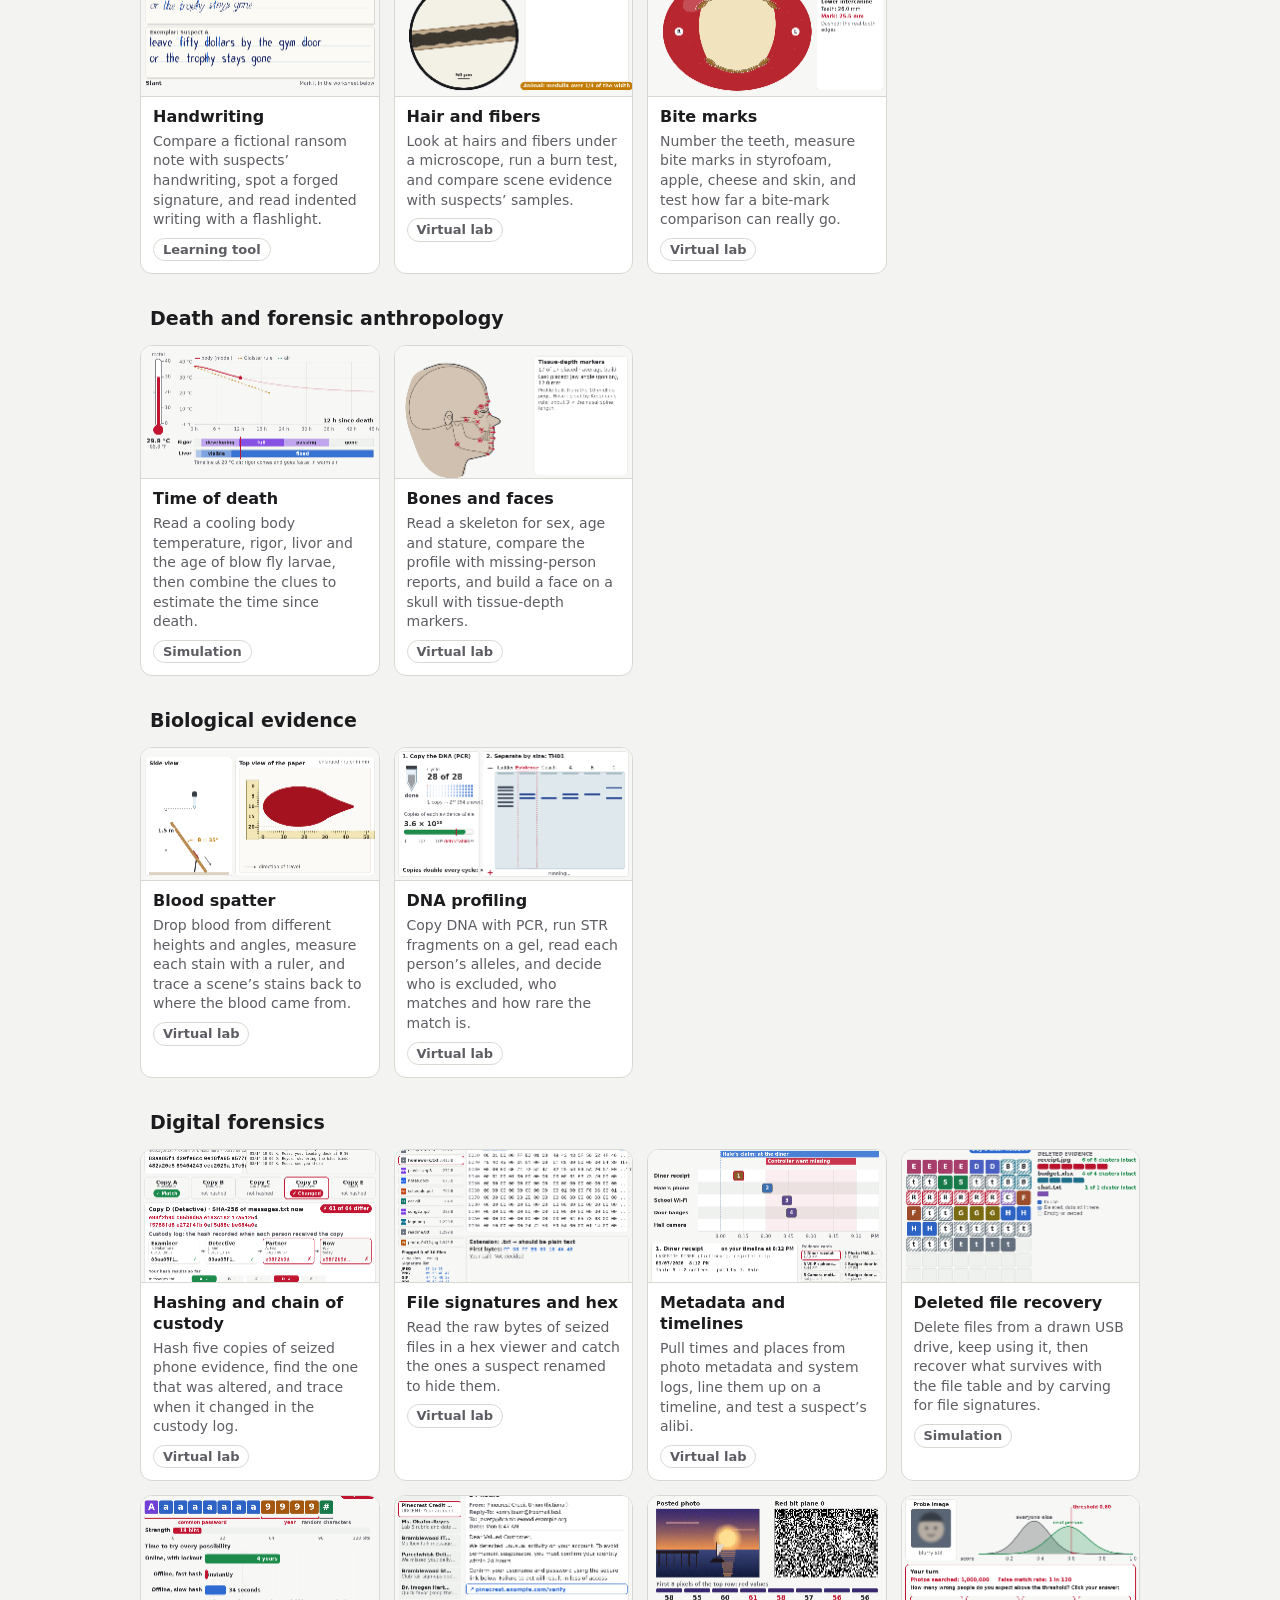
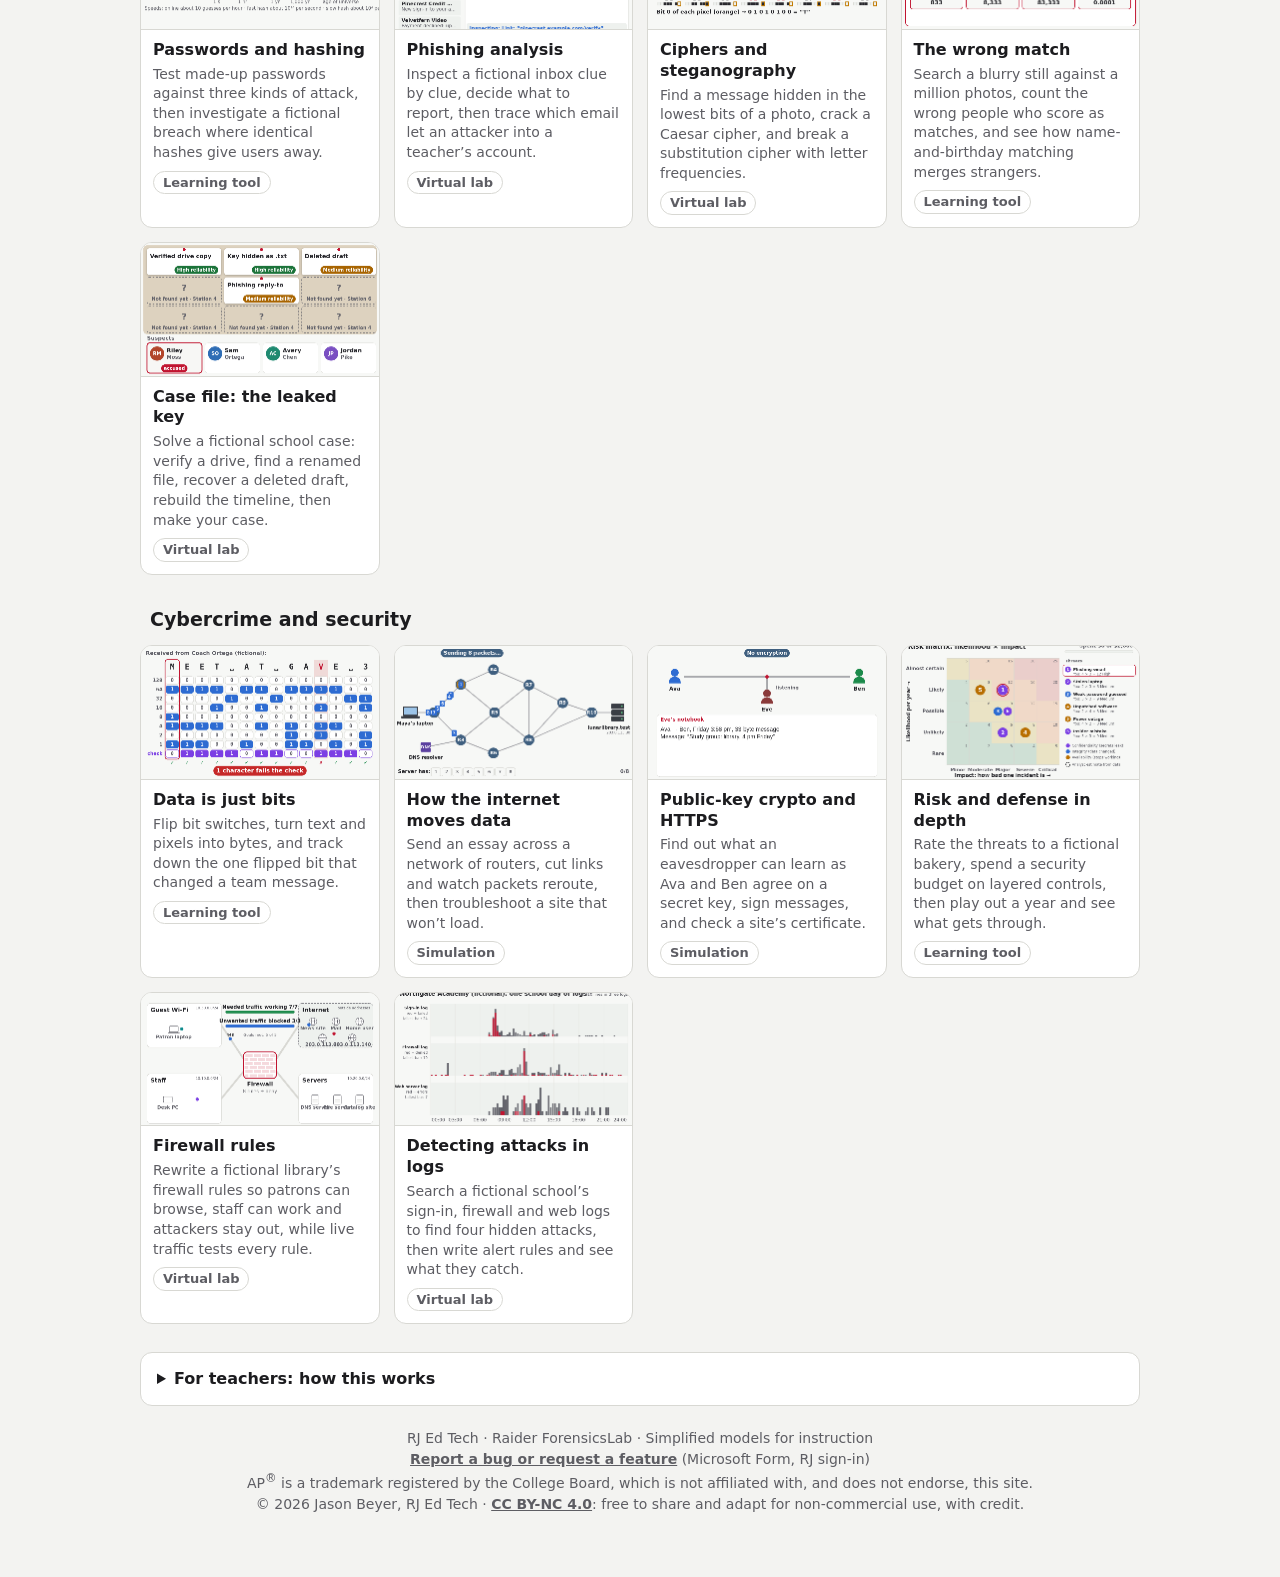
==== commit 5f716d4b: "Home page: first tools show on a laptop screen The Raider Labs switcher is one compact row (each sub" ====
--- a/index.html
+++ b/index.html
@@ -11,7 +11,7 @@
 <link rel="icon" href="favicon.ico" sizes="any">
 <link rel="icon" href="favicon.svg" type="image/svg+xml">
 <link rel="apple-touch-icon" href="apple-touch-icon.png">
-<link rel="stylesheet" href="biolab.css?v=202611231200">
+<link rel="stylesheet" href="biolab.css?v=202611240300">
 </head>
 <body>
 <header class="rj-masthead">
@@ -36,7 +36,7 @@
   </nav>
 
   <section id="home">
-    <nav class="labs" aria-label="Raider Labs"><span class="labs-l">Raider Labs</span><a href="https://rjedtech.github.io/Raider-BioLab/">BioLab <small>Biology</small></a><a href="https://rjedtech.github.io/Raider-ChemLab/">ChemLab <small>Chemistry</small></a><a href="https://rjedtech.github.io/Raider-PhysLab/">PhysLab <small>Physics</small></a><a href="https://rjedtech.github.io/Raider-ForensicsLab/" aria-current="page">ForensicsLab <small>Forensic Science</small></a><a href="https://rjedtech.github.io/Raider-AnatomyLab/">AnatomyLab <small>Anatomy &amp; Physiology</small></a><a href="https://rjedtech.github.io/Raider-SportsMedLab/">SportsMedLab <small>Sports Medicine</small></a><a href="https://rjedtech.github.io/Raider-MathLab/">MathLab <small>Mathematics</small></a><a href="https://rjedtech.github.io/Raider-HealthLab/">HealthLab <small>Health</small></a><a href="https://rjedtech.github.io/Raider-AILab/">AILab <small>Artificial Intelligence</small></a><a href="https://rjedtech.github.io/Raider-FinanceLab/">FinanceLab <small>Personal Finance</small></a><a href="https://rjedtech.github.io/Raider-LogicLab/">LogicLab <small>Logic &amp; Argument</small></a></nav>
+    <nav class="labs" aria-label="Raider Labs"><span class="labs-l">Raider Labs</span><a href="https://rjedtech.github.io/Raider-BioLab/" title="Biology">BioLab <small>Biology</small></a><a href="https://rjedtech.github.io/Raider-ChemLab/" title="Chemistry">ChemLab <small>Chemistry</small></a><a href="https://rjedtech.github.io/Raider-PhysLab/" title="Physics">PhysLab <small>Physics</small></a><a href="https://rjedtech.github.io/Raider-ForensicsLab/" aria-current="page" title="Forensic Science">ForensicsLab <small>Forensic Science</small></a><a href="https://rjedtech.github.io/Raider-AnatomyLab/" title="Anatomy &amp; Physiology">AnatomyLab <small>Anatomy &amp; Physiology</small></a><a href="https://rjedtech.github.io/Raider-SportsMedLab/" title="Sports Medicine">SportsMedLab <small>Sports Medicine</small></a><a href="https://rjedtech.github.io/Raider-MathLab/" title="Mathematics">MathLab <small>Mathematics</small></a><a href="https://rjedtech.github.io/Raider-HealthLab/" title="Health">HealthLab <small>Health</small></a><a href="https://rjedtech.github.io/Raider-AILab/" title="Artificial Intelligence">AILab <small>Artificial Intelligence</small></a><a href="https://rjedtech.github.io/Raider-FinanceLab/" title="Personal Finance">FinanceLab <small>Personal Finance</small></a><a href="https://rjedtech.github.io/Raider-LogicLab/" title="Logic &amp; Argument">LogicLab <small>Logic &amp; Argument</small></a></nav>
     <div class="home-head">
       <h2>Forensic science investigations and simulations</h2>
       <p class="lede">Work a case, test the evidence and decide what it proves. Every tool runs a real model or algorithm in your browser, uses only fictional people, places and organizations, and has a guided walkthrough. Browse by topic, or pick a pathway.</p>
--- a/biolab.css
+++ b/biolab.css
@@ -623,3 +623,14 @@
 @media print{.bd-box{display:block!important}}
 
 .ln-next{margin:10px 0 2px;padding:8px 10px;border-radius:8px;background:color-mix(in srgb,currentColor 7%,transparent);font-weight:500}
+
+/* Home page, Nov 24, 2026: the first tools should show on a laptop screen without scrolling (rule: usable cold, obvious first move).
+   The Raider Labs switcher drops to one compact row (each subject stays in the link's name for screen readers and in its tooltip),
+   and the feature cards sit side by side instead of stacked. */
+.labs{gap:3px;margin:0 0 14px}
+.labs .labs-l{margin-right:3px}
+.labs a{padding:3px 8px;font-size:12.5px}
+.labs a small{position:absolute!important;width:1px;height:1px;overflow:hidden;clip:rect(0 0 0 0);white-space:nowrap}
+.home-cards{display:grid;grid-template-columns:repeat(auto-fit,minmax(260px,1fr));gap:10px;margin:6px 0 16px;max-width:1120px}
+.home-cards:has(>a:only-child){max-width:72ch}
+.home-cards>a{margin:0!important;max-width:none!important;box-sizing:border-box}
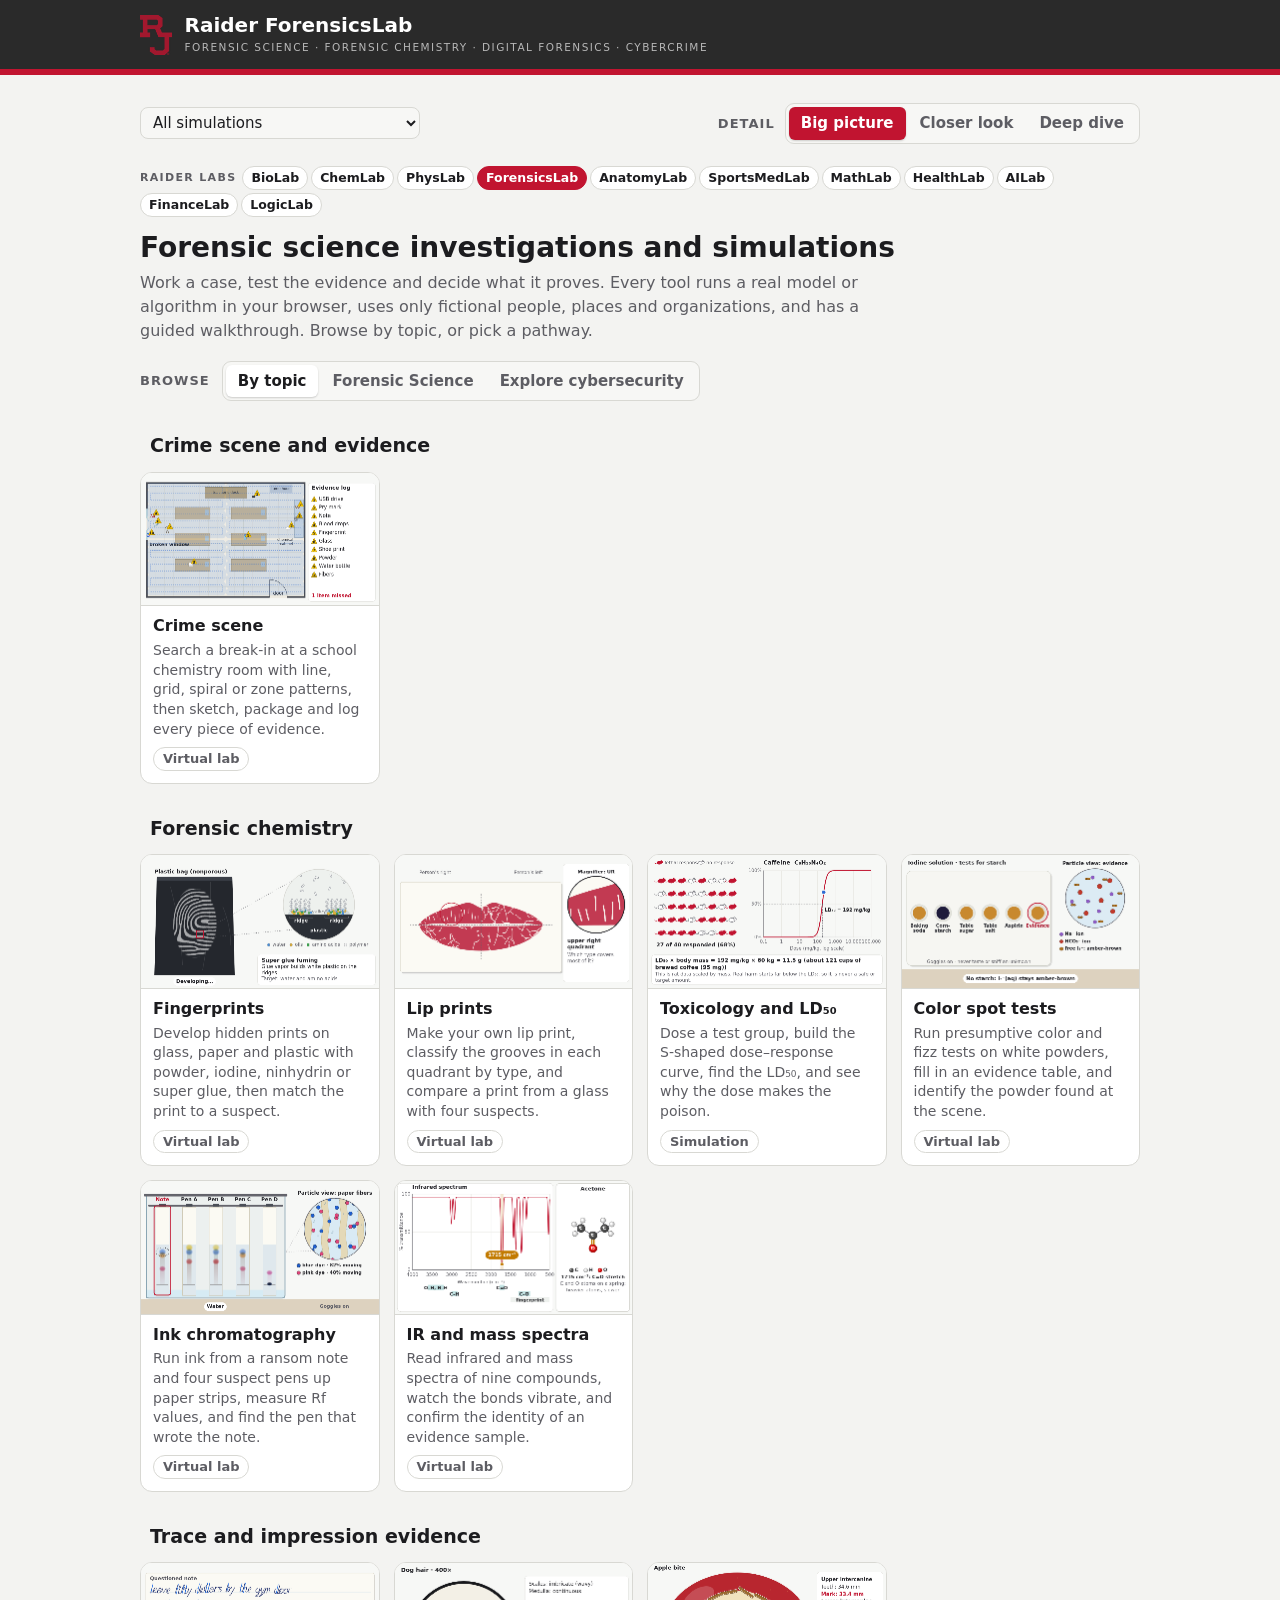
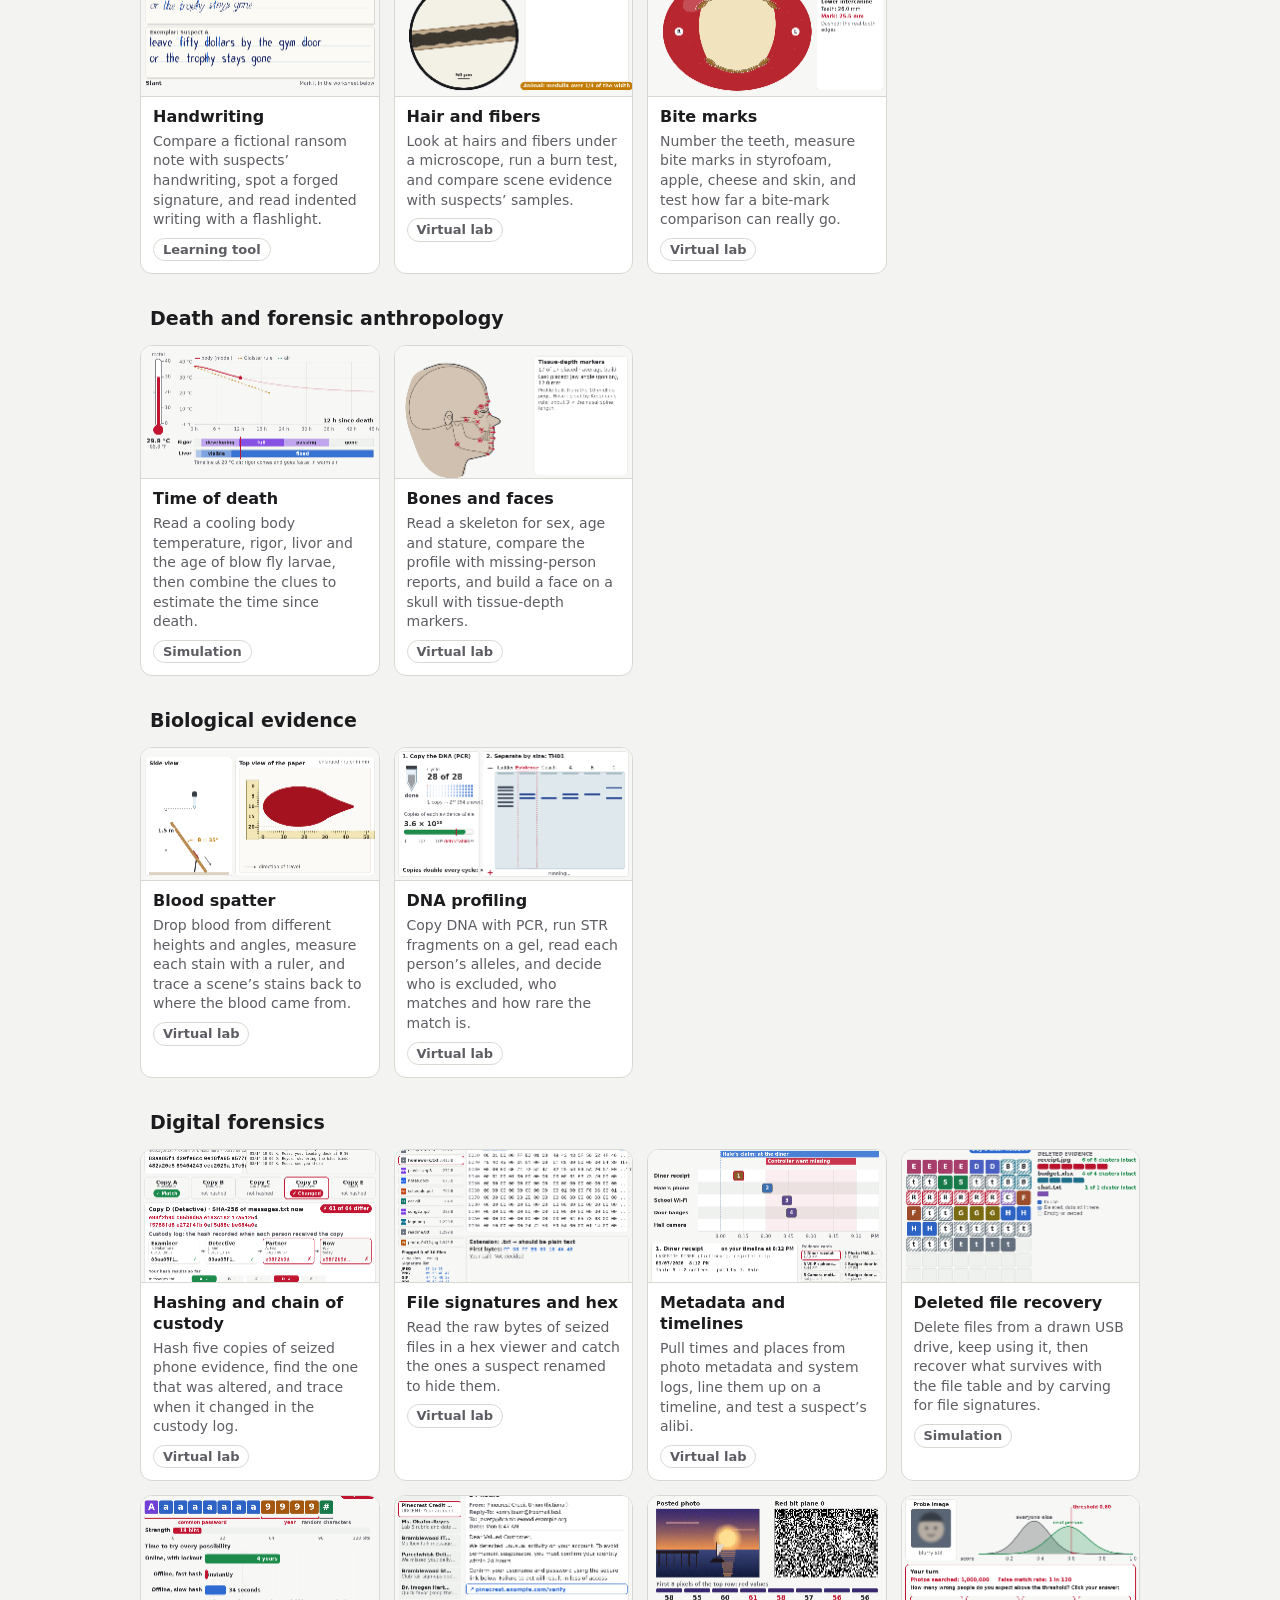
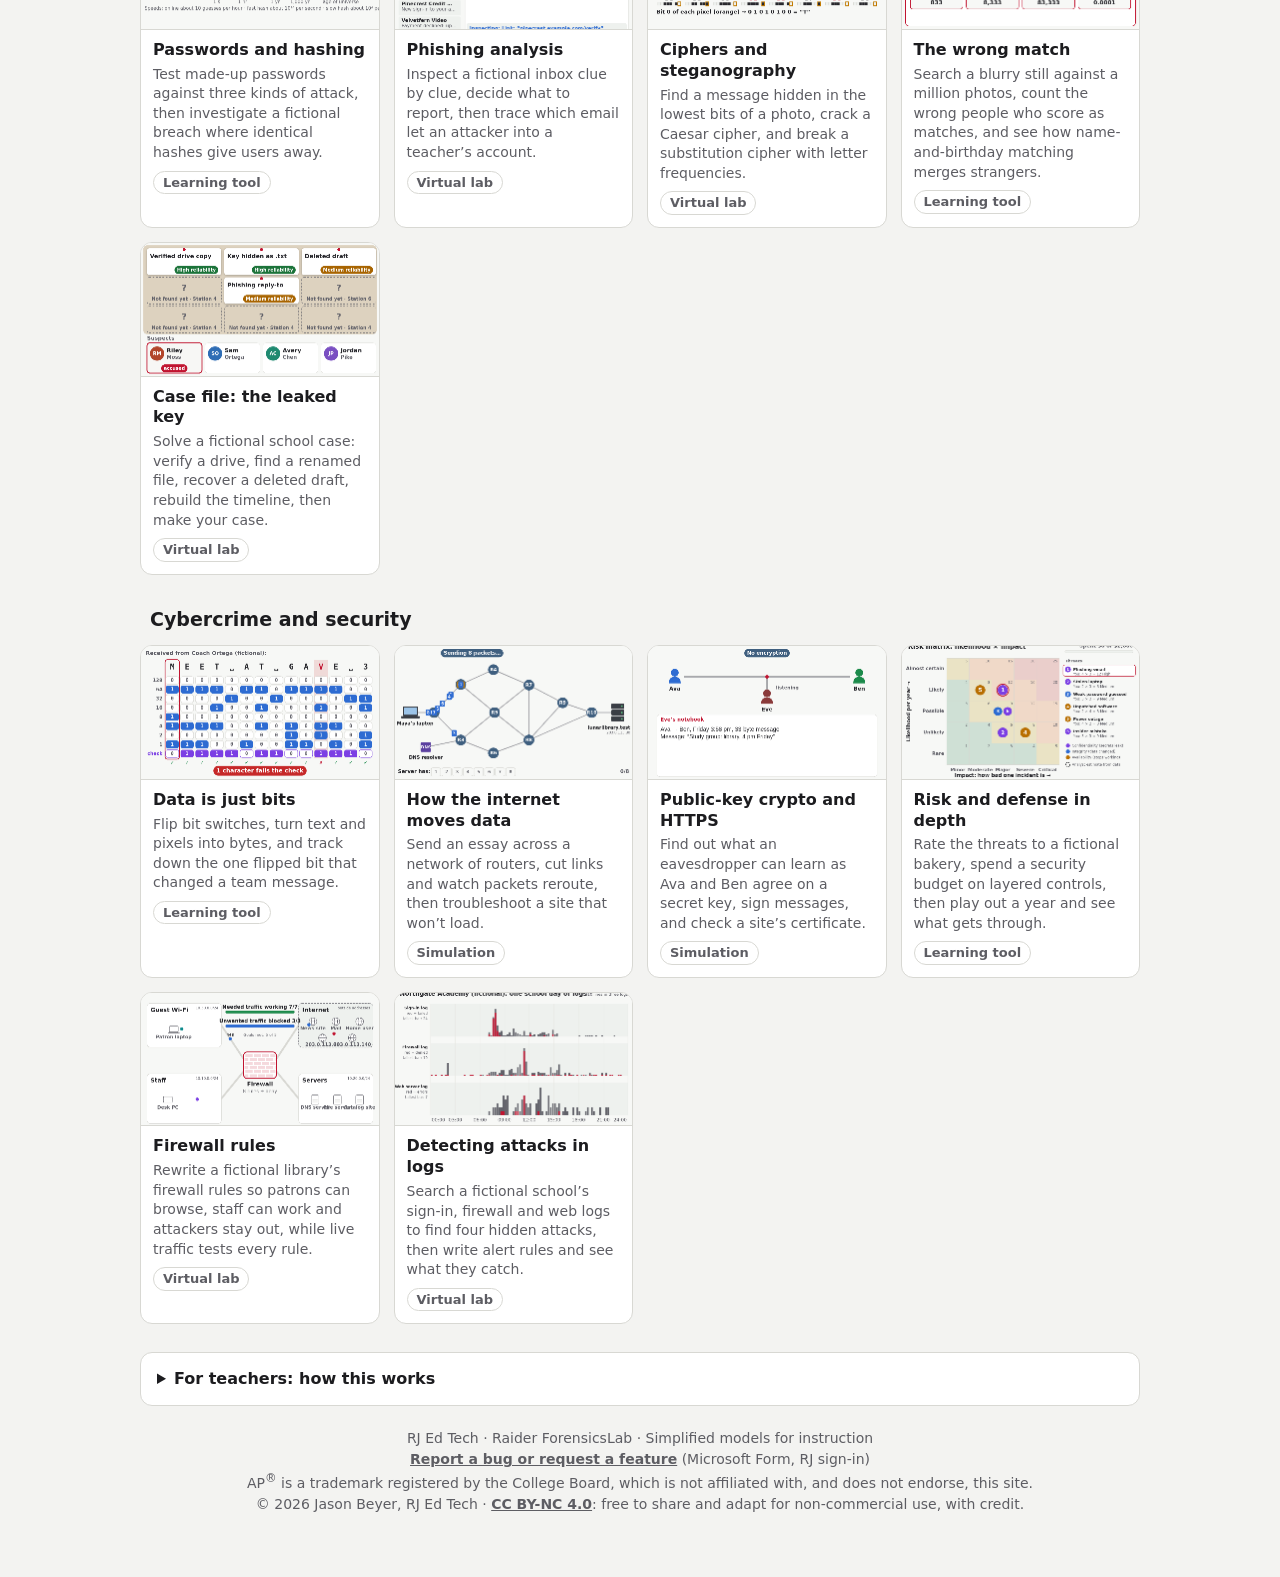
==== commit cd3c80ea: "Learn it: Next always in sight on a laptop, and the picture comes into view At 1366x720 the Next but" ====
--- a/index.html
+++ b/index.html
@@ -11,7 +11,7 @@
 <link rel="icon" href="favicon.ico" sizes="any">
 <link rel="icon" href="favicon.svg" type="image/svg+xml">
 <link rel="apple-touch-icon" href="apple-touch-icon.png">
-<link rel="stylesheet" href="biolab.css?v=202611240300">
+<link rel="stylesheet" href="biolab.css?v=202611240400">
 </head>
 <body>
 <header class="rj-masthead">
@@ -102,7 +102,7 @@
   <p class="foot">RJ Ed Tech · Raider ForensicsLab · Simplified models for instruction<br><a href="https://forms.cloud.microsoft/Pages/ResponsePage.aspx?id=4SwuQZc-CEClZjjFdYLisQzihhIB-7hPp9L3AOSeJONUOVJaVTVMOE9YMFNSVVM3TUNOOFVQR1pYTi4u&amp;rc59cb41123d3497584d2ca10cb9e1c54=%22Raider%20ForensicsLab%22" target="_blank" rel="noopener">Report a bug or request a feature</a> (Microsoft Form, RJ sign-in)<br>AP<sup>®</sup> is a trademark registered by the College Board, which is not affiliated with, and does not endorse, this site.<br>© 2026 Jason Beyer, RJ Ed Tech · <a href="https://creativecommons.org/licenses/by-nc/4.0/" target="_blank" rel="license noopener">CC BY-NC 4.0</a>: free to share and adapt for non-commercial use, with credit.</p>
 </main>
 
-<script src="engine.js?v=202611240100"></script>
+<script src="engine.js?v=202611240400"></script>
 <script src="chemdata.js?v=202611071730"></script>
 <!--SIMS-->
 <script src="sims/crimescene.js?v=202611180000"></script>
@@ -144,7 +144,7 @@
 <script src="learn-c.js?v=202611190000"></script>
 <script src="borders.js?v=202611200500"></script>
 <script>BioLab.start();</script>
-<script src="student-help.js?v=202611231200"></script>
+<script src="student-help.js?v=202611240500"></script>
 <!-- Anonymous page-view count (GoatCounter, rjedtech.goatcounter.com): no cookies, no personal data, no form contents.
      Each tool (#id) counts as its own page; anything after = or @ in the address is never sent.
      A visit through the school's Securly filter (?scrlybrkr in the address) adds ?sd = school device; nothing else about the visitor is sent. -->
--- a/biolab.css
+++ b/biolab.css
@@ -634,3 +634,10 @@
 .home-cards{display:grid;grid-template-columns:repeat(auto-fit,minmax(260px,1fr));gap:10px;margin:6px 0 16px;max-width:1120px}
 .home-cards:has(>a:only-child){max-width:72ch}
 .home-cards>a{margin:0!important;max-width:none!important;box-sizing:border-box}
+/* Learn it, Nov 24, 2026: the Back / Next row (and its "Look at the picture" timer) stays pinned to the bottom of the screen while
+   the step text runs below the fold, so the next move is always in sight on a laptop. overflow:clip (not hidden) lets sticky work. */
+.sim.m-guided .stage{overflow:clip}
+.sim.m-guided .stage>.tourbar{overflow:visible}
+.tourbar .tb-nav{margin-top:8px}
+.sim.m-guided .tourbar .tb-nav{position:sticky;bottom:0;z-index:2;background:var(--card2);margin:8px -18px -16px;padding:8px 18px 12px;border-top:1px solid var(--line);box-shadow:0 -6px 12px -8px rgba(0,0,0,.18)}
+.tourbar .tb-nav .pace-cue{margin:0 0 6px}
